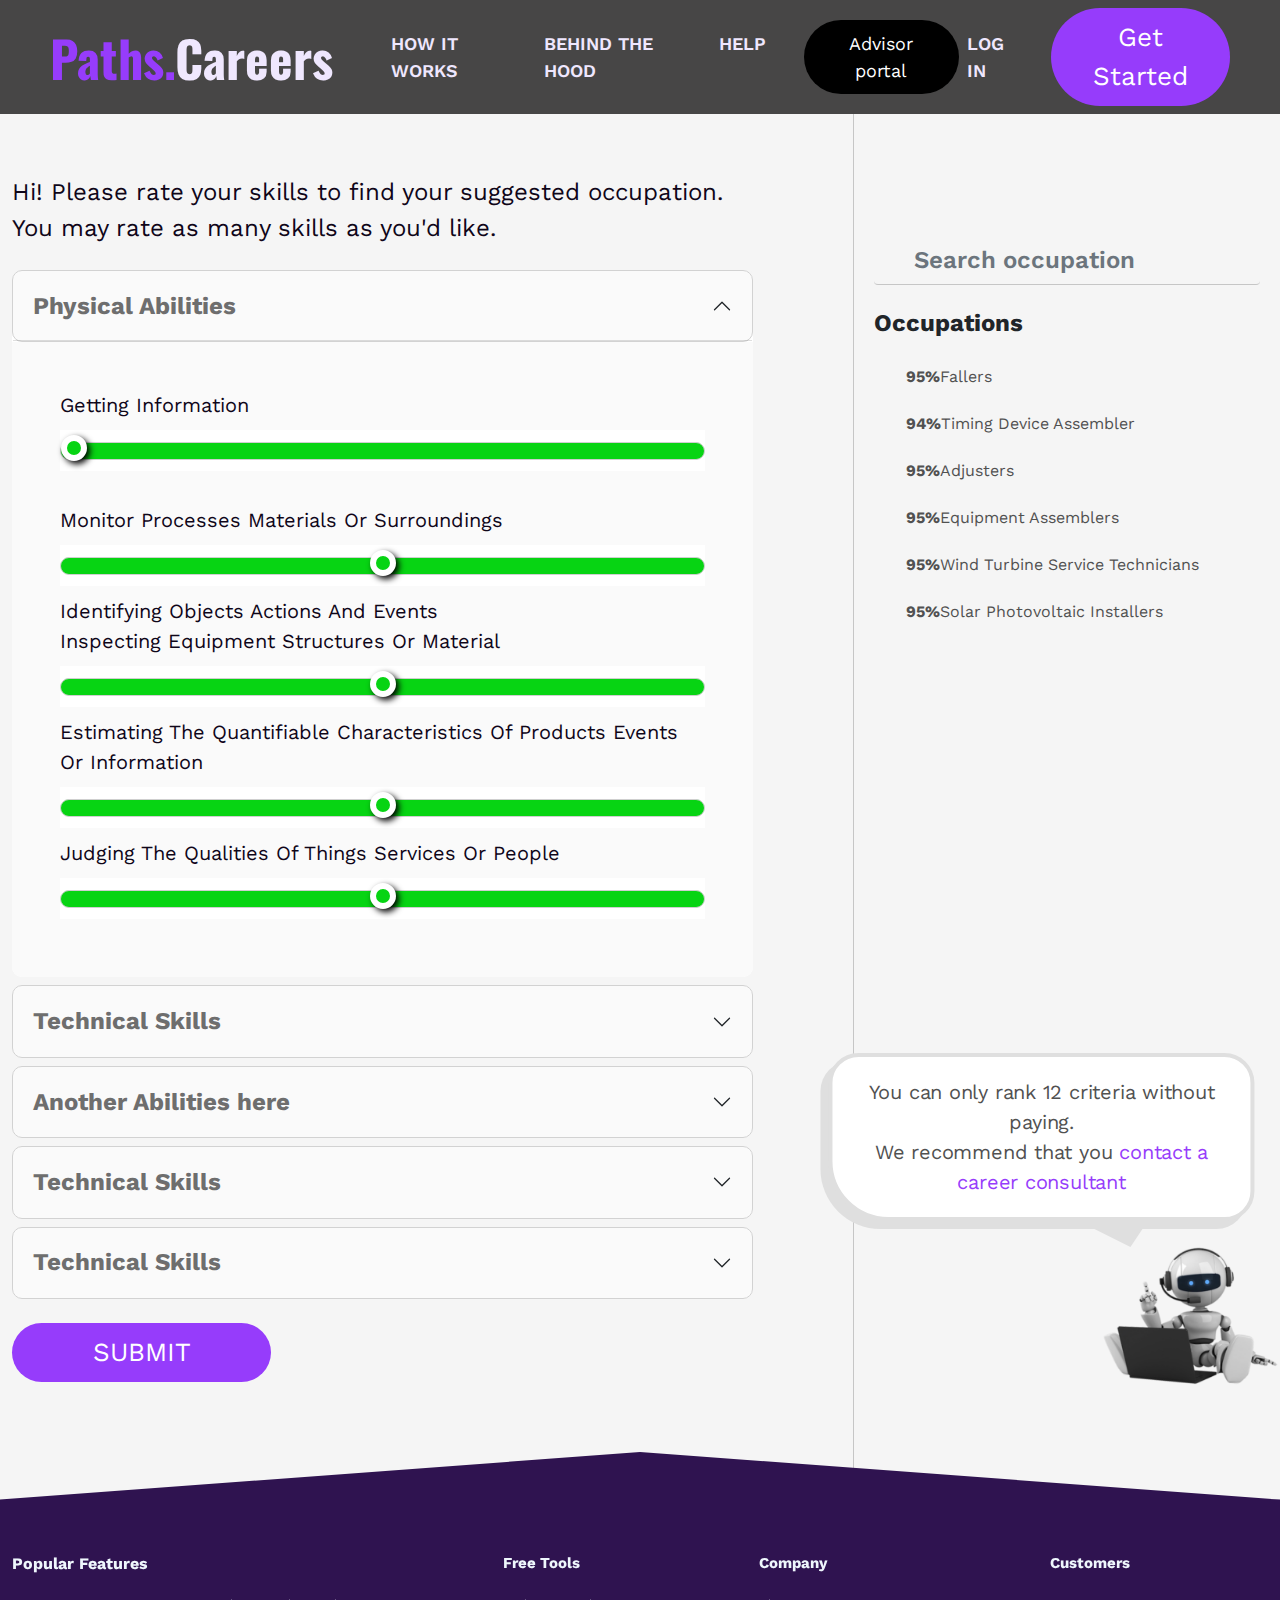
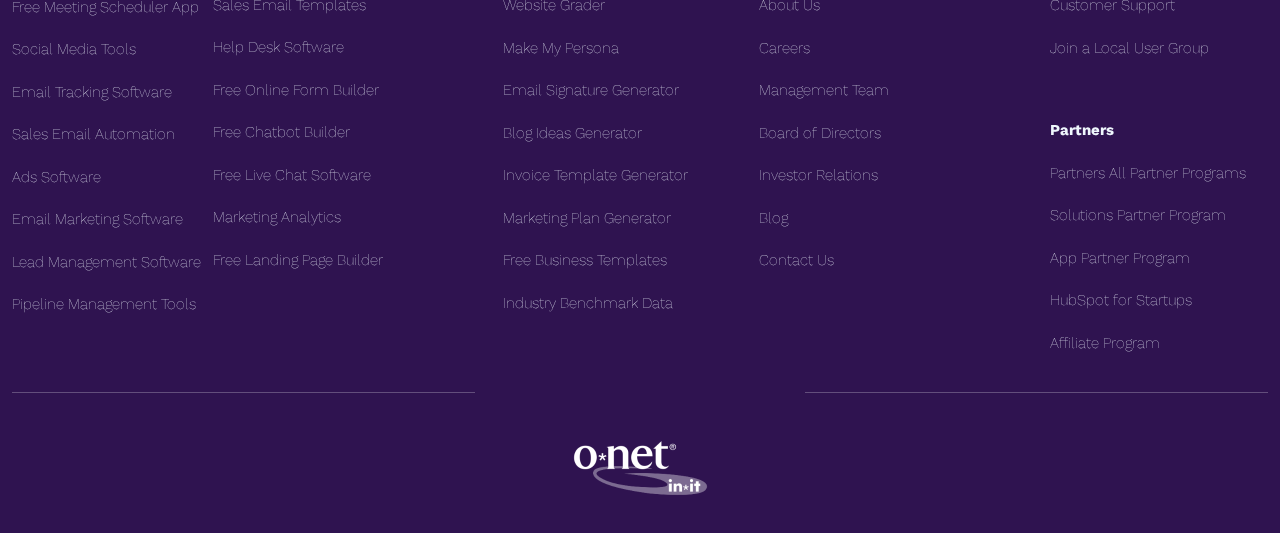
==== advisor-portal.html @ 639bc911 "5.1 second commit" ====
<!doctype html>
<html lang="en">

<head>
  <meta charset="utf-8">
  <meta name="viewport" content="width=device-width, initial-scale=1, shrink-to-fit=no">
  <!-- Bootstrap CSS -->
  <link rel="stylesheet" href="css/bootstrap.min.css">
  <!-- google fonts -->
  <link rel="preconnect" href="https://fonts.googleapis.com">
  <link rel="preconnect" href="https://fonts.gstatic.com" crossorigin>
  <link href="https://fonts.googleapis.com/css2?family=Oswald:wght@300;400;600;700&family=Playfair+Display:wght@400;600;900&family=Work+Sans:ital,wght@0,200;0,400;0,700;1,900&display=swap" rel="stylesheet">
  <!-- font awesome -->
  <link rel="stylesheet" href="https://cdnjs.cloudflare.com/ajax/libs/font-awesome/6.1.1/css/all.min.css" integrity="sha512-KfkfwYDsLkIlwQp6LFnl8zNdLGxu9YAA1QvwINks4PhcElQSvqcyVLLD9aMhXd13uQjoXtEKNosOWaZqXgel0g==" crossorigin="anonymous" referrerpolicy="no-referrer" />
  <!-- My CSS -->
  <link rel="stylesheet" href="style.css">
  <link rel="stylesheet" href="media-queries.css">

  <title>advisor portal</title>
</head>

<body>
  <!-- header -->
  <header>
    <nav class="navbar navbar-expand-lg">
      <a class="navbar-brand" href="#"><span class="primary-color">Paths.</span>Careers</a>
      <button class="navbar-toggler" type="button" data-bs-toggle="collapse" data-bs-target="#navbarSupportedContent" aria-controls="navbarSupportedContent" aria-expanded="false" aria-label="Toggle navigation">
        <span class="navbar-toggler-icon custom-toggler"></span>
      </button>

      <div class="collapse navbar-collapse" id="navbarSupportedContent">
        <ul class="navbar-nav">
          <li class="nav-item">
            <a class="nav-link" href="#">How it works</a>
          </li>
          <li class="nav-item">
            <a class="nav-link" href="#">Behind the hood</a>
          </li>
          <li class="nav-item">
            <a class="nav-link" href="#">Help</a>
          </li>
        </ul>
        <a href="advisor-portal.html" class="me-auto">
          <button type="button" class="btn bg-black">Advisor portal</button>
        </a>
        <ul class="navbar-nav">
          <li class="nav-item">
            <a class="nav-link" href="#">Log in</a>
          </li>
        </ul>
        <a href="">
          <button type="button" class="btn">Get Started</button>
        </a>
      </div>
    </nav>
  </header>
  <main>
    <!-- skills test section -->
    <section class="skills-section">
      <div class="container container-17">
        <div class="row">
          <div class="col-12 col-xl-8 form-container">
            <p class="instructions mb-4">Hi! Please rate your skills to find your suggested occupation. You may rate as many skills as you'd like.</p>
            <form id="skills-advice-form" class="mb-5 pb-lg-5">
              <div class="accordion" id="skillsAccordion">
                <!-- accordion item 1 -->
                <div class="accordion-item mb-xl-2">
                  <div class="accordion-header" id="headingOne">
                    <h2 class="mb-0">
                      <button class="accordion-button btn-block text-left" type="button" data-bs-toggle="collapse" data-bs-target="#collapseOne" aria-expanded="true" aria-controls="collapseOne">
                        Physical Abilities
                      </button>
                    </h2>
                  </div>
                  <div id="collapseOne" class="accordion-collapse collapse show" aria-labelledby="headingOne" data-bs-parent="#skillsAccordion">
                    <div class="accordion-body p-2 pb-5 p-xl-5 mb-">
                      <div class="form-group">
                        <div>
                          <label for="range-control-1">
                            Getting Information
                            <i class="fa-solid fa-circle-info ml-2" data-toggle="tooltip" data-placement="top" title="Tooltip on top"></i>
                          </label>
                        </div>
                        <input type="range" class="form-control-range" name="range1" min="0" max="5" value="0" id="range-control-1">
                        <output for="range1" id="rangeOutput1"></output>
                      </div>
                      <div class="form-group">
                        <div>
                          <label for="range-control-2">
                            Monitor Processes Materials Or Surroundings
                          </label>
                        </div>
                        <input type="range" class="form-control-range" id="range-control-2">
                      </div>
                      <div class="form-group">
                        <div>
                          <label for="range-control-3">
                            Identifying Objects Actions And Events
                          </label>
                        </div>
                      </div>
                      <div class="form-group">
                        <div>
                          <label for="range-control-4">
                            Inspecting Equipment Structures Or Material
                          </label>
                        </div>
                        <input type="range" class="form-control-range" id="range-control-4">

                      </div>
                      <div class="form-group">
                        <div>
                          <label for="range-control-5">
                            Estimating The Quantifiable Characteristics Of Products Events Or Information
                          </label>
                        </div>
                        <input type="range" class="form-control-range" id="range-control-5">

                      </div>
                      <div class="form-group">
                        <label for="range-control-6">
                          Judging The Qualities Of Things Services Or People
                        </label>
                        <input type="range" class="form-control-range" id="range-control-6">

                      </div>
                    </div>
                  </div>
                </div>
                <!-- accordion item 2 -->
                <div class="accordion-item mb-xl-2">
                  <div class="accordion-header" id="headingTwo">
                    <h2 class="mb-0">
                      <button class="accordion-button btn-block text-left collapsed" type="button" data-bs-toggle="collapse" data-bs-target="#collapseTwo" aria-expanded="false" aria-controls="collapseTwo">
                        Technical Skills
                      </button>
                    </h2>
                  </div>
                  <div id="collapseTwo" class="accordion-collapse collapse" aria-labelledby="headingTwo" data-bs-parent="#skillsAccordion">
                    <div class="accordion-body">
                      Some placeholder content for the second accordion panel. This panel is hidden by default.
                    </div>
                  </div>
                </div>
                <!-- accordion item 3 -->
                <div class="accordion-item mb-xl-2">
                  <div class="accordion-header" id="headingThree">
                    <h2 class="mb-0">
                      <button class="accordion-button btn-block text-left collapsed" type="button" data-bs-toggle="collapse" data-bs-target="#collapseThree" aria-expanded="false" aria-controls="collapseThree">
                        Another Abilities here
                      </button>
                    </h2>
                  </div>
                  <div id="collapseThree" class="accordion-collapse collapse" aria-labelledby="headingThree" data-bs-parent="#skillsAccordion">
                    <div class="accordion-body">
                      And lastly, the placeholder content for the third and final accordion panel. This panel is hidden by default.
                    </div>
                  </div>
                </div>
                <!-- accordion item 4 -->
                <div class="accordion-item mb-xl-2">
                  <div class="accordion-header" id="headingFour">
                    <h2 class="mb-0">
                      <button class="accordion-button btn-block text-left collapsed" type="button" data-bs-toggle="collapse" data-bs-target="#collapseFour" aria-expanded="false" aria-controls="collapseFour">
                        Technical Skills
                      </button>
                    </h2>
                  </div>
                  <div id="collapseFour" class="accordion-collapse collapse" aria-labelledby="headingFour" data-bs-parent="#skillsAccordion">
                    <div class="accordion-body">
                      And lastly, the placeholder content for the third and final accordion panel. This panel is hidden by default.
                    </div>
                  </div>
                </div>

                <!-- accordion item 5 -->
                <div class="accordion-item mb-xl-2">
                  <div class="accordion-header" id="headingFive">
                    <h2 class="mb-0">
                      <button class="accordion-button btn-block text-left collapsed" type="button" data-bs-toggle="collapse" data-bs-target="#collapseFive" aria-expanded="false" aria-controls="collapseFive">
                        Technical Skills
                      </button>
                    </h2>
                  </div>
                  <div id="collapseFive" class="accordion-collapse collapse" aria-labelledby="headingFive" data-bs-parent="#skillsAccordion">
                    <div class="accordion-body">
                      And lastly, the placeholder content for the third and final accordion panel. This panel is hidden by default.
                    </div>
                  </div>
                </div>

              </div>
              <button type="submit" class="btn my-4 d-none d-xl-block">Submit</button>

              <button type="submit" class="btn my-4 d-xl-none d-block w-75 mx-auto" id="submit-button-mobile" data-toggle="modal" data-target="#resultsModal">Submit</button>


            </form>
          </div>
          <div class="d-none d-xl-block col-xl-4 border-left-lg-1 skills-section__right">

            <div class="occupations-container px-2">
              <div class="form-group">
                <input type="text" class="form-control" placeholder="Search occupation" aria-label="Search occupation">
                <i class="fa-solid fa-magnifying-glass"></i>
              </div>
              <div class="pl-2">
                <h3 class="pt-4 mb-4">Occupations</h3>
                <ul class="pl-0">
                  <li class="d-flex justify-content-between">
                    <div>
                      <span class="bold mr-3">95%</span>Fallers
                      <i class="fa-solid fa-circle-info ml-2" data-toggle="tooltip" data-placement="top" title="Tooltip on top"></i>
                    </div>
                    <i class="fa-solid fa-heart "></i>
                  </li>
                  <li class="d-flex justify-content-between">
                    <div>
                      <span class="bold mr-3">94%</span>Timing Device Assembler
                      <i class="fa-solid fa-circle-info ml-2" data-toggle="tooltip" data-placement="top" title="Tooltip on top"></i>
                    </div>
                    <i class="fa-regular fa-heart"></i>
                  </li>
                  <li class="d-flex justify-content-between">
                    <div>
                      <span class="bold mr-3">95%</span>Adjusters
                      <i class="fa-solid fa-circle-info ml-2" data-toggle="tooltip" data-placement="top" title="Tooltip on top"></i>
                    </div>
                    <i class="fa-regular fa-heart"></i>
                  </li>
                  <li class="d-flex justify-content-between">
                    <div>
                      <span class="bold mr-3">95%</span>Equipment Assemblers
                      <i class="fa-solid fa-circle-info ml-2" data-toggle="tooltip" data-placement="top" title="Tooltip on top"></i>
                    </div>
                    <i class="fa-regular fa-heart"></i>
                  </li>
                  <li class="d-flex justify-content-between">
                    <div>
                      <span class="bold mr-3">95%</span>Wind Turbine Service Technicians
                      <i class="fa-solid fa-circle-info ml-2" data-toggle="tooltip" data-placement="top" title="Tooltip on top"></i>
                    </div>
                    <i class="fa-regular fa-heart"></i>
                  </li>
                  <li class="d-flex justify-content-between">
                    <div>
                      <span class="bold mr-3">95%</span>Solar Photovoltaic Installers
                      <i class="fa-solid fa-circle-info ml-2" data-toggle="tooltip" data-placement="top" title="Tooltip on top"></i>
                    </div>
                    <i class="fa-regular fa-heart"></i>
                  </li>
                </ul>
              </div>
            </div>

            <div class="contact-us">
              <div class="position-relative">
                <p class="mb-4"><span class="d-block">You can only rank 12 criteria without paying.</span> We recommend that you <a href="">contact a career consultant</a></p>
                <img src="img/robot.png" alt="contact us">
              </div>
            </div>


            <div class="spacer" style="height: 100px">

            </div>

          </div>
        </div>
      </div>


      <!-- Modal -->
      <div class="modal fade" id="resultsModal" tabindex="-1" aria-labelledby="resultsModalLabel" aria-hidden="true">
        <div class="modal-dialog">
          <div class="modal-content">
            <div class="modal-header pb-0">
              <button type="button" class="close pb-0" data-dismiss="modal" aria-label="Close">
                <span aria-hidden="true">&times;</span>
              </button>
            </div>
            <div class="modal-body">
            </div>
            <div class="modal-footer mt-4">
              <button type="button" class="btn w-100" data-dismiss="modal">RETURN TO RATING</button>
            </div>
          </div>
        </div>
      </div>
    </section>
  </main>


  <!-- footer -->
  <footer class="footer mt-negative-5">
    <div class="container container-17">
      <div class="row footer-top">
        <div class="col-xl-4 col-md-6">
          <span class="footer-list-title">Popular Features</span>
          <div class="ul-container">
            <ul class="footer-popular-features">
              <li></li>
              <li><a href="">Free Meeting Scheduler App</a></li>
              <li><a href="">Social Media Tools</a></li>
              <li><a href="">Email Tracking Software</a></li>
              <li><a href="">Sales Email Automation</a></li>
              <li><a href="">Ads Software</a></li>
              <li><a href="">Email Marketing Software</a></li>
              <li><a href="">Lead Management Software</a></li>
              <li><a href="">Pipeline Management Tools</a></li>
            </ul>
            <ul>
              <li><a href="">Sales Email Templates</a></li>
              <li><a href="">Help Desk Software</a></li>
              <li><a href="">Free Online Form Builder</a></li>
              <li><a href="">Free Chatbot Builder</a></li>
              <li><a href="">Free Live Chat Software</a></li>
              <li><a href="">Marketing Analytics</a></li>
              <li><a href="">Free Landing Page Builder</a></li>
            </ul>
          </div>
        </div>
        <div class="col-xl-3 col-md-6">
          <ul>
            <li><span class="footer-list-title">Free Tools</span></li>
            <li><a href="">Website Grader</a></li>
            <li><a href="">Make My Persona</a></li>
            <li><a href="">Email Signature Generator</a></li>
            <li><a href="">Blog Ideas Generator</a></li>
            <li><a href="">Invoice Template Generator</a></li>
            <li><a href="">Marketing Plan Generator</a></li>
            <li><a href="">Free Business Templates</a></li>
            <li><a href="">Industry Benchmark Data</a></li>
          </ul>
        </div>
        <div class="col-xl-2 col-md-6">
          <ul>
            <li><span class="footer-list-title">Company</span></li>
            <li><a href="">About Us</a></li>
            <li><a href="">Careers</a></li>
            <li><a href="">Management Team</a></li>
            <li><a href="">Board of Directors</a></li>
            <li><a href="">Investor Relations</a></li>
            <li><a href="">Blog</a></li>
            <li><a href="">Contact Us</a></li>
          </ul>
        </div>
        <div class="col-xl-3 col-md-6">
          <ul>
            <li><span class="footer-list-title">Customers</span></li>
            <li><a href="">Customer Support</a></li>
            <li><a href="">Join a Local User Group</a></li>
          </ul>
          <ul class="footer-partners">
            <li><span class="footer-list-title">Partners</span></li>
            <li><a href="">Partners All Partner Programs</a></li>
            <li><a href="">Solutions Partner Program</a></li>
            <li><a href="">App Partner Program</a></li>
            <li><a href="">HubSpot for Startups</a></li>
            <li><a href="">Affiliate Program</a></li>
          </ul>
        </div>
      </div>
      <div class="social-media">
        <a href=""><i class="fa-brands fa-facebook-f"></i></a>
        <a href=""><i class="fa-brands fa-instagram"></i></a>
        <a href=""><i class="fa-brands fa-youtube"></i></a>
        <a href=""><i class="fa-brands fa-twitter"></i></a>
        <a href=""><i class="fa-brands fa-linkedin-in"></i></a>
      </div>
      <hr>
      <div class="footer-logo">
        <img src="img/logo.png" alt="">
      </div>
    </div>
  </footer>


  <!--  Bootstrap JS -->
  <script src="https://cdn.jsdelivr.net/npm/jquery@3.5.1/dist/jquery.slim.min.js" integrity="sha384-DfXdz2htPH0lsSSs5nCTpuj/zy4C+OGpamoFVy38MVBnE+IbbVYUew+OrCXaRkfj" crossorigin="anonymous"></script>
  <script src="/js/bootstrap.bundle.min.js"></script>
  <script src="js/bootstrap.bundle.min.js"></script>

  <script type="text/javascript">
    // initialize tooltips
    $(function() {
      $('[data-toggle="tooltip"]').tooltip()
    })

    // prevent page refresh on form submit
    $("#skills-advice-form").submit(function(e) {
      e.preventDefault();
    });

    // inject result inside modal
    $("#submit-button-mobile").click(function() {
      const results = $(".occupations-container");
      $(".modal-body").html(results);
    });
  </script>

</body></html>
---- style.css ----
/*
font-family: 'Oswald', sans-serif;
font-family: 'Playfair Display', serif;
font-family: 'Work Sans', sans-serif;
*/

/* base */
body {
  font-family: 'Playfair Display', serif;
  background-color: #FAFAFA;
}

@media (min-width: 1200px) {
  .container-9 {
    max-width: 900px;
  }

  .container-16 {
    max-width: 1600px;
  }

  .container-17 {
    max-width: 1700px;
  }
}

/* utilities */
.primary-color {
  color: #963CFB;
}

.bold {
  font-weight: bold;
}

.bold-6 {
  font-weight: 600;
}

.btn {
  color: #fff;
  background-color: #963CFB;
  border: none;
  border-radius: 50px;
  padding: 10px 30px;
  font-size: 26px;
  font-family: 'Work Sans', sans-serif;
  z-index: 500;
}

@media (max-width: 600px) {
  .btn {
    max-width: 288px;
    padding-top: 20px;
    padding-bottom: 20px;
    font-size: 18px;
  }
}

.btn:hover {
  color: #EFE7FE;
}

.bg-black {
  background-color: black;
}

.secondary-title {
  text-align: center;
  color: #0F0619;
  font-size: 70px;
}

@media (max-width: 1200px) {
  .secondary-title {
    font-size: 30px;
    margin-bottom: 80px;
    line-height: 40px;
  }
}

.secondary-title strong {
  font-family: 'Work Sans', sans-serif;

}

.mb-100 {
  margin-bottom: 100px;
}

.mt-negative-5 {
  margin-top: -50px;
}

.clouds-dark-img {
  height: 190px;
  width: 100%;
  background-color: #f7f7f7;
  background-image: url("img/Intersection-11.svg");
  background-repeat: no-repeat;
  background-position: center;
  background-size: cover;
  background-position-y: 50px;
}

@media (max-width: 1400px) {
  .clouds-dark-img {
    height: 150px;
  }
}

@media (max-width: 600px) {
  .clouds-dark-img {
    height: 58px;
    background-position: bottom;
    background-position-y: 26px;
  }
}

.clouds-white-img {
  height: 190px;
  width: 100%;
  background-image: url("img/Intersection-12.svg");
  background-repeat: no-repeat;
  background-position: center;
  background-size: cover;
  background-position-y: 70px;
}

@media (max-width: 600px) {
  .clouds-white-img {
    height: 59px;
    background-position-y: 30px;
  }
}

@media (min-width: 992px) {
  .border-left-lg-1 {
    border-left: 1px solid #C6C6C6;
  }
}

/* navbar */
.navbar {
  padding-right: 50px;
  padding-left: 50px;
  z-index: 500;
  font-family: 'Work Sans', sans-serif;
}

@media (max-width: 600px) {
  .navbar {
    padding-right: 20px;
    padding-left: 20px;
  }
}

.navbar .navbar-brand {
  font-weight: bold;
  font-size: 50px;
  color: #EFE7FE;
  margin-right: 50px;
  font-family: 'Oswald', sans-serif;
}

@media (max-width: 992px) {
  .navbar .navbar-brand {
    font-size: 30px;
  }
}

.navbar .navbar-nav {
  text-transform: uppercase;
  font-weight: 600;
}

.navbar .navbar-nav .nav-item {
  padding-right: 30px;
}

@media (max-width: 992px) {
  .navbar .navbar-nav .nav-item:last-child {
    padding-left: 0;
  }
}

.navbar ul li a {
  color: #EFE7FE;
  font-size: 18px;
}

.navbar .nav-link:focus,
.navbar .nav-link:hover {
  color: #EFE7FE;
}

.navbar .btn.bg-black {
  font-size: 18px;
}

@media (max-width: 600px) {
  .navbar .btn {
    width: auto;
    padding: 10px 30px;
  }
}

/* navbar button responsive */
.navbar .navbar-toggler {
  box-shadow: none;
}

.custom-toggler.navbar-toggler-icon {
  background-image: url("data:image/svg+xml;charset=utf8,%3Csvg viewBox='0 0 32 32' xmlns='http://www.w3.org/2000/svg'%3E%3Cpath stroke='rgba(255,255,255, 1)' stroke-width='2' stroke-linecap='round' stroke-miterlimit='10' d='M4 8h24M4 16h24M4 24h24'/%3E%3C/svg%3E");
}

/* internal page header */
header {
  background-color: #474646;
  ;
}

header .navbar ul li a {
  color: #EFE7FE;
}


/* showcase section */
.showcase-section {
  background-image: linear-gradient(to bottom right, rgba(0, 0, 0, 0.6), rgba(0, 0, 0, 0.6)), url(img/image-3.png);
  background-size: cover;
  background-position: center;
  background-repeat: no-repeat;
  color: #EFE7FE;
  clip-path: polygon(100% 100%, 50% 93%, 0 100%, 0 0, 100% 0);
  padding-bottom: 150px;
}

@media (max-width: 1200px) {
  .showcase-section {
    height: auto;
  }
}

@media (max-width: 600px) {
  .showcase-section {
    clip-path: polygon(100% 100%, 50% 88%, 0 100%, 0 0, 100% 0);
    background-position: right;
  }
}

.section-showcase-inner {
  text-align: center;
  padding-top: 80px;
}

@media (max-width: 600px) {
  .showcase-section-inner {
    padding-top: 130px;
  }
}

@media (min-width: 1200px) {
  .section-showcase-inner .container {
    max-width: 900px;
  }
}

.showcase-section h1 {
  font-size: 116px;
  margin-bottom: 70px;
}

@media (max-width: 1200px) {
  .showcase-section h1 {
    font-size: 4rem;
    margin-bottom: 100px;
  }
}

@media (max-width: 992px) {
  .showcase-section h1 {
    font-size: 38px;
  }
}

@media (max-width: 600px) {
  .showcase-section h1 {
    font-size: 2.3rem;
    margin-bottom: 50px;
  }
}

.showcase-section h1 span {
  display: block;
  font-family: 'Work Sans', sans-serif;
}

@media (max-width: 600px) {
  .showcase-section h1 span {
    display: inline;
  }
}

.showcase-section .lead {
  color: #b0a5a5;
  margin-right: auto;
  margin-left: auto;
  margin-bottom: 35px;
  font-size: 34px;
  font-family: 'Work Sans', sans-serif;
  font-weight: light;
}

@media (max-width: 992px) {
  .showcase-section .lead {
    margin-bottom: 35px;
    font-size: 16px;
    letter-spacing: 1px;
    padding-right: 11px;
    padding-left: 11px;
  }
}

.showcase-section .lead span {
  text-transform: uppercase;
  color: white;
}

@media (max-width: 992px) {
  .section-showcase-inner .btn {
    font-size: 18px;
  }
}

/* procedure section */
.procedure-section {
  margin: -80px 10px 50px 10px;
  position: relative;
  overflow: hidden;
}

.procedure-section-top {
  text-align: center;
}

.procedure-section .btn {
  font-size: 26px;
  margin-bottom: 50px;
}

@media (max-width: 600px) {
  .procedure-section .btn {
    font-size: 18px;
    margin-bottom: 80px;
  }
}

.procedure-section .procedure-col {
  position: relative;
}

.procedure-section .procedure-col:first-of-type {
  padding-right: 120px;
  padding-left: 0;
  padding-top: 50px;
}

@media (max-width: 1200px) {
  .procedure-section .procedure-col:first-of-type {
    padding-right: 105px;
  }
}

.procedure-section .procedure-col:last-of-type {
  padding-left: 120px;
  padding-right: 0;
  padding-top: 80px;
}

@media (max-width: 1200px) {
  .procedure-section .procedure-col:last-of-type {
    padding-left: 105px;
  }
}

.procedure-section .first-arrow {
  height: 200px;
  position: absolute;
  z-index: 10;
  top: 70px;
  right: -45px;
}

@media (max-width: 1200px) {
  .procedure-section .first-arrow {
    height: 170px;
    top: 40px;
    right: -37px;
  }
}

.procedure-section .second-arrow {
  height: 110px;
  position: absolute;
  z-index: 10;
  top: 117px;
  left: -44px;
}

@media (max-width: 1200px) {
  .procedure-section .second-arrow {
    height: 93px;
    top: 75px;
    left: -35px;
  }
}

.procedure-section .procedure-col p,
.procedure-slider p {
  font-size: 24px;
  color: #0F0619;
  margin-top: 50px;
  font-family: 'Work Sans', sans-serif;
}

@media (max-width: 600px) {
  .procedure-slider p {
    font-size: 16px;
    padding-right: 13px;
    padding-left: 12px;
  }
}

.procedure-slider {
  text-align: center;
  font-size: 16px;
}

.procedure-slider .slick-dots li button:before {
  font-size: 23px;
}

.slick-dots li.slick-active button:before {
  color: #963CFB !important;
}

/* contact section */
.contact-section {
  background-color: #ECECEC;
}

@media (max-width: 600px) {
  .contact-section {
    padding-top: 70px;
  }
}

@media (max-width: 768px) {
  .contact-section .row {
    flex-direction: column-reverse;
  }
}

.contact-section-left {
  display: grid;
  grid-gap: 80px;
}

@media (max-width: 1200px) {
  .contact-section-left {
    grid-gap: 0;
  }
}

.contact-section-left .btn {
  max-width: 400px;
  margin: auto;
}

/* about section */
.about-section {
  font-size: 24px;
  background-color: #F6F6F6;
  clip-path: polygon(100% 100%, 50% 93%, 0 100%, 0 0, 100% 0);
  padding-bottom: 100px;
  padding-right: 9px;
  padding-left: 9px;
}

@media (max-width: 1200px) {
  .about-section {
    font-size: 16px;
  }
}

@media (max-width: 600px) {
  .about-section {
    padding-bottom: 160px;
  }
}

.about-section .secondary-title {
  text-align: left;
  margin-bottom: 50px;
}

@media (max-width: 992px) {
  .about-section .secondary-title {
    margin-bottom: 20px;
  }
}

@media (max-width: 768px) {
  .contact-section .secondary-title {
    margin-top: 80px;
  }
}

.about-section p {
  font-family: 'Work Sans', sans-serif;
}

/* contact section 2 */
.contact-section-2 {
  margin-top: -110px;
  padding-bottom: 50px;
  position: relative;
}

@media (max-width: 600px) {
  .contact-section-2 {
    margin-top: -158px;
    padding-right: 9px;
    padding-left: 9px;
  }
}

@media (max-width: 768px) {
  .contact-section-2 .row {
    flex-direction: column-reverse;
  }
}

.contact-section-2 .secondary-title {
  text-align: left;
  margin-bottom: 25px;
}

@media (max-width: 992px) {
  .contact-section-2 .secondary-title {
    margin-bottom: 20px;
  }
}

@media (max-width: 768px) {
  .contact-section-2 .secondary-title {
    margin-top: 30px;
  }
}

.contact-section-2 p {
  font-family: 'Work Sans', sans-serif;
}

.contact-section-2 .btn {
  margin-top: 20px;
}

/* footer */
.footer {
  background-color: #2F1350;
  color: #EFF7FD;
  font-family: 'Work Sans', sans-serif;
  clip-path: polygon(50% 0, 100% 7%, 100% 100%, 0 100%, 0 7%);
  padding-top: 100px;
  padding-bottom: 30px;
}

@media (max-width: 600px) {
  .footer {
    clip-path: polygon(50% 0, 100% 3%, 100% 100%, 0 100%, 0 3%);
  }
}

@media (min-width: 1200px) {
  .footer .footer-top > div:nth-child(2) {
    padding-left: 76px;
  }

  .footer .footer-top > div:nth-child(4) {
    padding-left: 90px;
  }
}

@media (max-width: 1200px) {
  .footer .footer-top {
    text-align: center;
  }
}

.footer .ul-container {
  display: grid;
  grid-template-columns: 1fr 1fr;
}

@media (max-width: 600px) {
  .footer .ul-container {
    grid-template-columns: 1fr;
  }
}

.footer ul {
  list-style: none;
  font-size: 15px;
  padding-left: 0;
}

.footer .ul-container ul:last-of-type {
  margin-top: 18px;
}

@media (max-width: 600px) {
  .footer .ul-container ul:first-of-type {
    margin-bottom: 0;
  }

  .footer .ul-container ul:last-of-type {
    margin-top: 0;
  }
}

.footer ul li {
  margin-bottom: 20px;
}

.footer .footer-partners {
  margin-top: 60px;
}

@media (max-width: 600px) {
  .footer .footer-partners {
    margin-top: 0;
  }
}

.footer .footer-list-title {
  font-weight: bold;
}

.footer ul li a {
  color: #EFF7FD;
  text-decoration: none;
  font-weight: 100;
}

.footer .social-media {
  font-size: 25px;
  text-align: center;
  max-width: 330px;
  margin: auto;
  z-index: 3;
  position: relative;
  background-color: #2F1350;
}

@media (max-width: 600px) {
  .footer .social-media {
    max-width: 300px;
  }
}

.footer .social-media a {
  margin-right: 30px;
  color: white;
}

.footer .social-media a:last-of-type {
  margin-right: 0;
}

.footer hr {
  background-color: white;
  /*  width: 97%;*/
  margin: auto;
  margin-top: -20px;
}

.footer .footer-logo {
  text-align: center;
  margin-top: 40px;
}

.footer .footer-logo img {
  height: 70px;
  mix-blend-mode: screen;
}


/***** advisor portal page *****/
.skills-section {
  font-family: 'Work Sans', sans-serif;
  background-color: #F5F5F5;
  /*  padding-bottom: 100px;*/
}

@media (max-width: 1200px) {
  .skills-section {
    padding-bottom: 50px;
  }
}

.skills-section .form-container {
  padding-top: 60px;
}

@media (min-width: 1200px) {
  .skills-section .form-container {
    padding-right: 100px;
  }
}

@media (max-width: 1200px) {
  .skills-section .form-container {
    padding-top: 20px;
  }
}

.skills-section .instructions {
  color: #0F0619;
  font-size: 24px;
  max-width: 750px
}

@media (max-width: 992px) {

  .skills-section .instructions,
  .skills-section .accordion h2 button,
  .skills-section .accordion label,
  .skills-section .btn {
    font-size: 16px;
  }
}

.skills-section .accordion > .accordion-item {
  border-radius: 10px;
  border: none;
}

.accordion-button:not(.collapsed)::after {
  background-image: url("data:image/svg+xml,%3csvg xmlns='http://www.w3.org/2000/svg' viewBox='0 0 16 16' fill='%23212529'%3e%3cpath fill-rule='evenodd' d='M1.646 4.646a.5.5 0 0 1 .708 0L8 10.293l5.646-5.647a.5.5 0 0 1 .708.708l-6 6a.5.5 0 0 1-.708 0l-6-6a.5.5 0 0 1 0-.708z'/%3e%3c/svg%3e");
}

.skills-section .accordion > .accordion-item > .accordion-header {
  background-color: #FAFAFA;
  border: 1px solid #D2D2D2;
  border-radius: 10px;
  margin-bottom: 0;

}

.skills-section .accordion h2 button {
  border: none;
  color: #6E6E6E;
  font-size: 24px;
  font-weight: bold;
  background-color: transparent;
  padding: 1.3rem 1.25rem;
}

.accordion-button:focus {
    box-shadow: none;
}

@media (max-width: 992px) {
  .accordion .card-header button::after {
    top: 22px;
  }
}

.skills-section .accordion .accordion-body {
  background-color: #FAFAFA;
  border-bottom-left-radius: 10px;
  border-bottom-right-radius: 10px;
}

.skills-section .accordion .form-group div {
  display: grid;
  grid-template-columns: 1fr max-content;
}

.skills-section .accordion label {
  font-size: 20px;
  color: #0F0619;
}

.skills-section [data-toggle="tooltip"] {
  font-size: 18px;
  color: #963CFB;
}

.skills-section .accordion .card-body span {
  color: #9F9F9F;
}

.skills-section .btn {
  width: 259px;
  text-transform: uppercase;
}

.skills-section__right {
  min-height: 100vh;
  position: relative;
  /*  padding-bottom: 100px;*/
}

.skills-section .occupations-container {
  padding-top: 122px;
}

.skills-section .occupations-container .form-group {
  position: relative;
}

.skills-section .occupations-container .form-group input {
  padding-left: 40px;
  color: #747474;
  font-weight: 600;
  font-size: 24px;
  border: none;
  border-bottom: 1px solid #C6C6C6;
  background-color: transparent;
}

.skills-section .occupations-container .form-group i {
  position: absolute;
  top: 15px;
  left: 13px;
  font-size: 19px;
  color: #343434;
}

.skills-section .occupations-container h3 {
  color: color: #0F0619;
  font-size: 24px;
  font-weight: bold;
}

.skills-section .occupations-container ul li {
  margin-bottom: 20px;
  color: #515151;
}

.skills-section .occupations-container ul .fa-heart {
  font-size: 18px;
}

.skills-section .occupations-container ul .fa-solid.fa-heart {
  color: #FF0000;
}

.skills-section .occupations-container ul .fa-regular.fa-heart {
  color: #2A2A2A;
}

.skills-section .contact-us {
  position: absolute;
  right: 0;
  bottom: 115px;
  text-align: right;
}

.skills-section .contact-us p {
  text-align: center;
  font-size: 20px;
  letter-spacing: -0.22px;
  color: #515151;
  transform: translateX(-6%);
  border: 4px solid #DFDFDF;
  border-radius: 30px 30px 30px 60px;
  padding: 20px 24px;
  background-color: white;
  box-shadow: -8px 8px #DFDFDF;
}

.skills-section .contact-us p:after {
  content: "";
  position: absolute;
  top: 100%;
  right: 100px;
  width: 0;
  border-top: 30px solid #DFDFDF;
  border-left: 60px solid transparent;
  border-right: 20px solid transparent;

}

.skills-section .contact-us a {
  color: #963CFB;
  text-decoration: none;
}

#resultsModal .close {
  color: #963CFB;
  opacity: 1;
  font-size: 35px;
  font-weight: 400;
}

#resultsModal .modal-header,
#resultsModal .modal-footer {
  border: 0;
}

#resultsModal .modal-footer button {
  max-width: none;
}

#resultsModal .modal-body .occupations-container {
  padding-top: 0;
}

#resultsModal .occupations-container .form-group input {
  border-bottom: 1px solid #343434;
}

#resultsModal [data-toggle="tooltip"] {
  display: none;
}


/* range input styles */
input[type=range] {
  height: 41px;
  -webkit-appearance: none;
  margin: 10px 0;
  width: 100%;
}

input[type=range]:focus {
  outline: none;
}

input[type=range]::-webkit-slider-runnable-track {
  width: 100%;
  height: 18px;
  cursor: pointer;
  animate: 0.2s;
  box-shadow: 0px 0px 0px #000000;
  background: #07D413;
  border-radius: 10px;
  border: 1px solid #CFCFCF;
}

input[type=range]::-webkit-slider-thumb {
  box-shadow: 3px 3px 6px #000000;
  border: 6px solid #FFFFFF;
  height: 26px;
  width: 26px;
  border-radius: 33px;
  background: #07D413;
  cursor: pointer;
  -webkit-appearance: none;
  margin-top: -7.5px;
}

input[type=range]:focus::-webkit-slider-runnable-track {
  background: #07D413;
}

input[type=range]::-moz-range-track {
  width: 100%;
  height: 18px;
  cursor: pointer;
  animate: 0.2s;
  box-shadow: 0px 0px 0px #000000;
  background: #07D413;
  border-radius: 10px;
  border: 1px solid #CFCFCF;
}

input[type=range]::-moz-range-thumb {
  box-shadow: 3px 3px 6px #000000;
  border: 6px solid #FFFFFF;
  height: 26px;
  width: 26px;
  border-radius: 33px;
  background: #07D413;
  cursor: pointer;
}

input[type=range]::-ms-track {
  width: 100%;
  height: 18px;
  cursor: pointer;
  animate: 0.2s;
  background: transparent;
  border-color: transparent;
  color: transparent;
}

input[type=range]::-ms-fill-lower {
  background: #07D413;
  border: 1px solid #CFCFCF;
  border-radius: 20px;
  box-shadow: 0px 0px 0px #000000;
}

input[type=range]::-ms-fill-upper {
  background: #07D413;
  border: 1px solid #CFCFCF;
  border-radius: 20px;
  box-shadow: 0px 0px 0px #000000;
}

input[type=range]::-ms-thumb {
  margin-top: 1px;
  box-shadow: 3px 3px 6px #000000;
  border: 6px solid #FFFFFF;
  height: 26px;
  width: 26px;
  border-radius: 33px;
  background: #07D413;
  cursor: pointer;
}

input[type=range]:focus::-ms-fill-lower {
  background: #07D413;
}

input[type=range]:focus::-ms-fill-upper {
  background: #07D413;
}
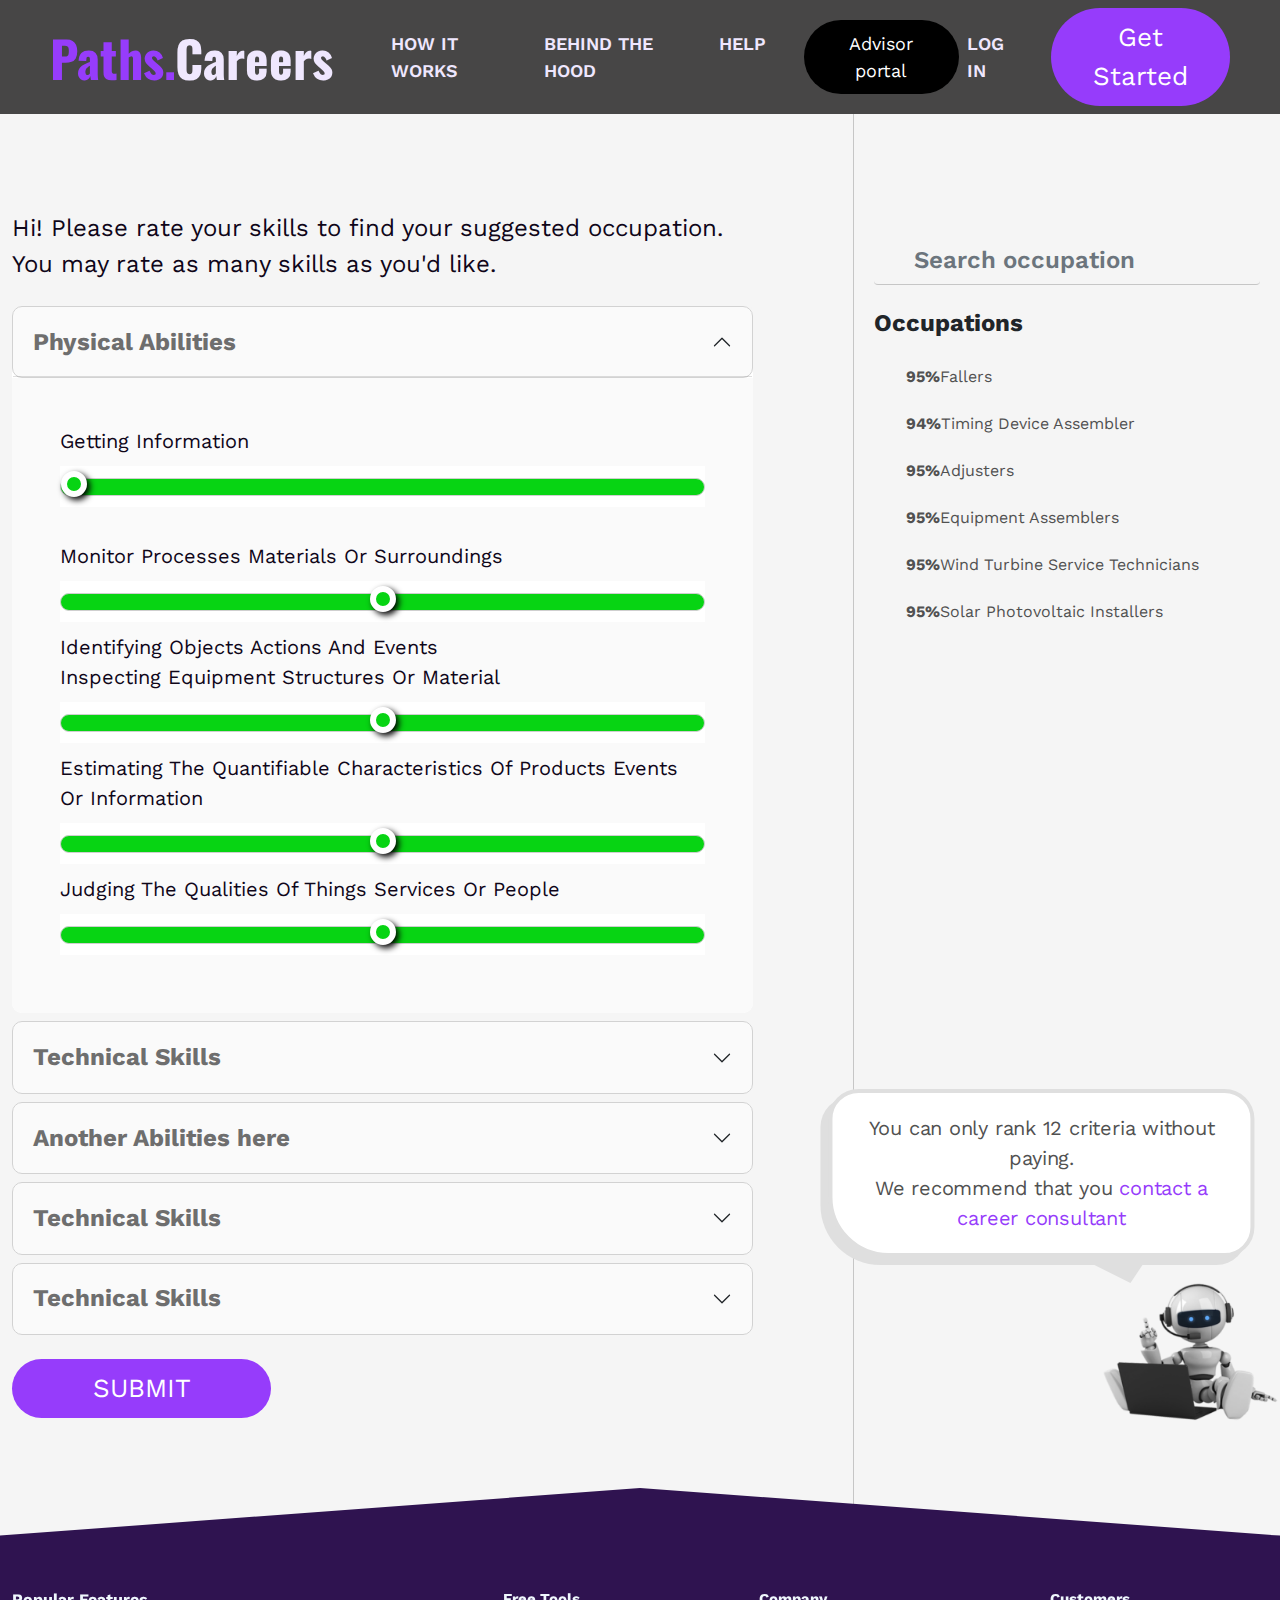
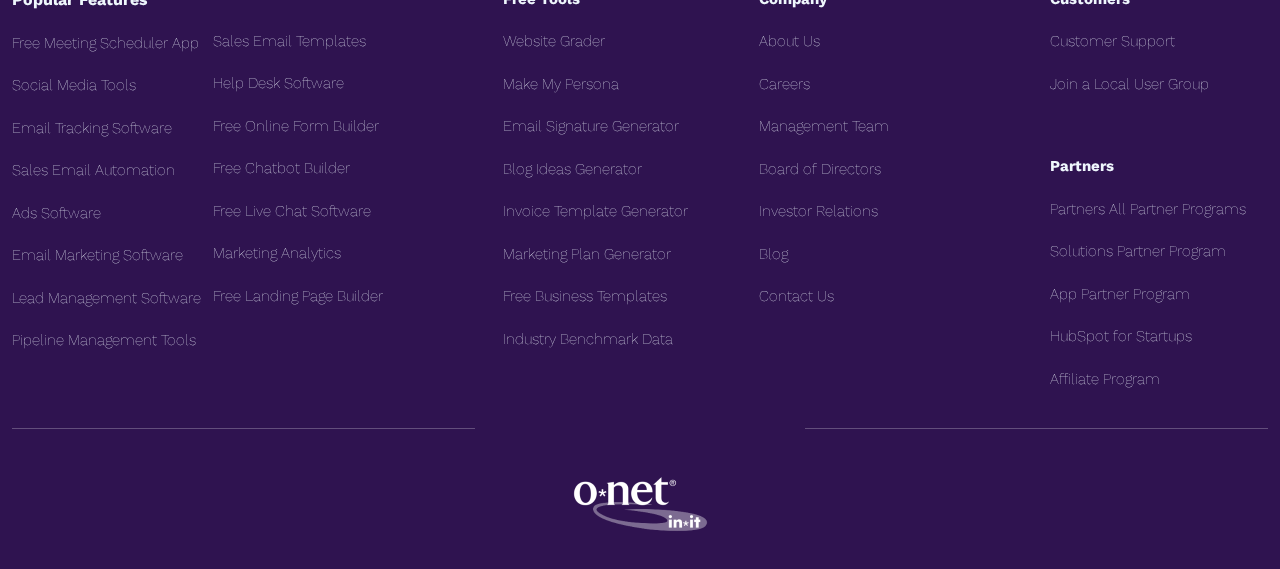
==== commit 3d4f2de7: "c" ====
--- a/advisor-portal.html
+++ b/advisor-portal.html
@@ -23,7 +23,7 @@
   <!-- header -->
   <header>
     <nav class="navbar navbar-expand-lg">
-      <a class="navbar-brand" href="#"><span class="primary-color">Paths.</span>Careers</a>
+      <a class="navbar-brand" href="index.html"><span class="primary-color">Paths.</span>Careers</a>
       <button class="navbar-toggler" type="button" data-bs-toggle="collapse" data-bs-target="#navbarSupportedContent" aria-controls="navbarSupportedContent" aria-expanded="false" aria-label="Toggle navigation">
         <span class="navbar-toggler-icon custom-toggler"></span>
       </button>
@@ -59,7 +59,7 @@
     <section class="skills-section">
       <div class="container container-17">
         <div class="row">
-          <div class="col-12 col-xl-8 form-container">
+          <div class="col-12 col-xl-8 form-container pt-4 pt-xl-5 mt-lg-5">
             <p class="instructions mb-4">Hi! Please rate your skills to find your suggested occupation. You may rate as many skills as you'd like.</p>
             <form id="skills-advice-form" class="mb-5 pb-lg-5">
               <div class="accordion" id="skillsAccordion">
@@ -378,7 +378,6 @@
 
   <!--  Bootstrap JS -->
   <script src="https://cdn.jsdelivr.net/npm/jquery@3.5.1/dist/jquery.slim.min.js" integrity="sha384-DfXdz2htPH0lsSSs5nCTpuj/zy4C+OGpamoFVy38MVBnE+IbbVYUew+OrCXaRkfj" crossorigin="anonymous"></script>
-  <script src="/js/bootstrap.bundle.min.js"></script>
   <script src="js/bootstrap.bundle.min.js"></script>
 
   <script type="text/javascript">
--- a/style.css
+++ b/style.css
@@ -710,19 +710,9 @@
   }
 }
 
-.skills-section .form-container {
-  padding-top: 60px;
-}
-
 @media (min-width: 1200px) {
   .skills-section .form-container {
     padding-right: 100px;
-  }
-}
-
-@media (max-width: 1200px) {
-  .skills-section .form-container {
-    padding-top: 20px;
   }
 }
 
@@ -733,7 +723,6 @@
 }
 
 @media (max-width: 992px) {
-
   .skills-section .instructions,
   .skills-section .accordion h2 button,
   .skills-section .accordion label,
@@ -756,7 +745,6 @@
   border: 1px solid #D2D2D2;
   border-radius: 10px;
   margin-bottom: 0;
-
 }
 
 .skills-section .accordion h2 button {
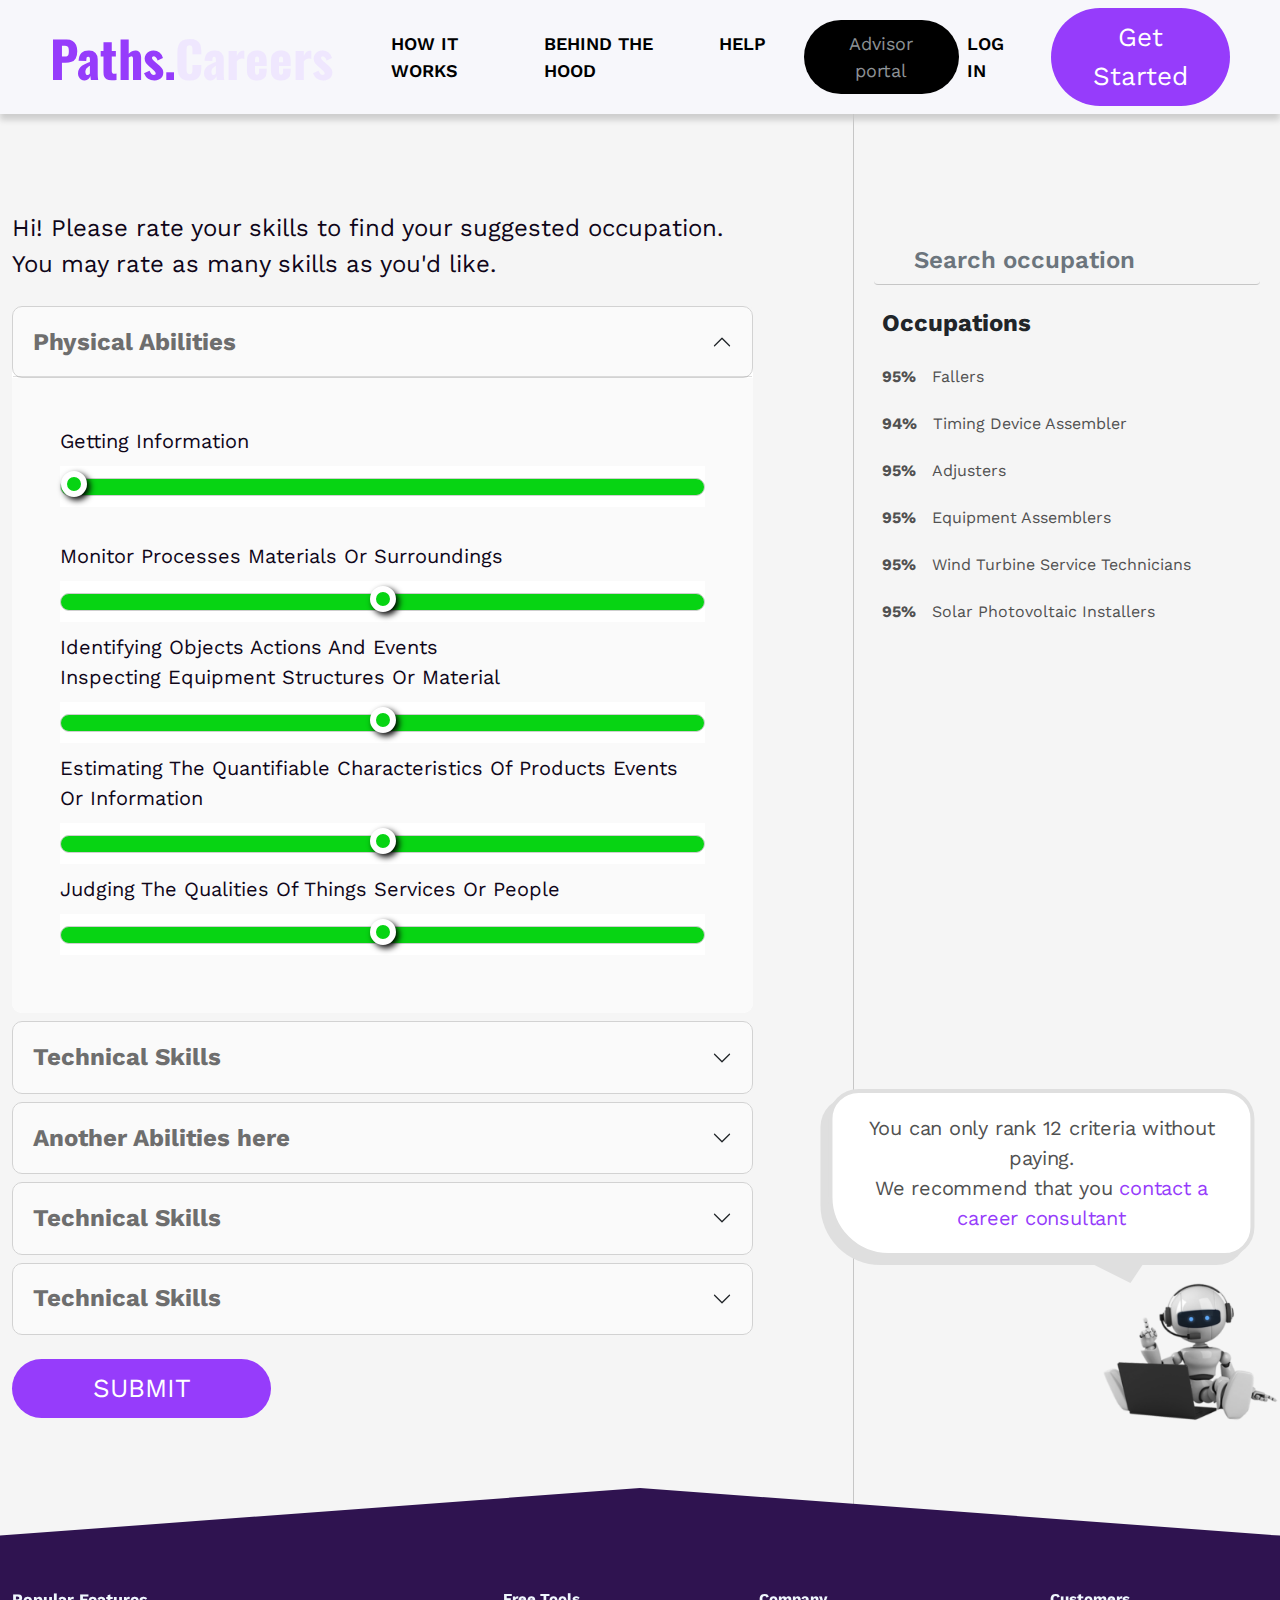
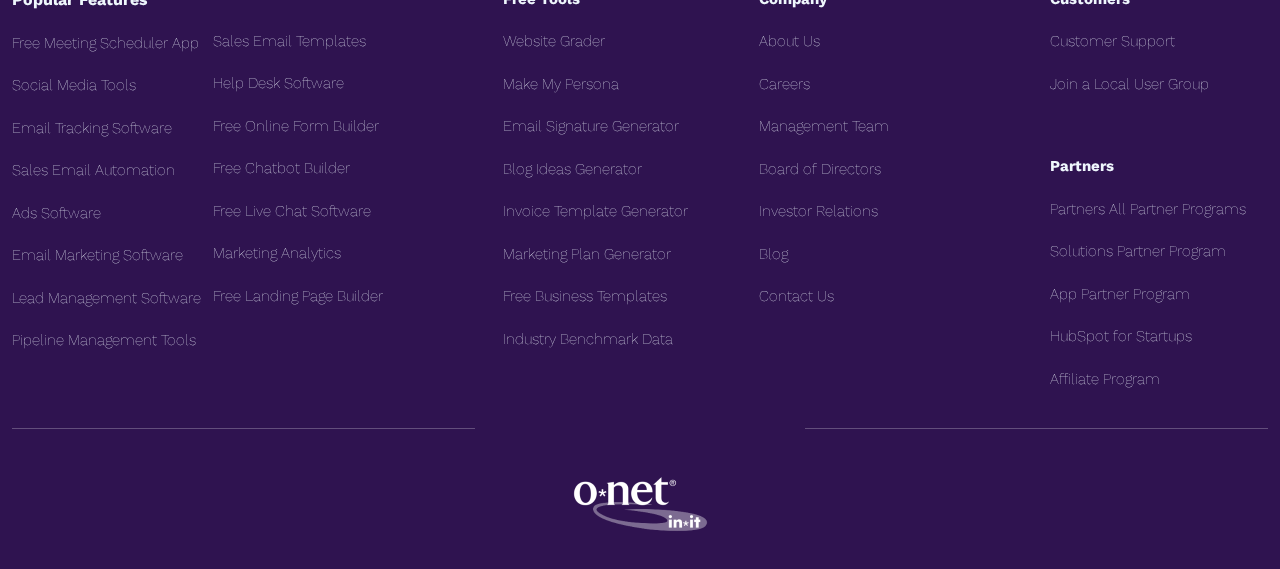
==== commit d362e2ee: "qa commit" ====
--- a/advisor-portal.html
+++ b/advisor-portal.html
@@ -15,7 +15,7 @@
   <!-- My CSS -->
   <link rel="stylesheet" href="style.css">
   <link rel="stylesheet" href="media-queries.css">
-
+  
   <title>advisor portal</title>
 </head>
 
@@ -78,7 +78,7 @@
                         <div>
                           <label for="range-control-1">
                             Getting Information
-                            <i class="fa-solid fa-circle-info ml-2" data-toggle="tooltip" data-placement="top" title="Tooltip on top"></i>
+                            <i class="fa-solid fa-circle-info ms-2" data-toggle="tooltip" data-placement="top" title="Tooltip on top"></i>
                           </label>
                         </div>
                         <input type="range" class="form-control-range" name="range1" min="0" max="5" value="0" id="range-control-1">
@@ -192,7 +192,7 @@
               </div>
               <button type="submit" class="btn my-4 d-none d-xl-block">Submit</button>
 
-              <button type="submit" class="btn my-4 d-xl-none d-block w-75 mx-auto" id="submit-button-mobile" data-toggle="modal" data-target="#resultsModal">Submit</button>
+              <button type="submit" class="btn my-4 d-xl-none d-block w-75 mx-auto" id="submit-button-mobile" data-bs-toggle="modal" data-bs-target="#resultsModal">Submit</button>
 
 
             </form>
@@ -204,48 +204,48 @@
                 <input type="text" class="form-control" placeholder="Search occupation" aria-label="Search occupation">
                 <i class="fa-solid fa-magnifying-glass"></i>
               </div>
-              <div class="pl-2">
+              <div class="ps-2">
                 <h3 class="pt-4 mb-4">Occupations</h3>
-                <ul class="pl-0">
-                  <li class="d-flex justify-content-between">
-                    <div>
-                      <span class="bold mr-3">95%</span>Fallers
-                      <i class="fa-solid fa-circle-info ml-2" data-toggle="tooltip" data-placement="top" title="Tooltip on top"></i>
+                <ul class="ps-0">
+                  <li class="d-flex justify-content-between">
+                    <div>
+                      <span class="bold me-3">95%</span>Fallers
+                      <i class="fa-solid fa-circle-info ms-2" data-toggle="tooltip" data-placement="top" title="Tooltip on top"></i>
                     </div>
                     <i class="fa-solid fa-heart "></i>
                   </li>
                   <li class="d-flex justify-content-between">
                     <div>
-                      <span class="bold mr-3">94%</span>Timing Device Assembler
-                      <i class="fa-solid fa-circle-info ml-2" data-toggle="tooltip" data-placement="top" title="Tooltip on top"></i>
+                      <span class="bold me-3">94%</span>Timing Device Assembler
+                      <i class="fa-solid fa-circle-info ms-2" data-toggle="tooltip" data-placement="top" title="Tooltip on top"></i>
                     </div>
                     <i class="fa-regular fa-heart"></i>
                   </li>
                   <li class="d-flex justify-content-between">
                     <div>
-                      <span class="bold mr-3">95%</span>Adjusters
-                      <i class="fa-solid fa-circle-info ml-2" data-toggle="tooltip" data-placement="top" title="Tooltip on top"></i>
+                      <span class="bold me-3">95%</span>Adjusters
+                      <i class="fa-solid fa-circle-info ms-2" data-toggle="tooltip" data-placement="top" title="Tooltip on top"></i>
                     </div>
                     <i class="fa-regular fa-heart"></i>
                   </li>
                   <li class="d-flex justify-content-between">
                     <div>
-                      <span class="bold mr-3">95%</span>Equipment Assemblers
-                      <i class="fa-solid fa-circle-info ml-2" data-toggle="tooltip" data-placement="top" title="Tooltip on top"></i>
+                      <span class="bold me-3">95%</span>Equipment Assemblers
+                      <i class="fa-solid fa-circle-info ms-2" data-toggle="tooltip" data-placement="top" title="Tooltip on top"></i>
                     </div>
                     <i class="fa-regular fa-heart"></i>
                   </li>
                   <li class="d-flex justify-content-between">
                     <div>
-                      <span class="bold mr-3">95%</span>Wind Turbine Service Technicians
-                      <i class="fa-solid fa-circle-info ml-2" data-toggle="tooltip" data-placement="top" title="Tooltip on top"></i>
+                      <span class="bold me-3">95%</span>Wind Turbine Service Technicians
+                      <i class="fa-solid fa-circle-info ms-2" data-toggle="tooltip" data-placement="top" title="Tooltip on top"></i>
                     </div>
                     <i class="fa-regular fa-heart"></i>
                   </li>
                   <li class="d-flex justify-content-between">
                     <div>
-                      <span class="bold mr-3">95%</span>Solar Photovoltaic Installers
-                      <i class="fa-solid fa-circle-info ml-2" data-toggle="tooltip" data-placement="top" title="Tooltip on top"></i>
+                      <span class="bold me-3">95%</span>Solar Photovoltaic Installers
+                      <i class="fa-solid fa-circle-info ms-2" data-toggle="tooltip" data-placement="top" title="Tooltip on top"></i>
                     </div>
                     <i class="fa-regular fa-heart"></i>
                   </li>
@@ -275,14 +275,13 @@
         <div class="modal-dialog">
           <div class="modal-content">
             <div class="modal-header pb-0">
-              <button type="button" class="close pb-0" data-dismiss="modal" aria-label="Close">
-                <span aria-hidden="true">&times;</span>
+              <button type="button" class="btn-close pb-0" data-bs-dismiss="modal" aria-label="Close">
               </button>
             </div>
             <div class="modal-body">
             </div>
             <div class="modal-footer mt-4">
-              <button type="button" class="btn w-100" data-dismiss="modal">RETURN TO RATING</button>
+              <button type="button" class="btn w-100" data-bs-dismiss="modal">RETURN TO RATING</button>
             </div>
           </div>
         </div>
--- a/style.css
+++ b/style.css
@@ -6,1016 +6,1516 @@
 
 /* base */
 body {
-  font-family: 'Playfair Display', serif;
-  background-color: #FAFAFA;
+	font-family: 'Playfair Display', serif;
+	background-color: #FAFAFA;
 }
 
 @media (min-width: 1200px) {
-  .container-9 {
-    max-width: 900px;
-  }
-
-  .container-16 {
-    max-width: 1600px;
-  }
-
-  .container-17 {
-    max-width: 1700px;
-  }
+	.container-9 {
+		max-width: 900px;
+	}
+
+	.container-12 {
+		max-width: 1230px;
+	}
+
+	.container-16 {
+		max-width: 1600px;
+	}
+
+	.container-17 {
+		max-width: 1700px;
+	}
 }
 
 /* utilities */
 .primary-color {
-  color: #963CFB;
+	color: #963CFB;
 }
 
 .bold {
-  font-weight: bold;
+	font-weight: bold;
 }
 
 .bold-6 {
-  font-weight: 600;
+	font-weight: 600;
 }
 
 .btn {
-  color: #fff;
-  background-color: #963CFB;
-  border: none;
-  border-radius: 50px;
-  padding: 10px 30px;
-  font-size: 26px;
-  font-family: 'Work Sans', sans-serif;
-  z-index: 500;
-}
-
-@media (max-width: 600px) {
-  .btn {
-    max-width: 288px;
-    padding-top: 20px;
-    padding-bottom: 20px;
-    font-size: 18px;
-  }
+	color: #fff;
+	background-color: #963CFB;
+	border: none;
+	border-radius: 50px;
+	padding: 10px 30px;
+	font-size: 26px;
+	font-family: 'Work Sans', sans-serif;
+	z-index: 500;
+}
+
+@media (max-width: 600px) {
+	.btn {
+		max-width: 288px;
+		padding-top: 20px;
+		padding-bottom: 20px;
+		font-size: 18px;
+	}
 }
 
 .btn:hover {
-  color: #EFE7FE;
+	color: #EFE7FE;
+}
+
+.btn-2 {
+	border: 2px solid #963CFB;
+	border-radius: 23px;
+	text-decoration: none;
+	color: #963CFB;
+	padding: 10px 30px;
+	font-weight: 600;
+	display: inline-block;
+}
+
+.btn-2:hover {
+	color: #963CFB;
 }
 
 .bg-black {
-  background-color: black;
+	background-color: black;
 }
 
 .secondary-title {
-  text-align: center;
-  color: #0F0619;
-  font-size: 70px;
+	text-align: center;
+	color: #0F0619;
+	font-size: 70px;
 }
 
 @media (max-width: 1200px) {
-  .secondary-title {
-    font-size: 30px;
-    margin-bottom: 80px;
-    line-height: 40px;
-  }
+	.secondary-title {
+		font-size: 30px;
+		margin-bottom: 80px;
+		line-height: 40px;
+	}
 }
 
 .secondary-title strong {
-  font-family: 'Work Sans', sans-serif;
-
+	font-family: 'Work Sans', sans-serif;
+}
+
+.heading-2 {
+	font-size: 24px;
+	font-weight: bold;
+	font-family: 'Work Sans', sans-serif;
+	color: #6E6E6E;
+}
+
+@media (max-width: 600px) {
+	.heading-2 {
+		font-size: 16px;
+		font-weight: 600;
+	}
 }
 
 .mb-100 {
-  margin-bottom: 100px;
+	margin-bottom: 100px;
 }
 
 .mt-negative-5 {
-  margin-top: -50px;
+	margin-top: -50px;
+}
+
+.mt-negative-7 {
+	margin-top: -70px;
 }
 
 .clouds-dark-img {
-  height: 190px;
-  width: 100%;
-  background-color: #f7f7f7;
-  background-image: url("img/Intersection-11.svg");
-  background-repeat: no-repeat;
-  background-position: center;
-  background-size: cover;
-  background-position-y: 50px;
+	height: 190px;
+	width: 100%;
+	background-color: #f7f7f7;
+	background-image: url("img/Intersection-11.svg");
+	background-repeat: no-repeat;
+	background-position: center;
+	background-size: cover;
+	background-position-y: 50px;
 }
 
 @media (max-width: 1400px) {
-  .clouds-dark-img {
-    height: 150px;
-  }
-}
-
-@media (max-width: 600px) {
-  .clouds-dark-img {
-    height: 58px;
-    background-position: bottom;
-    background-position-y: 26px;
-  }
+	.clouds-dark-img {
+		height: 150px;
+	}
+}
+
+@media (max-width: 600px) {
+	.clouds-dark-img {
+		height: 58px;
+		background-position: bottom;
+		background-position-y: 26px;
+	}
 }
 
 .clouds-white-img {
-  height: 190px;
-  width: 100%;
-  background-image: url("img/Intersection-12.svg");
-  background-repeat: no-repeat;
-  background-position: center;
-  background-size: cover;
-  background-position-y: 70px;
-}
-
-@media (max-width: 600px) {
-  .clouds-white-img {
-    height: 59px;
-    background-position-y: 30px;
-  }
+	height: 190px;
+	width: 100%;
+	background-image: url("img/Intersection-12.svg");
+	background-repeat: no-repeat;
+	background-position: center;
+	background-size: cover;
+	background-position-y: 70px;
+}
+
+@media (max-width: 600px) {
+	.clouds-white-img {
+		height: 59px;
+		background-position-y: 30px;
+	}
 }
 
 @media (min-width: 992px) {
-  .border-left-lg-1 {
-    border-left: 1px solid #C6C6C6;
-  }
+	.border-left-lg-1 {
+		border-left: 1px solid #C6C6C6;
+	}
+}
+
+.text-initial {
+	text-transform: initial;
 }
 
 /* navbar */
 .navbar {
-  padding-right: 50px;
-  padding-left: 50px;
-  z-index: 500;
-  font-family: 'Work Sans', sans-serif;
-}
-
-@media (max-width: 600px) {
-  .navbar {
-    padding-right: 20px;
-    padding-left: 20px;
-  }
+	padding-right: 50px;
+	padding-left: 50px;
+	z-index: 500;
+	font-family: 'Work Sans', sans-serif;
+}
+
+@media (max-width: 600px) {
+	.navbar {
+		padding-right: 20px;
+		padding-left: 20px;
+	}
 }
 
 .navbar .navbar-brand {
-  font-weight: bold;
-  font-size: 50px;
-  color: #EFE7FE;
-  margin-right: 50px;
-  font-family: 'Oswald', sans-serif;
-}
-
-@media (max-width: 992px) {
-  .navbar .navbar-brand {
-    font-size: 30px;
-  }
+	font-weight: bold;
+	font-size: 50px;
+	color: #EFE7FE;
+	margin-right: 50px;
+	font-family: 'Oswald', sans-serif;
+}
+
+@media (max-width: 992px) {
+	.navbar .navbar-brand {
+		font-size: 30px;
+	}
 }
 
 .navbar .navbar-nav {
-  text-transform: uppercase;
-  font-weight: 600;
+	text-transform: uppercase;
+	font-weight: 600;
 }
 
 .navbar .navbar-nav .nav-item {
-  padding-right: 30px;
-}
-
-@media (max-width: 992px) {
-  .navbar .navbar-nav .nav-item:last-child {
-    padding-left: 0;
-  }
+	padding-right: 30px;
+}
+
+@media (max-width: 992px) {
+	.navbar .navbar-nav .nav-item:last-child {
+		padding-left: 0;
+	}
 }
 
 .navbar ul li a {
-  color: #EFE7FE;
-  font-size: 18px;
+	color: #EFE7FE;
+	font-size: 18px;
 }
 
 .navbar .nav-link:focus,
 .navbar .nav-link:hover {
-  color: #EFE7FE;
+	color: #EFE7FE;
 }
 
 .navbar .btn.bg-black {
-  font-size: 18px;
-}
-
-@media (max-width: 600px) {
-  .navbar .btn {
-    width: auto;
-    padding: 10px 30px;
-  }
+	font-size: 18px;
+}
+
+@media (max-width: 600px) {
+	.navbar .btn {
+		width: auto;
+		padding: 10px 30px;
+	}
 }
 
 /* navbar button responsive */
 .navbar .navbar-toggler {
-  box-shadow: none;
+	box-shadow: none;
 }
 
 .custom-toggler.navbar-toggler-icon {
-  background-image: url("data:image/svg+xml;charset=utf8,%3Csvg viewBox='0 0 32 32' xmlns='http://www.w3.org/2000/svg'%3E%3Cpath stroke='rgba(255,255,255, 1)' stroke-width='2' stroke-linecap='round' stroke-miterlimit='10' d='M4 8h24M4 16h24M4 24h24'/%3E%3C/svg%3E");
+	background-image: url("data:image/svg+xml;charset=utf8,%3Csvg viewBox='0 0 32 32' xmlns='http://www.w3.org/2000/svg'%3E%3Cpath stroke='rgba(255,255,255, 1)' stroke-width='2' stroke-linecap='round' stroke-miterlimit='10' d='M4 8h24M4 16h24M4 24h24'/%3E%3C/svg%3E");
 }
 
 /* internal page header */
 header {
-  background-color: #474646;
-  ;
+	background-color: #F7F7FB;
+	box-shadow: 0px 6px 6px #00000029;
+	position: relative;
 }
 
 header .navbar ul li a {
-  color: #EFE7FE;
-}
-
+	color: black;
+}
+
+header .navbar .btn.bg-black {
+	color: #EFF7FD;
+	color: rgba(239, 247, 253, 0.6);
+}
+
+header .navbar .nav-link:focus,
+header .navbar .nav-link:hover {
+	color: black;
+}
+
+header .custom-toggler.navbar-toggler-icon {
+	background-image: url("data:image/svg+xml;charset=utf8,%3Csvg viewBox='0 0 32 32' xmlns='http://www.w3.org/2000/svg'%3E%3Cpath stroke='rgb(103,103,103)' stroke-width='2' stroke-linecap='round' stroke-miterlimit='10' d='M4 8h24M4 16h24M4 24h24'/%3E%3C/svg%3E");
+}
 
 /* showcase section */
 .showcase-section {
-  background-image: linear-gradient(to bottom right, rgba(0, 0, 0, 0.6), rgba(0, 0, 0, 0.6)), url(img/image-3.png);
-  background-size: cover;
-  background-position: center;
-  background-repeat: no-repeat;
-  color: #EFE7FE;
-  clip-path: polygon(100% 100%, 50% 93%, 0 100%, 0 0, 100% 0);
-  padding-bottom: 150px;
+	background-image: linear-gradient(to bottom right, rgba(0, 0, 0, 0.6), rgba(0, 0, 0, 0.6)), url(img/image-3.png);
+	background-size: cover;
+	background-position: center;
+	background-repeat: no-repeat;
+	color: #EFE7FE;
+	clip-path: polygon(100% 100%, 50% 93%, 0 100%, 0 0, 100% 0);
+	padding-bottom: 150px;
 }
 
 @media (max-width: 1200px) {
-  .showcase-section {
-    height: auto;
-  }
-}
-
-@media (max-width: 600px) {
-  .showcase-section {
-    clip-path: polygon(100% 100%, 50% 88%, 0 100%, 0 0, 100% 0);
-    background-position: right;
-  }
+	.showcase-section {
+		height: auto;
+	}
+}
+
+@media (max-width: 600px) {
+	.showcase-section {
+		clip-path: polygon(100% 100%, 50% 88%, 0 100%, 0 0, 100% 0);
+		background-position: right;
+	}
 }
 
 .section-showcase-inner {
-  text-align: center;
-  padding-top: 80px;
-}
-
-@media (max-width: 600px) {
-  .showcase-section-inner {
-    padding-top: 130px;
-  }
+	text-align: center;
+	padding-top: 80px;
+}
+
+@media (max-width: 600px) {
+	.showcase-section-inner {
+		padding-top: 130px;
+	}
 }
 
 @media (min-width: 1200px) {
-  .section-showcase-inner .container {
-    max-width: 900px;
-  }
+	.section-showcase-inner .container {
+		max-width: 900px;
+	}
 }
 
 .showcase-section h1 {
-  font-size: 116px;
-  margin-bottom: 70px;
+	font-size: 116px;
+	margin-bottom: 70px;
 }
 
 @media (max-width: 1200px) {
-  .showcase-section h1 {
-    font-size: 4rem;
-    margin-bottom: 100px;
-  }
-}
-
-@media (max-width: 992px) {
-  .showcase-section h1 {
-    font-size: 38px;
-  }
-}
-
-@media (max-width: 600px) {
-  .showcase-section h1 {
-    font-size: 2.3rem;
-    margin-bottom: 50px;
-  }
+	.showcase-section h1 {
+		font-size: 4rem;
+		margin-bottom: 100px;
+	}
+}
+
+@media (max-width: 992px) {
+	.showcase-section h1 {
+		font-size: 38px;
+	}
+}
+
+@media (max-width: 600px) {
+	.showcase-section h1 {
+		font-size: 2.3rem;
+		margin-bottom: 50px;
+	}
 }
 
 .showcase-section h1 span {
-  display: block;
-  font-family: 'Work Sans', sans-serif;
-}
-
-@media (max-width: 600px) {
-  .showcase-section h1 span {
-    display: inline;
-  }
+	display: block;
+	font-family: 'Work Sans', sans-serif;
+}
+
+@media (max-width: 600px) {
+	.showcase-section h1 span {
+		display: inline;
+	}
 }
 
 .showcase-section .lead {
-  color: #b0a5a5;
-  margin-right: auto;
-  margin-left: auto;
-  margin-bottom: 35px;
-  font-size: 34px;
-  font-family: 'Work Sans', sans-serif;
-  font-weight: light;
-}
-
-@media (max-width: 992px) {
-  .showcase-section .lead {
-    margin-bottom: 35px;
-    font-size: 16px;
-    letter-spacing: 1px;
-    padding-right: 11px;
-    padding-left: 11px;
-  }
+	color: #b0a5a5;
+	margin-right: auto;
+	margin-left: auto;
+	margin-bottom: 35px;
+	font-size: 34px;
+	font-family: 'Work Sans', sans-serif;
+	font-weight: light;
+}
+
+@media (max-width: 992px) {
+	.showcase-section .lead {
+		margin-bottom: 35px;
+		font-size: 16px;
+		letter-spacing: 1px;
+		padding-right: 11px;
+		padding-left: 11px;
+	}
 }
 
 .showcase-section .lead span {
-  text-transform: uppercase;
-  color: white;
-}
-
-@media (max-width: 992px) {
-  .section-showcase-inner .btn {
-    font-size: 18px;
-  }
+	text-transform: uppercase;
+	color: white;
+}
+
+@media (max-width: 992px) {
+	.section-showcase-inner .btn {
+		font-size: 18px;
+	}
 }
 
 /* procedure section */
 .procedure-section {
-  margin: -80px 10px 50px 10px;
-  position: relative;
-  overflow: hidden;
+	margin: -80px 10px 50px 10px;
+	position: relative;
+	overflow: hidden;
 }
 
 .procedure-section-top {
-  text-align: center;
+	text-align: center;
 }
 
 .procedure-section .btn {
-  font-size: 26px;
-  margin-bottom: 50px;
-}
-
-@media (max-width: 600px) {
-  .procedure-section .btn {
-    font-size: 18px;
-    margin-bottom: 80px;
-  }
+	font-size: 26px;
+	margin-bottom: 50px;
+}
+
+@media (max-width: 600px) {
+	.procedure-section .btn {
+		font-size: 18px;
+		margin-bottom: 80px;
+	}
 }
 
 .procedure-section .procedure-col {
-  position: relative;
+	position: relative;
 }
 
 .procedure-section .procedure-col:first-of-type {
-  padding-right: 120px;
-  padding-left: 0;
-  padding-top: 50px;
+	padding-right: 120px;
+	padding-left: 0;
+	padding-top: 50px;
 }
 
 @media (max-width: 1200px) {
-  .procedure-section .procedure-col:first-of-type {
-    padding-right: 105px;
-  }
+	.procedure-section .procedure-col:first-of-type {
+		padding-right: 105px;
+	}
 }
 
 .procedure-section .procedure-col:last-of-type {
-  padding-left: 120px;
-  padding-right: 0;
-  padding-top: 80px;
+	padding-left: 120px;
+	padding-right: 0;
+	padding-top: 80px;
 }
 
 @media (max-width: 1200px) {
-  .procedure-section .procedure-col:last-of-type {
-    padding-left: 105px;
-  }
+	.procedure-section .procedure-col:last-of-type {
+		padding-left: 105px;
+	}
 }
 
 .procedure-section .first-arrow {
-  height: 200px;
-  position: absolute;
-  z-index: 10;
-  top: 70px;
-  right: -45px;
+	height: 200px;
+	position: absolute;
+	z-index: 10;
+	top: 70px;
+	right: -45px;
 }
 
 @media (max-width: 1200px) {
-  .procedure-section .first-arrow {
-    height: 170px;
-    top: 40px;
-    right: -37px;
-  }
+	.procedure-section .first-arrow {
+		height: 170px;
+		top: 40px;
+		right: -37px;
+	}
 }
 
 .procedure-section .second-arrow {
-  height: 110px;
-  position: absolute;
-  z-index: 10;
-  top: 117px;
-  left: -44px;
+	height: 110px;
+	position: absolute;
+	z-index: 10;
+	top: 117px;
+	left: -44px;
 }
 
 @media (max-width: 1200px) {
-  .procedure-section .second-arrow {
-    height: 93px;
-    top: 75px;
-    left: -35px;
-  }
+	.procedure-section .second-arrow {
+		height: 93px;
+		top: 75px;
+		left: -35px;
+	}
 }
 
 .procedure-section .procedure-col p,
 .procedure-slider p {
-  font-size: 24px;
-  color: #0F0619;
-  margin-top: 50px;
-  font-family: 'Work Sans', sans-serif;
-}
-
-@media (max-width: 600px) {
-  .procedure-slider p {
-    font-size: 16px;
-    padding-right: 13px;
-    padding-left: 12px;
-  }
+	font-size: 24px;
+	color: #0F0619;
+	margin-top: 50px;
+	font-family: 'Work Sans', sans-serif;
+}
+
+@media (max-width: 600px) {
+	.procedure-slider p {
+		font-size: 16px;
+		padding-right: 13px;
+		padding-left: 12px;
+	}
 }
 
 .procedure-slider {
-  text-align: center;
-  font-size: 16px;
+	text-align: center;
+	font-size: 16px;
 }
 
 .procedure-slider .slick-dots li button:before {
-  font-size: 23px;
+	font-size: 23px;
 }
 
 .slick-dots li.slick-active button:before {
-  color: #963CFB !important;
+	color: #963CFB !important;
 }
 
 /* contact section */
 .contact-section {
-  background-color: #ECECEC;
-}
-
-@media (max-width: 600px) {
-  .contact-section {
-    padding-top: 70px;
-  }
+	background-color: #ECECEC;
+}
+
+@media (max-width: 600px) {
+	.contact-section {
+		padding-top: 70px;
+	}
 }
 
 @media (max-width: 768px) {
-  .contact-section .row {
-    flex-direction: column-reverse;
-  }
+	.contact-section .row {
+		flex-direction: column-reverse;
+	}
 }
 
 .contact-section-left {
-  display: grid;
-  grid-gap: 80px;
+	display: grid;
+	grid-gap: 80px;
 }
 
 @media (max-width: 1200px) {
-  .contact-section-left {
-    grid-gap: 0;
-  }
+	.contact-section-left {
+		grid-gap: 0;
+	}
 }
 
 .contact-section-left .btn {
-  max-width: 400px;
-  margin: auto;
+	max-width: 400px;
+	margin: auto;
 }
 
 /* about section */
 .about-section {
-  font-size: 24px;
-  background-color: #F6F6F6;
-  clip-path: polygon(100% 100%, 50% 93%, 0 100%, 0 0, 100% 0);
-  padding-bottom: 100px;
-  padding-right: 9px;
-  padding-left: 9px;
+	font-size: 24px;
+	background-color: #F6F6F6;
+	clip-path: polygon(100% 100%, 50% 93%, 0 100%, 0 0, 100% 0);
+	padding-bottom: 100px;
+	padding-right: 9px;
+	padding-left: 9px;
 }
 
 @media (max-width: 1200px) {
-  .about-section {
-    font-size: 16px;
-  }
-}
-
-@media (max-width: 600px) {
-  .about-section {
-    padding-bottom: 160px;
-  }
+	.about-section {
+		font-size: 16px;
+	}
+}
+
+@media (max-width: 600px) {
+	.about-section {
+		padding-bottom: 160px;
+	}
 }
 
 .about-section .secondary-title {
-  text-align: left;
-  margin-bottom: 50px;
-}
-
-@media (max-width: 992px) {
-  .about-section .secondary-title {
-    margin-bottom: 20px;
-  }
+	text-align: left;
+	margin-bottom: 50px;
+}
+
+@media (max-width: 992px) {
+	.about-section .secondary-title {
+		margin-bottom: 20px;
+	}
 }
 
 @media (max-width: 768px) {
-  .contact-section .secondary-title {
-    margin-top: 80px;
-  }
+	.contact-section .secondary-title {
+		margin-top: 80px;
+	}
 }
 
 .about-section p {
-  font-family: 'Work Sans', sans-serif;
+	font-family: 'Work Sans', sans-serif;
 }
 
 /* contact section 2 */
 .contact-section-2 {
-  margin-top: -110px;
-  padding-bottom: 50px;
-  position: relative;
-}
-
-@media (max-width: 600px) {
-  .contact-section-2 {
-    margin-top: -158px;
-    padding-right: 9px;
-    padding-left: 9px;
-  }
+	margin-top: -110px;
+	padding-bottom: 50px;
+	position: relative;
+}
+
+@media (max-width: 600px) {
+	.contact-section-2 {
+		margin-top: -158px;
+		padding-right: 9px;
+		padding-left: 9px;
+	}
 }
 
 @media (max-width: 768px) {
-  .contact-section-2 .row {
-    flex-direction: column-reverse;
-  }
+	.contact-section-2 .row {
+		flex-direction: column-reverse;
+	}
 }
 
 .contact-section-2 .secondary-title {
-  text-align: left;
-  margin-bottom: 25px;
-}
-
-@media (max-width: 992px) {
-  .contact-section-2 .secondary-title {
-    margin-bottom: 20px;
-  }
+	text-align: left;
+	margin-bottom: 25px;
+}
+
+@media (max-width: 992px) {
+	.contact-section-2 .secondary-title {
+		margin-bottom: 20px;
+	}
 }
 
 @media (max-width: 768px) {
-  .contact-section-2 .secondary-title {
-    margin-top: 30px;
-  }
+	.contact-section-2 .secondary-title {
+		margin-top: 30px;
+	}
 }
 
 .contact-section-2 p {
-  font-family: 'Work Sans', sans-serif;
+	font-family: 'Work Sans', sans-serif;
 }
 
 .contact-section-2 .btn {
-  margin-top: 20px;
+	margin-top: 20px;
 }
 
 /* footer */
 .footer {
-  background-color: #2F1350;
-  color: #EFF7FD;
-  font-family: 'Work Sans', sans-serif;
-  clip-path: polygon(50% 0, 100% 7%, 100% 100%, 0 100%, 0 7%);
-  padding-top: 100px;
-  padding-bottom: 30px;
-}
-
-@media (max-width: 600px) {
-  .footer {
-    clip-path: polygon(50% 0, 100% 3%, 100% 100%, 0 100%, 0 3%);
-  }
+	background-color: #2F1350;
+	color: #EFF7FD;
+	font-family: 'Work Sans', sans-serif;
+	clip-path: polygon(50% 0, 100% 7%, 100% 100%, 0 100%, 0 7%);
+	padding-top: 100px;
+	padding-bottom: 30px;
+}
+
+@media (max-width: 600px) {
+	.footer {
+		clip-path: polygon(50% 0, 100% 3%, 100% 100%, 0 100%, 0 3%);
+	}
 }
 
 @media (min-width: 1200px) {
-  .footer .footer-top > div:nth-child(2) {
-    padding-left: 76px;
-  }
-
-  .footer .footer-top > div:nth-child(4) {
-    padding-left: 90px;
-  }
+	.footer .footer-top > div:nth-child(2) {
+		padding-left: 76px;
+	}
+
+	.footer .footer-top > div:nth-child(4) {
+		padding-left: 90px;
+	}
 }
 
 @media (max-width: 1200px) {
-  .footer .footer-top {
-    text-align: center;
-  }
+	.footer .footer-top {
+		text-align: center;
+	}
 }
 
 .footer .ul-container {
-  display: grid;
-  grid-template-columns: 1fr 1fr;
-}
-
-@media (max-width: 600px) {
-  .footer .ul-container {
-    grid-template-columns: 1fr;
-  }
+	display: grid;
+	grid-template-columns: 1fr 1fr;
+}
+
+@media (max-width: 600px) {
+	.footer .ul-container {
+		grid-template-columns: 1fr;
+	}
 }
 
 .footer ul {
-  list-style: none;
-  font-size: 15px;
-  padding-left: 0;
+	list-style: none;
+	font-size: 15px;
+	padding-left: 0;
 }
 
 .footer .ul-container ul:last-of-type {
-  margin-top: 18px;
-}
-
-@media (max-width: 600px) {
-  .footer .ul-container ul:first-of-type {
-    margin-bottom: 0;
-  }
-
-  .footer .ul-container ul:last-of-type {
-    margin-top: 0;
-  }
+	margin-top: 18px;
+}
+
+@media (max-width: 600px) {
+	.footer .ul-container ul:first-of-type {
+		margin-bottom: 0;
+	}
+
+	.footer .ul-container ul:last-of-type {
+		margin-top: 0;
+	}
 }
 
 .footer ul li {
-  margin-bottom: 20px;
+	margin-bottom: 20px;
 }
 
 .footer .footer-partners {
-  margin-top: 60px;
-}
-
-@media (max-width: 600px) {
-  .footer .footer-partners {
-    margin-top: 0;
-  }
+	margin-top: 60px;
+}
+
+@media (max-width: 600px) {
+	.footer .footer-partners {
+		margin-top: 0;
+	}
 }
 
 .footer .footer-list-title {
-  font-weight: bold;
+	font-weight: bold;
 }
 
 .footer ul li a {
-  color: #EFF7FD;
-  text-decoration: none;
-  font-weight: 100;
+	color: #EFF7FD;
+	text-decoration: none;
+	font-weight: 100;
 }
 
 .footer .social-media {
-  font-size: 25px;
-  text-align: center;
-  max-width: 330px;
-  margin: auto;
-  z-index: 3;
-  position: relative;
-  background-color: #2F1350;
-}
-
-@media (max-width: 600px) {
-  .footer .social-media {
-    max-width: 300px;
-  }
+	font-size: 25px;
+	text-align: center;
+	max-width: 330px;
+	margin: auto;
+	z-index: 3;
+	position: relative;
+	background-color: #2F1350;
+}
+
+@media (max-width: 600px) {
+	.footer .social-media {
+		max-width: 300px;
+	}
 }
 
 .footer .social-media a {
-  margin-right: 30px;
-  color: white;
+	margin-right: 30px;
+	color: white;
 }
 
 .footer .social-media a:last-of-type {
-  margin-right: 0;
+	margin-right: 0;
 }
 
 .footer hr {
-  background-color: white;
-  /*  width: 97%;*/
-  margin: auto;
-  margin-top: -20px;
+	background-color: white;
+	/*  width: 97%;*/
+	margin: auto;
+	margin-top: -20px;
 }
 
 .footer .footer-logo {
-  text-align: center;
-  margin-top: 40px;
+	text-align: center;
+	margin-top: 40px;
 }
 
 .footer .footer-logo img {
-  height: 70px;
-  mix-blend-mode: screen;
+	height: 70px;
+	mix-blend-mode: screen;
 }
 
 
 /***** advisor portal page *****/
 .skills-section {
-  font-family: 'Work Sans', sans-serif;
-  background-color: #F5F5F5;
-  /*  padding-bottom: 100px;*/
+	font-family: 'Work Sans', sans-serif;
+	background-color: #F5F5F5;
+	/*  padding-bottom: 100px;*/
 }
 
 @media (max-width: 1200px) {
-  .skills-section {
-    padding-bottom: 50px;
-  }
+	.skills-section {
+		padding-bottom: 50px;
+	}
 }
 
 @media (min-width: 1200px) {
-  .skills-section .form-container {
-    padding-right: 100px;
-  }
+	.skills-section .form-container {
+		padding-right: 100px;
+	}
 }
 
 .skills-section .instructions {
-  color: #0F0619;
-  font-size: 24px;
-  max-width: 750px
-}
-
-@media (max-width: 992px) {
-  .skills-section .instructions,
-  .skills-section .accordion h2 button,
-  .skills-section .accordion label,
-  .skills-section .btn {
-    font-size: 16px;
-  }
+	color: #0F0619;
+	font-size: 24px;
+	max-width: 750px
+}
+
+@media (max-width: 992px) {
+
+	.skills-section .instructions,
+	.skills-section .accordion h2 button,
+	.skills-section .accordion label,
+	.skills-section .btn {
+		font-size: 16px;
+	}
 }
 
 .skills-section .accordion > .accordion-item {
-  border-radius: 10px;
-  border: none;
+	border-radius: 10px;
+	border: none;
 }
 
 .accordion-button:not(.collapsed)::after {
-  background-image: url("data:image/svg+xml,%3csvg xmlns='http://www.w3.org/2000/svg' viewBox='0 0 16 16' fill='%23212529'%3e%3cpath fill-rule='evenodd' d='M1.646 4.646a.5.5 0 0 1 .708 0L8 10.293l5.646-5.647a.5.5 0 0 1 .708.708l-6 6a.5.5 0 0 1-.708 0l-6-6a.5.5 0 0 1 0-.708z'/%3e%3c/svg%3e");
+	background-image: url("data:image/svg+xml,%3csvg xmlns='http://www.w3.org/2000/svg' viewBox='0 0 16 16' fill='%23212529'%3e%3cpath fill-rule='evenodd' d='M1.646 4.646a.5.5 0 0 1 .708 0L8 10.293l5.646-5.647a.5.5 0 0 1 .708.708l-6 6a.5.5 0 0 1-.708 0l-6-6a.5.5 0 0 1 0-.708z'/%3e%3c/svg%3e");
 }
 
 .skills-section .accordion > .accordion-item > .accordion-header {
-  background-color: #FAFAFA;
-  border: 1px solid #D2D2D2;
-  border-radius: 10px;
-  margin-bottom: 0;
+	background-color: #FAFAFA;
+	border: 1px solid #D2D2D2;
+	border-radius: 10px;
+	margin-bottom: 0;
 }
 
 .skills-section .accordion h2 button {
-  border: none;
-  color: #6E6E6E;
-  font-size: 24px;
-  font-weight: bold;
-  background-color: transparent;
-  padding: 1.3rem 1.25rem;
+	border: none;
+	color: #6E6E6E;
+	font-size: 24px;
+	font-weight: bold;
+	background-color: transparent;
+	padding: 1.3rem 1.25rem;
 }
 
 .accordion-button:focus {
-    box-shadow: none;
-}
-
-@media (max-width: 992px) {
-  .accordion .card-header button::after {
-    top: 22px;
-  }
+	box-shadow: none;
+}
+
+@media (max-width: 992px) {
+	.accordion .card-header button::after {
+		top: 22px;
+	}
 }
 
 .skills-section .accordion .accordion-body {
-  background-color: #FAFAFA;
-  border-bottom-left-radius: 10px;
-  border-bottom-right-radius: 10px;
+	background-color: #FAFAFA;
+	border-bottom-left-radius: 10px;
+	border-bottom-right-radius: 10px;
 }
 
 .skills-section .accordion .form-group div {
-  display: grid;
-  grid-template-columns: 1fr max-content;
+	display: grid;
+	grid-template-columns: 1fr max-content;
 }
 
 .skills-section .accordion label {
-  font-size: 20px;
-  color: #0F0619;
+	font-size: 20px;
+	color: #0F0619;
 }
 
 .skills-section [data-toggle="tooltip"] {
-  font-size: 18px;
-  color: #963CFB;
+	font-size: 18px;
+	color: #963CFB;
 }
 
 .skills-section .accordion .card-body span {
-  color: #9F9F9F;
+	color: #9F9F9F;
 }
 
 .skills-section .btn {
-  width: 259px;
-  text-transform: uppercase;
+	width: 259px;
+	text-transform: uppercase;
 }
 
 .skills-section__right {
-  min-height: 100vh;
-  position: relative;
-  /*  padding-bottom: 100px;*/
+	min-height: 100vh;
+	position: relative;
+	/*  padding-bottom: 100px;*/
 }
 
 .skills-section .occupations-container {
-  padding-top: 122px;
+	padding-top: 122px;
 }
 
 .skills-section .occupations-container .form-group {
-  position: relative;
+	position: relative;
 }
 
 .skills-section .occupations-container .form-group input {
-  padding-left: 40px;
-  color: #747474;
-  font-weight: 600;
-  font-size: 24px;
-  border: none;
-  border-bottom: 1px solid #C6C6C6;
-  background-color: transparent;
+	padding-left: 40px;
+	color: #747474;
+	font-weight: 600;
+	font-size: 24px;
+	border: none;
+	border-bottom: 1px solid #C6C6C6;
+	background-color: transparent;
 }
 
 .skills-section .occupations-container .form-group i {
-  position: absolute;
-  top: 15px;
-  left: 13px;
-  font-size: 19px;
-  color: #343434;
+	position: absolute;
+	top: 15px;
+	left: 13px;
+	font-size: 19px;
+	color: #343434;
 }
 
 .skills-section .occupations-container h3 {
-  color: color: #0F0619;
-  font-size: 24px;
-  font-weight: bold;
+	color: color: #0F0619;
+	font-size: 24px;
+	font-weight: bold;
 }
 
 .skills-section .occupations-container ul li {
-  margin-bottom: 20px;
-  color: #515151;
+	margin-bottom: 20px;
+	color: #515151;
 }
 
 .skills-section .occupations-container ul .fa-heart {
-  font-size: 18px;
+	font-size: 18px;
 }
 
 .skills-section .occupations-container ul .fa-solid.fa-heart {
-  color: #FF0000;
+	color: #FF0000;
 }
 
 .skills-section .occupations-container ul .fa-regular.fa-heart {
-  color: #2A2A2A;
+	color: #2A2A2A;
 }
 
 .skills-section .contact-us {
-  position: absolute;
-  right: 0;
-  bottom: 115px;
-  text-align: right;
+	position: absolute;
+	right: 0;
+	bottom: 115px;
+	text-align: right;
 }
 
 .skills-section .contact-us p {
-  text-align: center;
-  font-size: 20px;
-  letter-spacing: -0.22px;
-  color: #515151;
-  transform: translateX(-6%);
-  border: 4px solid #DFDFDF;
-  border-radius: 30px 30px 30px 60px;
-  padding: 20px 24px;
-  background-color: white;
-  box-shadow: -8px 8px #DFDFDF;
+	text-align: center;
+	font-size: 20px;
+	letter-spacing: -0.22px;
+	color: #515151;
+	transform: translateX(-6%);
+	border: 4px solid #DFDFDF;
+	border-radius: 30px 30px 30px 60px;
+	padding: 20px 24px;
+	background-color: white;
+	box-shadow: -8px 8px #DFDFDF;
 }
 
 .skills-section .contact-us p:after {
-  content: "";
-  position: absolute;
-  top: 100%;
-  right: 100px;
-  width: 0;
-  border-top: 30px solid #DFDFDF;
-  border-left: 60px solid transparent;
-  border-right: 20px solid transparent;
+	content: "";
+	position: absolute;
+	top: 100%;
+	right: 100px;
+	width: 0;
+	border-top: 30px solid #DFDFDF;
+	border-left: 60px solid transparent;
+	border-right: 20px solid transparent;
 
 }
 
 .skills-section .contact-us a {
-  color: #963CFB;
-  text-decoration: none;
-}
-
-#resultsModal .close {
-  color: #963CFB;
-  opacity: 1;
-  font-size: 35px;
-  font-weight: 400;
+	color: #963CFB;
+	text-decoration: none;
+}
+
+#resultsModal .btn-close {
+	color: #963CFB;
+	opacity: 1;
+	font-size: 20px;
+	font-weight: 400;
 }
 
 #resultsModal .modal-header,
 #resultsModal .modal-footer {
-  border: 0;
+	border: 0;
 }
 
 #resultsModal .modal-footer button {
-  max-width: none;
+	max-width: none;
 }
 
 #resultsModal .modal-body .occupations-container {
-  padding-top: 0;
+	padding-top: 0;
 }
 
 #resultsModal .occupations-container .form-group input {
-  border-bottom: 1px solid #343434;
+	border-bottom: 1px solid #343434;
 }
 
 #resultsModal [data-toggle="tooltip"] {
-  display: none;
+	display: none;
 }
 
 
 /* range input styles */
 input[type=range] {
-  height: 41px;
-  -webkit-appearance: none;
-  margin: 10px 0;
-  width: 100%;
+	height: 41px;
+	-webkit-appearance: none;
+	margin: 10px 0;
+	width: 100%;
 }
 
 input[type=range]:focus {
-  outline: none;
+	outline: none;
 }
 
 input[type=range]::-webkit-slider-runnable-track {
-  width: 100%;
-  height: 18px;
-  cursor: pointer;
-  animate: 0.2s;
-  box-shadow: 0px 0px 0px #000000;
-  background: #07D413;
-  border-radius: 10px;
-  border: 1px solid #CFCFCF;
+	width: 100%;
+	height: 18px;
+	cursor: pointer;
+	animate: 0.2s;
+	box-shadow: 0px 0px 0px #000000;
+	background: #07D413;
+	border-radius: 10px;
+	border: 1px solid #CFCFCF;
 }
 
 input[type=range]::-webkit-slider-thumb {
-  box-shadow: 3px 3px 6px #000000;
-  border: 6px solid #FFFFFF;
-  height: 26px;
-  width: 26px;
-  border-radius: 33px;
-  background: #07D413;
-  cursor: pointer;
-  -webkit-appearance: none;
-  margin-top: -7.5px;
+	box-shadow: 3px 3px 6px #000000;
+	border: 6px solid #FFFFFF;
+	height: 26px;
+	width: 26px;
+	border-radius: 33px;
+	background: #07D413;
+	cursor: pointer;
+	-webkit-appearance: none;
+	margin-top: -7.5px;
 }
 
 input[type=range]:focus::-webkit-slider-runnable-track {
-  background: #07D413;
+	background: #07D413;
 }
 
 input[type=range]::-moz-range-track {
-  width: 100%;
-  height: 18px;
-  cursor: pointer;
-  animate: 0.2s;
-  box-shadow: 0px 0px 0px #000000;
-  background: #07D413;
-  border-radius: 10px;
-  border: 1px solid #CFCFCF;
+	width: 100%;
+	height: 18px;
+	cursor: pointer;
+	animate: 0.2s;
+	box-shadow: 0px 0px 0px #000000;
+	background: #07D413;
+	border-radius: 10px;
+	border: 1px solid #CFCFCF;
 }
 
 input[type=range]::-moz-range-thumb {
-  box-shadow: 3px 3px 6px #000000;
-  border: 6px solid #FFFFFF;
-  height: 26px;
-  width: 26px;
-  border-radius: 33px;
-  background: #07D413;
-  cursor: pointer;
+	box-shadow: 3px 3px 6px #000000;
+	border: 6px solid #FFFFFF;
+	height: 26px;
+	width: 26px;
+	border-radius: 33px;
+	background: #07D413;
+	cursor: pointer;
 }
 
 input[type=range]::-ms-track {
-  width: 100%;
-  height: 18px;
-  cursor: pointer;
-  animate: 0.2s;
-  background: transparent;
-  border-color: transparent;
-  color: transparent;
+	width: 100%;
+	height: 18px;
+	cursor: pointer;
+	animate: 0.2s;
+	background: transparent;
+	border-color: transparent;
+	color: transparent;
 }
 
 input[type=range]::-ms-fill-lower {
-  background: #07D413;
-  border: 1px solid #CFCFCF;
-  border-radius: 20px;
-  box-shadow: 0px 0px 0px #000000;
+	background: #07D413;
+	border: 1px solid #CFCFCF;
+	border-radius: 20px;
+	box-shadow: 0px 0px 0px #000000;
 }
 
 input[type=range]::-ms-fill-upper {
-  background: #07D413;
-  border: 1px solid #CFCFCF;
-  border-radius: 20px;
-  box-shadow: 0px 0px 0px #000000;
+	background: #07D413;
+	border: 1px solid #CFCFCF;
+	border-radius: 20px;
+	box-shadow: 0px 0px 0px #000000;
 }
 
 input[type=range]::-ms-thumb {
-  margin-top: 1px;
-  box-shadow: 3px 3px 6px #000000;
-  border: 6px solid #FFFFFF;
-  height: 26px;
-  width: 26px;
-  border-radius: 33px;
-  background: #07D413;
-  cursor: pointer;
+	margin-top: 1px;
+	box-shadow: 3px 3px 6px #000000;
+	border: 6px solid #FFFFFF;
+	height: 26px;
+	width: 26px;
+	border-radius: 33px;
+	background: #07D413;
+	cursor: pointer;
 }
 
 input[type=range]:focus::-ms-fill-lower {
-  background: #07D413;
+	background: #07D413;
 }
 
 input[type=range]:focus::-ms-fill-upper {
-  background: #07D413;
-}
+	background: #07D413;
+}
+
+/***** advisor page *****/
+.advisors-section {
+	font-family: 'Work Sans', sans-serif;
+	/*	padding: 100px 0 250px 0;*/
+	background-color: #F5F5F5;
+}
+
+@media (max-width: 992px) {
+	.advisors-section .advisor {
+		font-size: 14px;
+	}
+}
+
+.advisors-section .advisor {
+	background-color: white;
+	border-radius: 10px;
+	color: black;
+}
+
+.advisors-section .advisor-img {
+	height: 122px;
+	margin-top: -15px;
+}
+
+@media (max-width: 992px) {
+	.advisors-section .advisor-img {
+		height: 44px;
+		margin-top: 0;
+	}
+}
+
+.advisors-section .advisor-title {
+	font-size: 18px;
+	font-weight: 500;
+}
+
+@media (max-width: 992px) {
+	.advisors-section .advisor-title {
+		font-size: 16px;
+	}
+}
+
+.advisors-section .advisor-title span {
+	font-size: 14px;
+}
+
+.advisors-section .advisor-description {
+	color: #6E6E6E;
+	font-size: 18px;
+	max-width: 642px;
+}
+
+@media (max-width: 992px) {
+	.advisors-section .advisor-description {
+		font-size: 14px;
+	}
+}
+
+.advisors-section .advisor-location {
+	font-size: 18px;
+}
+
+@media (max-width: 992px) {
+	.advisors-section .advisor-location {
+		color: #6E6E6E;
+		font-size: 14px;
+	}
+}
+
+.advisors-section .advisor-location i {
+	opacity: 0.4;
+}
+
+.advisors-section .advisor-meta-languages span,
+.advisors-section .advisor-meta-rate span {
+	color: #6E6E6E;
+	font-size: 14px;
+}
+
+@media (max-width: 992px) {
+	.advisors-section .advisor-meta {
+		padding-left: 83px;
+		color: #6E6E6E;
+	}
+}
+
+.advisors-section .advisor-meta-languages ul li {
+	display: inline-block;
+	font-size: 18px;
+}
+
+@media (max-width: 992px) {
+	.advisors-section .advisor-meta-languages ul li {
+		font-size: 14px;
+	}
+
+	.advisors-section .advisor-meta-languages ul li::after {
+		content: ",";
+	}
+
+	.advisors-section .advisor-meta-languages ul li:last-of-type::after {
+		content: "";
+	}
+}
+
+.advisors-section .advisor-meta-rate p {
+	font-size: 18px;
+}
+
+@media (max-width: 992px) {
+	.advisors-section .advisor-meta-rate p {
+		font-size: 14px;
+	}
+}
+
+/***** text page *****/
+.single-section {
+	font-family: 'Work Sans', sans-serif;
+	background-color: #F5F5F5;
+	font-size: 24px;
+	color: #87828C;
+}
+
+@media (max-width: 992px) {
+	.single-section {
+		font-size: 14px;
+	}
+}
+
+.single-section-content {
+	background-color: white;
+	border-radius: 10px;
+}
+
+.single-section h1 {
+	font-size: 40px;
+	color: black;
+}
+
+@media (max-width: 992px) {
+	.single-section h1 {
+		font-size: 22px;
+	}
+}
+
+.single-section img {
+	border-radius: 10px;
+}
+
+
+/***** advisors dashboard page *****/
+.advisors-dashboard-section {
+	font-family: 'Work Sans', sans-serif;
+	background-color: #F5F5F5;
+}
+
+/* side menu */
+.advisors-dashboard-section .side-menu {
+	/*	border-right: 2px solid #C6C6C6;*/
+	box-shadow: 1px 0px 3px #C6C6C6;
+	background-color: white;
+}
+
+@media (max-width: 600px) {
+	.advisors-dashboard-section .side-menu {
+		width: 12%;
+	}
+}
+
+.advisors-dashboard-section .side-menu .nav-pills .nav-link.active {
+	color: #8710A0;
+	background-color: transparent;
+	position: relative;
+}
+
+@media (min-width: 1200px) {
+	.advisors-dashboard-section .side-menu .nav-pills .nav-link.active::before {
+		content: '';
+		position: absolute;
+		left: 0;
+		top: 0;
+		width: 5px;
+		background: #8710A0;
+		border-radius: 0px 12px 12px 0px;
+		height: 100%
+	}
+}
+
+.advisors-dashboard-section .side-menu .nav-link {
+	color: rgba(15, 6, 25, 0.5);
+	font-size: 24px;
+	text-align: left;
+	font-weight: 500;
+	border-radius: 0;
+	display: grid;
+	grid-template-columns: 50px 1fr;
+}
+
+@media (max-width: 1500px) {
+	.advisors-dashboard-section .side-menu .nav-link {
+		font-size: 18px;
+		display: initial;
+	}
+}
+
+.advisors-dashboard-section .side-menu .nav-link i {
+	font-size: 27px;
+}
+
+@media (max-width: 1500px) {
+	.advisors-dashboard-section .side-menu .nav-link i {
+		font-size: 18px;
+	}
+}
+
+.advisors-dashboard-section .side-menu p {
+	font-size: 24px;
+	font-weight: bold;
+	color: #0F0619;
+}
+
+@media (max-width: 600px) {
+	.advisors-dashboard-section .tabs-content-container {
+		width: 88%;
+	}
+}
+
+/* general styles */
+.advisors-dashboard-section .tabs-content-container .btn {
+	font-size: 18px;
+	padding: 7px 25px;
+	border: 2px solid #963CFB;
+}
+
+@media (max-width: 600px) {
+	.advisors-dashboard-section .tabs-content-container .btn {
+		font-size: 12px;
+		padding: 7px 18px;
+	}
+}
+
+.advisors-dashboard-section .tabs-content-container .btn-2 {
+	font-size: 18px;
+	padding: 7px 18px;
+	background-color: inherit;
+}
+
+@media (max-width: 600px) {
+	.advisors-dashboard-section .tabs-content-container .btn-2 {
+		font-size: 12px;
+	}
+}
+
+.advisors-dashboard-section .tabs-content-container h3 {
+	color: black;
+	font-size: 18px;
+	font-weight: 600;
+}
+
+@media (max-width: 600px) {
+	.advisors-dashboard-section .tabs-content-container h3 {
+		font-size: 14px;
+	}
+}
+
+.advisors-dashboard-section .tabs-content-container label {
+	color: #6E6E6E;
+}
+
+@media (max-width: 600px) {
+	.advisors-dashboard-section .tabs-content-container label {
+		font-size: 14px;
+	}
+}
+
+.advisors-dashboard-section .tabs-content-container input,
+.advisors-dashboard-section .tabs-content-container select,
+.advisors-dashboard-section .tabs-content-container textarea {
+	border-radius: 10px;
+	border-color: #707070;
+	font-size: 18px;
+	font-weight: 600;
+	line-height: 24px;
+}
+
+/* my clients tab */
+.advisors-dashboard-section #v-pills-clients .nav-pills .nav-link {
+	color: rgba(0, 0, 0, 0.5);
+	font-weight: 500;
+	font-size: 18px;
+	padding: 9px 35px;
+}
+
+@media (max-width: 600px) {
+	.advisors-dashboard-section #v-pills-clients .nav-pills .nav-link {
+		font-size: 16px;
+		padding: 4px 19px;
+	}
+}
+
+.advisors-dashboard-section #v-pills-clients .nav-pills .nav-link.active {
+	background: white;
+	box-shadow: 0px 6px 16px #00000014;
+	border-radius: 23px;
+	color: black;
+	font-weight: 600;
+}
+
+.advisors-dashboard-section h2 {
+	color: #6E6E6E;
+	font-weight: bold;
+	font-size: 24px;
+}
+
+@media (max-width: 600px) {
+	.advisors-dashboard-section h2 {
+		font-size: 19px;
+	}
+}
+
+.client {
+	background-color: white;
+	border-radius: 10px;
+	font-size: 18px;
+}
+
+.client .client-img {
+	height: 88px;
+}
+
+@media (max-width: 600px) {
+	.client .client-img {
+		height: 44px
+	}
+}
+
+.client .client-title {
+	font-weight: 500;
+}
+
+@media (max-width: 600px) {
+	.client .client-title {
+		font-size: 16px;
+	}
+}
+
+.client .client-meta {
+	color: #6E6E6E;
+}
+
+@media (max-width: 600px) {
+	.client .client-meta {
+		font-size: 14px;
+	}
+}
+
+@media (max-width: 1200px) {
+	.client .btn-2 {
+		margin-left: 100px;
+	}
+}
+
+@media (max-width: 600px) {
+	.client .btn-2 {
+		font-size: 12px;
+		padding: 3px 13px;
+		margin-left: 60px;
+	}
+}
+
+/* add new client */
+.advisors-dashboard-section #pills-add-client form {
+	background-color: white;
+	border-radius: 10px;
+	font-size: 18px;
+	max-width: 754px;
+}
+
+/* my play */
+.advisors-dashboard-section #v-pills-plan .subscription-container {
+	background-color: white;
+	border-radius: 10px;
+}
+
+.advisors-dashboard-section #v-pills-plan .subscription-container p {
+	max-width: 772px;
+}
+
+.advisors-dashboard-section #v-pills-plan .modal-content {
+	border: 1px solid #707070;
+	border-radius: 10px;
+	box-shadow: 0px 3px 6px #00000029;
+}
+
+@media (min-width: 576px) {
+	.advisors-dashboard-section #v-pills-plan .modal-dialog {
+		max-width: 617px;
+	}
+
+	.advisors-dashboard-section #v-pills-plan .modal-dialog h3 {
+		font-size: 24px;
+	}
+}
+
+
+.btn-close {
+	/*    background: transparent url(data:image/svg+xml,%3csvg xmlns='http://www.w3.org/2000/svg' viewBox='0 0 16 16' fill='%963C'%3e%3cpath d='M.293.293a1 1 0 011.414 0L8 6.586 14.293.293a1 1 0 111.414 1.414L9.414 8l6.293 6.293a1 1 0 01-1.414 1.414L8 9.414l-6.293 6.293a1 1 0 01-1.414-1.414L6.586 8 .293 1.707a1 1 0 010-1.414z'/%3e%3c/svg%3e) center/1em auto no-repeat;*/
+}
+
+/* my profile */
+.advisors-dashboard-section #v-pills-profile form {}
+
+.advisors-dashboard-section #v-pills-profile .form-top,
+.advisors-dashboard-section #v-pills-profile .form-bottom {
+	background-color: white;
+	border-radius: 10px;
+}
+
+/*
+.advisors-dashboard-section .tabs-content-container select {
+	background-image: url(data:image/svg+xml,%3csvg xmlns='http://www.w3.org/2000/svg' viewBox='0 0 16 16'%3e%3cpath fill='none' stroke='%963CFB' stroke-linecap='round' stroke-linejoin='round' stroke-width='2' d='M2 5l6 6 6-6'/%3e%3c/svg%3e);
+}
+*/
+
+.advisors-dashboard-section #v-pills-profile .form-bottom img {
+	height: 72px;
+	width: auto;
+}
+
+.advisors-dashboard-section #v-pills-profile .btn[type=submit] {
+	padding: 7px 75px;
+}
+
+.advisors-dashboard-section #v-pills-profile input[type="file"] {
+	display: none;
+}
+
+.advisors-dashboard-section #v-pills-profile .custom-file-upload {
+	color: #963CFB;
+}
+
+
+.advisors-dashboard-section .tabs-content-container textarea {
+	font-weight: 400;
+}
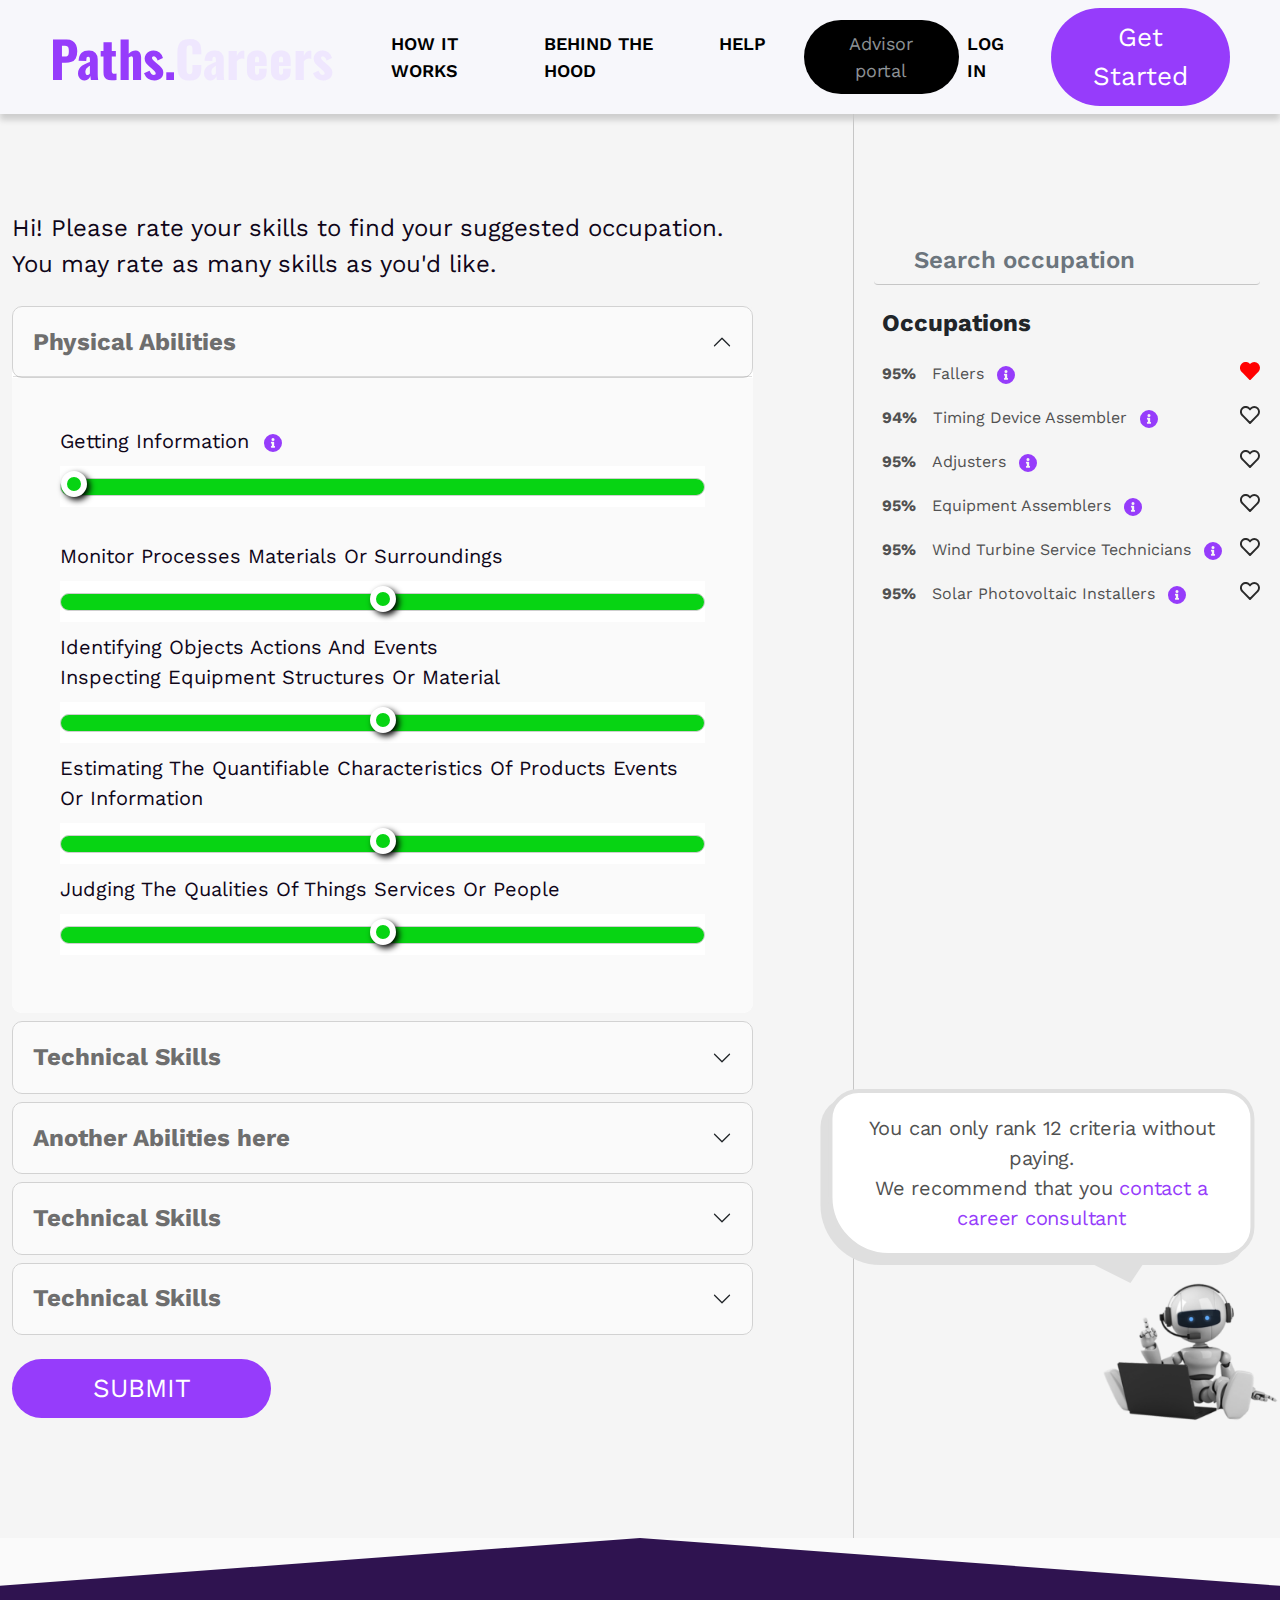
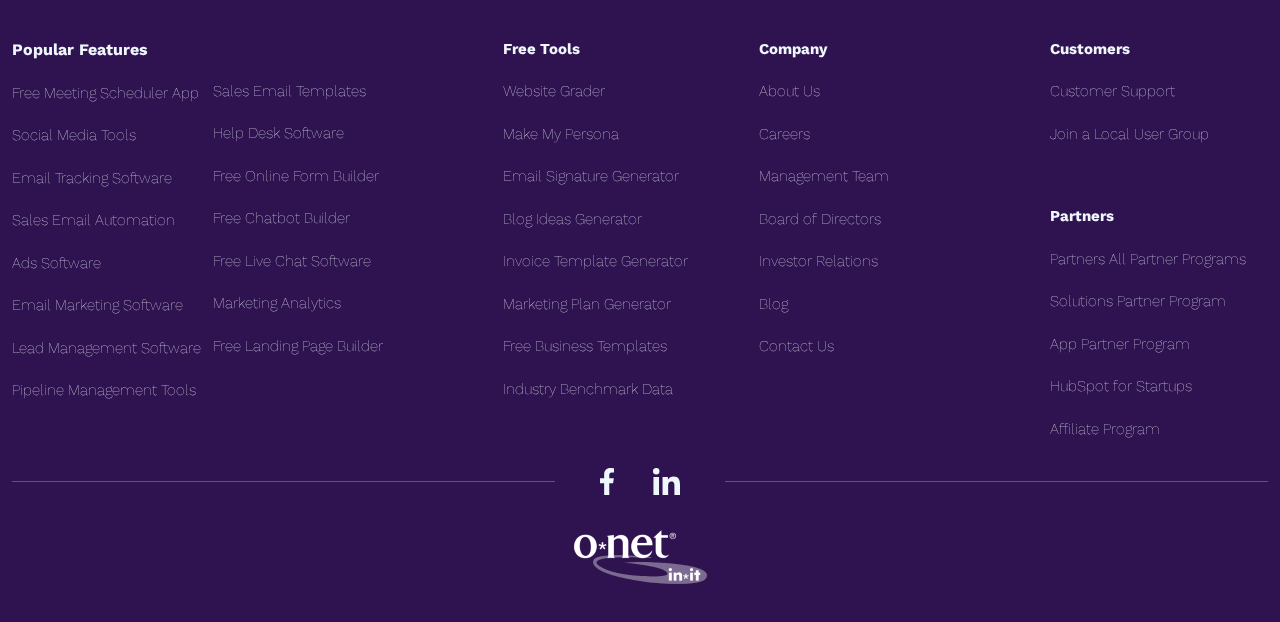
==== commit fab7661d: "replacing font awesome with svg" ====
--- a/advisor-portal.html
+++ b/advisor-portal.html
@@ -10,12 +10,10 @@
   <link rel="preconnect" href="https://fonts.googleapis.com">
   <link rel="preconnect" href="https://fonts.gstatic.com" crossorigin>
   <link href="https://fonts.googleapis.com/css2?family=Oswald:wght@300;400;600;700&family=Playfair+Display:wght@400;600;900&family=Work+Sans:ital,wght@0,200;0,400;0,700;1,900&display=swap" rel="stylesheet">
-  <!-- font awesome -->
-  <link rel="stylesheet" href="https://cdnjs.cloudflare.com/ajax/libs/font-awesome/6.1.1/css/all.min.css" integrity="sha512-KfkfwYDsLkIlwQp6LFnl8zNdLGxu9YAA1QvwINks4PhcElQSvqcyVLLD9aMhXd13uQjoXtEKNosOWaZqXgel0g==" crossorigin="anonymous" referrerpolicy="no-referrer" />
   <!-- My CSS -->
   <link rel="stylesheet" href="style.css">
   <link rel="stylesheet" href="media-queries.css">
-  
+
   <title>advisor portal</title>
 </head>
 
@@ -78,7 +76,7 @@
                         <div>
                           <label for="range-control-1">
                             Getting Information
-                            <i class="fa-solid fa-circle-info ms-2" data-toggle="tooltip" data-placement="top" title="Tooltip on top"></i>
+                            <img src="img/icons/info.svg" alt="info" class="ms-2" data-toggle="tooltip" data-placement="top" title="Tooltip on top">
                           </label>
                         </div>
                         <input type="range" class="form-control-range" name="range1" min="0" max="5" value="0" id="range-control-1">
@@ -210,44 +208,44 @@
                   <li class="d-flex justify-content-between">
                     <div>
                       <span class="bold me-3">95%</span>Fallers
-                      <i class="fa-solid fa-circle-info ms-2" data-toggle="tooltip" data-placement="top" title="Tooltip on top"></i>
-                    </div>
-                    <i class="fa-solid fa-heart "></i>
+                      <img src="img/icons/info.svg" alt="info" class="ms-2" data-toggle="tooltip" data-placement="top" title="Tooltip on top">
+                    </div>
+                    <img src="img/icons/heart-red.svg" alt="like">
                   </li>
                   <li class="d-flex justify-content-between">
                     <div>
                       <span class="bold me-3">94%</span>Timing Device Assembler
-                      <i class="fa-solid fa-circle-info ms-2" data-toggle="tooltip" data-placement="top" title="Tooltip on top"></i>
-                    </div>
-                    <i class="fa-regular fa-heart"></i>
+                      <img src="img/icons/info.svg" alt="info" class="ms-2" data-toggle="tooltip" data-placement="top" title="Tooltip on top">
+                    </div>
+                    <img src="img/icons/heart-black-thin.svg" alt="like">
                   </li>
                   <li class="d-flex justify-content-between">
                     <div>
                       <span class="bold me-3">95%</span>Adjusters
-                      <i class="fa-solid fa-circle-info ms-2" data-toggle="tooltip" data-placement="top" title="Tooltip on top"></i>
-                    </div>
-                    <i class="fa-regular fa-heart"></i>
+                      <img src="img/icons/info.svg" alt="info" class="ms-2" data-toggle="tooltip" data-placement="top" title="Tooltip on top">
+                    </div>
+                    <img src="img/icons/heart-black-thin.svg" alt="like">
                   </li>
                   <li class="d-flex justify-content-between">
                     <div>
                       <span class="bold me-3">95%</span>Equipment Assemblers
-                      <i class="fa-solid fa-circle-info ms-2" data-toggle="tooltip" data-placement="top" title="Tooltip on top"></i>
-                    </div>
-                    <i class="fa-regular fa-heart"></i>
+                      <img src="img/icons/info.svg" alt="info" class="ms-2" data-toggle="tooltip" data-placement="top" title="Tooltip on top">
+                    </div>
+                    <img src="img/icons/heart-black-thin.svg" alt="like">
                   </li>
                   <li class="d-flex justify-content-between">
                     <div>
                       <span class="bold me-3">95%</span>Wind Turbine Service Technicians
-                      <i class="fa-solid fa-circle-info ms-2" data-toggle="tooltip" data-placement="top" title="Tooltip on top"></i>
-                    </div>
-                    <i class="fa-regular fa-heart"></i>
+                      <img src="img/icons/info.svg" alt="info" class="ms-2" data-toggle="tooltip" data-placement="top" title="Tooltip on top">
+                    </div>
+                    <img src="img/icons/heart-black-thin.svg" alt="like">
                   </li>
                   <li class="d-flex justify-content-between">
                     <div>
                       <span class="bold me-3">95%</span>Solar Photovoltaic Installers
-                      <i class="fa-solid fa-circle-info ms-2" data-toggle="tooltip" data-placement="top" title="Tooltip on top"></i>
-                    </div>
-                    <i class="fa-regular fa-heart"></i>
+                      <img src="img/icons/info.svg" alt="info" class="ms-2" data-toggle="tooltip" data-placement="top" title="Tooltip on top">
+                    </div>
+                    <img src="img/icons/heart-black-thin.svg" alt="like">
                   </li>
                 </ul>
               </div>
@@ -291,7 +289,7 @@
 
 
   <!-- footer -->
-  <footer class="footer mt-negative-5">
+  <footer class="footer">
     <div class="container container-17">
       <div class="row footer-top">
         <div class="col-xl-4 col-md-6">
@@ -361,15 +359,12 @@
         </div>
       </div>
       <div class="social-media">
-        <a href=""><i class="fa-brands fa-facebook-f"></i></a>
-        <a href=""><i class="fa-brands fa-instagram"></i></a>
-        <a href=""><i class="fa-brands fa-youtube"></i></a>
-        <a href=""><i class="fa-brands fa-twitter"></i></a>
-        <a href=""><i class="fa-brands fa-linkedin-in"></i></a>
-      </div>
-      <hr>
+        <a href=""><img src="img/icons/facebook.svg" alt="facebook"></a>
+        <a href=""><img src="img/icons/linkedin.svg" alt="facebook"></a>
+      </div>
+      <hr />
       <div class="footer-logo">
-        <img src="img/logo.png" alt="">
+        <img src="img/logo.png" alt="" />
       </div>
     </div>
   </footer>
--- a/style.css
+++ b/style.css
@@ -6,1490 +6,1487 @@
 
 /* base */
 body {
-	font-family: 'Playfair Display', serif;
-	background-color: #FAFAFA;
+  font-family: 'Playfair Display', serif;
+  background-color: #FAFAFA;
 }
 
 @media (min-width: 1200px) {
-	.container-9 {
-		max-width: 900px;
-	}
-
-	.container-12 {
-		max-width: 1230px;
-	}
-
-	.container-16 {
-		max-width: 1600px;
-	}
-
-	.container-17 {
-		max-width: 1700px;
-	}
+  .container-9 {
+    max-width: 900px;
+  }
+
+  .container-12 {
+    max-width: 1230px;
+  }
+
+  .container-16 {
+    max-width: 1600px;
+  }
+
+  .container-17 {
+    max-width: 1700px;
+  }
 }
 
 /* utilities */
 .primary-color {
-	color: #963CFB;
+  color: #963CFB;
 }
 
 .bold {
-	font-weight: bold;
+  font-weight: bold;
 }
 
 .bold-6 {
-	font-weight: 600;
+  font-weight: 600;
 }
 
 .btn {
-	color: #fff;
-	background-color: #963CFB;
-	border: none;
-	border-radius: 50px;
-	padding: 10px 30px;
-	font-size: 26px;
-	font-family: 'Work Sans', sans-serif;
-	z-index: 500;
-}
-
-@media (max-width: 600px) {
-	.btn {
-		max-width: 288px;
-		padding-top: 20px;
-		padding-bottom: 20px;
-		font-size: 18px;
-	}
+  color: #fff;
+  background-color: #963CFB;
+  border: none;
+  border-radius: 50px;
+  padding: 10px 30px;
+  font-size: 26px;
+  font-family: 'Work Sans', sans-serif;
+  z-index: 500;
+}
+
+@media (max-width: 600px) {
+  .btn {
+    max-width: 288px;
+    padding-top: 20px;
+    padding-bottom: 20px;
+    font-size: 18px;
+  }
 }
 
 .btn:hover {
-	color: #EFE7FE;
+  color: #EFE7FE;
 }
 
 .btn-2 {
-	border: 2px solid #963CFB;
-	border-radius: 23px;
-	text-decoration: none;
-	color: #963CFB;
-	padding: 10px 30px;
-	font-weight: 600;
-	display: inline-block;
+  border: 2px solid #963CFB;
+  border-radius: 23px;
+  text-decoration: none;
+  color: #963CFB;
+  padding: 10px 30px;
+  font-weight: 600;
+  display: inline-block;
 }
 
 .btn-2:hover {
-	color: #963CFB;
+  color: #963CFB;
 }
 
 .bg-black {
-	background-color: black;
+  background-color: black;
 }
 
 .secondary-title {
-	text-align: center;
-	color: #0F0619;
-	font-size: 70px;
+  text-align: center;
+  color: #0F0619;
+  font-size: 70px;
 }
 
 @media (max-width: 1200px) {
-	.secondary-title {
-		font-size: 30px;
-		margin-bottom: 80px;
-		line-height: 40px;
-	}
+  .secondary-title {
+    font-size: 30px;
+    margin-bottom: 80px;
+    line-height: 40px;
+  }
 }
 
 .secondary-title strong {
-	font-family: 'Work Sans', sans-serif;
+  font-family: 'Work Sans', sans-serif;
 }
 
 .heading-2 {
-	font-size: 24px;
-	font-weight: bold;
-	font-family: 'Work Sans', sans-serif;
-	color: #6E6E6E;
-}
-
-@media (max-width: 600px) {
-	.heading-2 {
-		font-size: 16px;
-		font-weight: 600;
-	}
+  font-size: 24px;
+  font-weight: bold;
+  font-family: 'Work Sans', sans-serif;
+  color: #6E6E6E;
+}
+
+@media (max-width: 600px) {
+  .heading-2 {
+    font-size: 16px;
+    font-weight: 600;
+  }
 }
 
 .mb-100 {
-	margin-bottom: 100px;
+  margin-bottom: 100px;
 }
 
 .mt-negative-5 {
-	margin-top: -50px;
+  margin-top: -50px;
 }
 
 .mt-negative-7 {
-	margin-top: -70px;
+  margin-top: -70px;
 }
 
 .clouds-dark-img {
-	height: 190px;
-	width: 100%;
-	background-color: #f7f7f7;
-	background-image: url("img/Intersection-11.svg");
-	background-repeat: no-repeat;
-	background-position: center;
-	background-size: cover;
-	background-position-y: 50px;
+  height: 190px;
+  width: 100%;
+  background-image: url("img/Intersection-11.svg");
+  background-repeat: no-repeat;
+  background-position: center;
+  background-size: cover;
+  background-position-y: 50px;
 }
 
 @media (max-width: 1400px) {
-	.clouds-dark-img {
-		height: 150px;
-	}
-}
-
-@media (max-width: 600px) {
-	.clouds-dark-img {
-		height: 58px;
-		background-position: bottom;
-		background-position-y: 26px;
-	}
+  .clouds-dark-img {
+    height: 150px;
+  }
+}
+
+@media (max-width: 600px) {
+  .clouds-dark-img {
+    height: 58px;
+    background-position: bottom;
+    background-position-y: 26px;
+  }
 }
 
 .clouds-white-img {
-	height: 190px;
-	width: 100%;
-	background-image: url("img/Intersection-12.svg");
-	background-repeat: no-repeat;
-	background-position: center;
-	background-size: cover;
-	background-position-y: 70px;
-}
-
-@media (max-width: 600px) {
-	.clouds-white-img {
-		height: 59px;
-		background-position-y: 30px;
-	}
+  height: 190px;
+  width: 100%;
+  background-image: url("img/Intersection-12.svg");
+  background-repeat: no-repeat;
+  background-position: center;
+  background-size: cover;
+  background-position-y: 70px;
+}
+
+@media (max-width: 600px) {
+  .clouds-white-img {
+    height: 59px;
+    background-position-y: 30px;
+  }
 }
 
 @media (min-width: 992px) {
-	.border-left-lg-1 {
-		border-left: 1px solid #C6C6C6;
-	}
+  .border-left-lg-1 {
+    border-left: 1px solid #C6C6C6;
+  }
 }
 
 .text-initial {
-	text-transform: initial;
+  text-transform: initial;
+}
+
+.btn-close {
+  background-image: url(img/icons/close.svg);
+  opacity: 1;
 }
 
 /* navbar */
 .navbar {
-	padding-right: 50px;
-	padding-left: 50px;
-	z-index: 500;
-	font-family: 'Work Sans', sans-serif;
-}
-
-@media (max-width: 600px) {
-	.navbar {
-		padding-right: 20px;
-		padding-left: 20px;
-	}
+  padding-right: 50px;
+  padding-left: 50px;
+  z-index: 500;
+  font-family: 'Work Sans', sans-serif;
+}
+
+@media (max-width: 600px) {
+  .navbar {
+    padding-right: 20px;
+    padding-left: 20px;
+  }
 }
 
 .navbar .navbar-brand {
-	font-weight: bold;
-	font-size: 50px;
-	color: #EFE7FE;
-	margin-right: 50px;
-	font-family: 'Oswald', sans-serif;
-}
-
-@media (max-width: 992px) {
-	.navbar .navbar-brand {
-		font-size: 30px;
-	}
+  font-weight: bold;
+  font-size: 50px;
+  color: #EFE7FE;
+  margin-right: 50px;
+  font-family: 'Oswald', sans-serif;
+}
+
+@media (max-width: 992px) {
+  .navbar .navbar-brand {
+    font-size: 30px;
+  }
 }
 
 .navbar .navbar-nav {
-	text-transform: uppercase;
-	font-weight: 600;
+  text-transform: uppercase;
+  font-weight: 600;
 }
 
 .navbar .navbar-nav .nav-item {
-	padding-right: 30px;
-}
-
-@media (max-width: 992px) {
-	.navbar .navbar-nav .nav-item:last-child {
-		padding-left: 0;
-	}
+  padding-right: 30px;
+}
+
+@media (max-width: 992px) {
+  .navbar .navbar-nav .nav-item:last-child {
+    padding-left: 0;
+  }
 }
 
 .navbar ul li a {
-	color: #EFE7FE;
-	font-size: 18px;
+  color: #EFE7FE;
+  font-size: 18px;
 }
 
 .navbar .nav-link:focus,
 .navbar .nav-link:hover {
-	color: #EFE7FE;
+  color: #EFE7FE;
 }
 
 .navbar .btn.bg-black {
-	font-size: 18px;
-}
-
-@media (max-width: 600px) {
-	.navbar .btn {
-		width: auto;
-		padding: 10px 30px;
-	}
+  font-size: 18px;
+}
+
+@media (max-width: 600px) {
+  .navbar .btn {
+    width: auto;
+    padding: 10px 30px;
+  }
 }
 
 /* navbar button responsive */
 .navbar .navbar-toggler {
-	box-shadow: none;
+  box-shadow: none;
 }
 
 .custom-toggler.navbar-toggler-icon {
-	background-image: url("data:image/svg+xml;charset=utf8,%3Csvg viewBox='0 0 32 32' xmlns='http://www.w3.org/2000/svg'%3E%3Cpath stroke='rgba(255,255,255, 1)' stroke-width='2' stroke-linecap='round' stroke-miterlimit='10' d='M4 8h24M4 16h24M4 24h24'/%3E%3C/svg%3E");
+  background-image: url("data:image/svg+xml;charset=utf8,%3Csvg viewBox='0 0 32 32' xmlns='http://www.w3.org/2000/svg'%3E%3Cpath stroke='rgba(255,255,255, 1)' stroke-width='2' stroke-linecap='round' stroke-miterlimit='10' d='M4 8h24M4 16h24M4 24h24'/%3E%3C/svg%3E");
 }
 
 /* internal page header */
 header {
-	background-color: #F7F7FB;
-	box-shadow: 0px 6px 6px #00000029;
-	position: relative;
+  background-color: #F7F7FB;
+  box-shadow: 0px 6px 6px #00000029;
+  position: relative;
 }
 
 header .navbar ul li a {
-	color: black;
+  color: black;
 }
 
 header .navbar .btn.bg-black {
-	color: #EFF7FD;
-	color: rgba(239, 247, 253, 0.6);
+  color: #EFF7FD;
+  color: rgba(239, 247, 253, 0.6);
 }
 
 header .navbar .nav-link:focus,
 header .navbar .nav-link:hover {
-	color: black;
+  color: black;
 }
 
 header .custom-toggler.navbar-toggler-icon {
-	background-image: url("data:image/svg+xml;charset=utf8,%3Csvg viewBox='0 0 32 32' xmlns='http://www.w3.org/2000/svg'%3E%3Cpath stroke='rgb(103,103,103)' stroke-width='2' stroke-linecap='round' stroke-miterlimit='10' d='M4 8h24M4 16h24M4 24h24'/%3E%3C/svg%3E");
+  background-image: url("data:image/svg+xml;charset=utf8,%3Csvg viewBox='0 0 32 32' xmlns='http://www.w3.org/2000/svg'%3E%3Cpath stroke='rgb(103,103,103)' stroke-width='2' stroke-linecap='round' stroke-miterlimit='10' d='M4 8h24M4 16h24M4 24h24'/%3E%3C/svg%3E");
 }
 
 /* showcase section */
 .showcase-section {
-	background-image: linear-gradient(to bottom right, rgba(0, 0, 0, 0.6), rgba(0, 0, 0, 0.6)), url(img/image-3.png);
-	background-size: cover;
-	background-position: center;
-	background-repeat: no-repeat;
-	color: #EFE7FE;
-	clip-path: polygon(100% 100%, 50% 93%, 0 100%, 0 0, 100% 0);
-	padding-bottom: 150px;
+  background-image: linear-gradient(to bottom right, rgba(0, 0, 0, 0.6), rgba(0, 0, 0, 0.6)), url(img/image-3.png);
+  background-size: cover;
+  background-position: center;
+  background-repeat: no-repeat;
+  color: #EFE7FE;
+  clip-path: polygon(100% 100%, 50% 93%, 0 100%, 0 0, 100% 0);
+  padding-bottom: 150px;
 }
 
 @media (max-width: 1200px) {
-	.showcase-section {
-		height: auto;
-	}
-}
-
-@media (max-width: 600px) {
-	.showcase-section {
-		clip-path: polygon(100% 100%, 50% 88%, 0 100%, 0 0, 100% 0);
-		background-position: right;
-	}
+  .showcase-section {
+    height: auto;
+  }
+}
+
+@media (max-width: 600px) {
+  .showcase-section {
+    clip-path: polygon(100% 100%, 50% 88%, 0 100%, 0 0, 100% 0);
+    background-position: right;
+  }
 }
 
 .section-showcase-inner {
-	text-align: center;
-	padding-top: 80px;
-}
-
-@media (max-width: 600px) {
-	.showcase-section-inner {
-		padding-top: 130px;
-	}
+  text-align: center;
+  padding-top: 80px;
+}
+
+@media (max-width: 600px) {
+  .showcase-section-inner {
+    padding-top: 130px;
+  }
 }
 
 @media (min-width: 1200px) {
-	.section-showcase-inner .container {
-		max-width: 900px;
-	}
+  .section-showcase-inner .container {
+    max-width: 900px;
+  }
 }
 
 .showcase-section h1 {
-	font-size: 116px;
-	margin-bottom: 70px;
+  font-size: 116px;
+  margin-bottom: 70px;
 }
 
 @media (max-width: 1200px) {
-	.showcase-section h1 {
-		font-size: 4rem;
-		margin-bottom: 100px;
-	}
-}
-
-@media (max-width: 992px) {
-	.showcase-section h1 {
-		font-size: 38px;
-	}
-}
-
-@media (max-width: 600px) {
-	.showcase-section h1 {
-		font-size: 2.3rem;
-		margin-bottom: 50px;
-	}
+  .showcase-section h1 {
+    font-size: 4rem;
+    margin-bottom: 100px;
+  }
+}
+
+@media (max-width: 992px) {
+  .showcase-section h1 {
+    font-size: 38px;
+  }
+}
+
+@media (max-width: 600px) {
+  .showcase-section h1 {
+    font-size: 2.3rem;
+    margin-bottom: 50px;
+  }
 }
 
 .showcase-section h1 span {
-	display: block;
-	font-family: 'Work Sans', sans-serif;
-}
-
-@media (max-width: 600px) {
-	.showcase-section h1 span {
-		display: inline;
-	}
+  display: block;
+  font-family: 'Work Sans', sans-serif;
+}
+
+@media (max-width: 600px) {
+  .showcase-section h1 span {
+    display: inline;
+  }
 }
 
 .showcase-section .lead {
-	color: #b0a5a5;
-	margin-right: auto;
-	margin-left: auto;
-	margin-bottom: 35px;
-	font-size: 34px;
-	font-family: 'Work Sans', sans-serif;
-	font-weight: light;
-}
-
-@media (max-width: 992px) {
-	.showcase-section .lead {
-		margin-bottom: 35px;
-		font-size: 16px;
-		letter-spacing: 1px;
-		padding-right: 11px;
-		padding-left: 11px;
-	}
+  color: #b0a5a5;
+  margin-right: auto;
+  margin-left: auto;
+  margin-bottom: 35px;
+  font-size: 34px;
+  font-family: 'Work Sans', sans-serif;
+  font-weight: light;
+}
+
+@media (max-width: 992px) {
+  .showcase-section .lead {
+    margin-bottom: 35px;
+    font-size: 16px;
+    letter-spacing: 1px;
+    padding-right: 11px;
+    padding-left: 11px;
+  }
 }
 
 .showcase-section .lead span {
-	text-transform: uppercase;
-	color: white;
-}
-
-@media (max-width: 992px) {
-	.section-showcase-inner .btn {
-		font-size: 18px;
-	}
+  text-transform: uppercase;
+  color: white;
+}
+
+@media (max-width: 992px) {
+  .section-showcase-inner .btn {
+    font-size: 18px;
+  }
 }
 
 /* procedure section */
 .procedure-section {
-	margin: -80px 10px 50px 10px;
-	position: relative;
-	overflow: hidden;
+  margin: -80px 10px 50px 10px;
+  position: relative;
+  overflow: hidden;
 }
 
 .procedure-section-top {
-	text-align: center;
+  text-align: center;
 }
 
 .procedure-section .btn {
-	font-size: 26px;
-	margin-bottom: 50px;
-}
-
-@media (max-width: 600px) {
-	.procedure-section .btn {
-		font-size: 18px;
-		margin-bottom: 80px;
-	}
+  font-size: 26px;
+  margin-bottom: 50px;
+}
+
+@media (max-width: 600px) {
+  .procedure-section .btn {
+    font-size: 18px;
+    margin-bottom: 80px;
+  }
 }
 
 .procedure-section .procedure-col {
-	position: relative;
+  position: relative;
 }
 
 .procedure-section .procedure-col:first-of-type {
-	padding-right: 120px;
-	padding-left: 0;
-	padding-top: 50px;
+  padding-right: 120px;
+  padding-left: 0;
+  padding-top: 50px;
 }
 
 @media (max-width: 1200px) {
-	.procedure-section .procedure-col:first-of-type {
-		padding-right: 105px;
-	}
+  .procedure-section .procedure-col:first-of-type {
+    padding-right: 105px;
+  }
 }
 
 .procedure-section .procedure-col:last-of-type {
-	padding-left: 120px;
-	padding-right: 0;
-	padding-top: 80px;
+  padding-left: 120px;
+  padding-right: 0;
+  padding-top: 80px;
 }
 
 @media (max-width: 1200px) {
-	.procedure-section .procedure-col:last-of-type {
-		padding-left: 105px;
-	}
+  .procedure-section .procedure-col:last-of-type {
+    padding-left: 105px;
+  }
 }
 
 .procedure-section .first-arrow {
-	height: 200px;
-	position: absolute;
-	z-index: 10;
-	top: 70px;
-	right: -45px;
+  height: 200px;
+  position: absolute;
+  z-index: 10;
+  top: 70px;
+  right: -45px;
 }
 
 @media (max-width: 1200px) {
-	.procedure-section .first-arrow {
-		height: 170px;
-		top: 40px;
-		right: -37px;
-	}
+  .procedure-section .first-arrow {
+    height: 170px;
+    top: 40px;
+    right: -37px;
+  }
 }
 
 .procedure-section .second-arrow {
-	height: 110px;
-	position: absolute;
-	z-index: 10;
-	top: 117px;
-	left: -44px;
+  height: 110px;
+  position: absolute;
+  z-index: 10;
+  top: 117px;
+  left: -44px;
 }
 
 @media (max-width: 1200px) {
-	.procedure-section .second-arrow {
-		height: 93px;
-		top: 75px;
-		left: -35px;
-	}
+  .procedure-section .second-arrow {
+    height: 93px;
+    top: 75px;
+    left: -35px;
+  }
 }
 
 .procedure-section .procedure-col p,
 .procedure-slider p {
-	font-size: 24px;
-	color: #0F0619;
-	margin-top: 50px;
-	font-family: 'Work Sans', sans-serif;
-}
-
-@media (max-width: 600px) {
-	.procedure-slider p {
-		font-size: 16px;
-		padding-right: 13px;
-		padding-left: 12px;
-	}
+  font-size: 24px;
+  color: #0F0619;
+  margin-top: 50px;
+  font-family: 'Work Sans', sans-serif;
+}
+
+@media (max-width: 600px) {
+  .procedure-slider p {
+    font-size: 16px;
+    padding-right: 13px;
+    padding-left: 12px;
+  }
 }
 
 .procedure-slider {
-	text-align: center;
-	font-size: 16px;
+  text-align: center;
+  font-size: 16px;
 }
 
 .procedure-slider .slick-dots li button:before {
-	font-size: 23px;
+  font-size: 23px;
 }
 
 .slick-dots li.slick-active button:before {
-	color: #963CFB !important;
+  color: #963CFB !important;
 }
 
 /* contact section */
 .contact-section {
-	background-color: #ECECEC;
-}
-
-@media (max-width: 600px) {
-	.contact-section {
-		padding-top: 70px;
-	}
+  background-color: #ECECEC;
+}
+
+@media (max-width: 600px) {
+  .contact-section {
+    padding-top: 70px;
+  }
 }
 
 @media (max-width: 768px) {
-	.contact-section .row {
-		flex-direction: column-reverse;
-	}
+  .contact-section .row {
+    flex-direction: column-reverse;
+  }
 }
 
 .contact-section-left {
-	display: grid;
-	grid-gap: 80px;
+  display: grid;
+  grid-gap: 80px;
 }
 
 @media (max-width: 1200px) {
-	.contact-section-left {
-		grid-gap: 0;
-	}
+  .contact-section-left {
+    grid-gap: 0;
+  }
 }
 
 .contact-section-left .btn {
-	max-width: 400px;
-	margin: auto;
+  max-width: 400px;
+  margin: auto;
 }
 
 /* about section */
 .about-section {
-	font-size: 24px;
-	background-color: #F6F6F6;
-	clip-path: polygon(100% 100%, 50% 93%, 0 100%, 0 0, 100% 0);
-	padding-bottom: 100px;
-	padding-right: 9px;
-	padding-left: 9px;
+  font-size: 24px;
+  background-color: #F6F6F6;
+  clip-path: polygon(100% 100%, 50% 93%, 0 100%, 0 0, 100% 0);
+  padding-bottom: 100px;
+  padding-right: 9px;
+  padding-left: 9px;
 }
 
 @media (max-width: 1200px) {
-	.about-section {
-		font-size: 16px;
-	}
-}
-
-@media (max-width: 600px) {
-	.about-section {
-		padding-bottom: 160px;
-	}
+  .about-section {
+    font-size: 16px;
+  }
+}
+
+@media (max-width: 600px) {
+  .about-section {
+    padding-bottom: 160px;
+  }
 }
 
 .about-section .secondary-title {
-	text-align: left;
-	margin-bottom: 50px;
-}
-
-@media (max-width: 992px) {
-	.about-section .secondary-title {
-		margin-bottom: 20px;
-	}
+  text-align: left;
+  margin-bottom: 50px;
+}
+
+@media (max-width: 992px) {
+  .about-section .secondary-title {
+    margin-bottom: 20px;
+  }
 }
 
 @media (max-width: 768px) {
-	.contact-section .secondary-title {
-		margin-top: 80px;
-	}
+  .contact-section .secondary-title {
+    margin-top: 80px;
+  }
 }
 
 .about-section p {
-	font-family: 'Work Sans', sans-serif;
+  font-family: 'Work Sans', sans-serif;
 }
 
 /* contact section 2 */
 .contact-section-2 {
-	margin-top: -110px;
-	padding-bottom: 50px;
-	position: relative;
-}
-
-@media (max-width: 600px) {
-	.contact-section-2 {
-		margin-top: -158px;
-		padding-right: 9px;
-		padding-left: 9px;
-	}
+  margin-top: -110px;
+  padding-bottom: 50px;
+  position: relative;
+}
+
+@media (max-width: 600px) {
+  .contact-section-2 {
+    margin-top: -158px;
+    padding-right: 9px;
+    padding-left: 9px;
+  }
 }
 
 @media (max-width: 768px) {
-	.contact-section-2 .row {
-		flex-direction: column-reverse;
-	}
+  .contact-section-2 .row {
+    flex-direction: column-reverse;
+  }
 }
 
 .contact-section-2 .secondary-title {
-	text-align: left;
-	margin-bottom: 25px;
-}
-
-@media (max-width: 992px) {
-	.contact-section-2 .secondary-title {
-		margin-bottom: 20px;
-	}
+  text-align: left;
+  margin-bottom: 25px;
+}
+
+@media (max-width: 992px) {
+  .contact-section-2 .secondary-title {
+    margin-bottom: 20px;
+  }
 }
 
 @media (max-width: 768px) {
-	.contact-section-2 .secondary-title {
-		margin-top: 30px;
-	}
+  .contact-section-2 .secondary-title {
+    margin-top: 30px;
+  }
 }
 
 .contact-section-2 p {
-	font-family: 'Work Sans', sans-serif;
+  font-family: 'Work Sans', sans-serif;
 }
 
 .contact-section-2 .btn {
-	margin-top: 20px;
+  margin-top: 20px;
 }
 
 /* footer */
 .footer {
-	background-color: #2F1350;
-	color: #EFF7FD;
-	font-family: 'Work Sans', sans-serif;
-	clip-path: polygon(50% 0, 100% 7%, 100% 100%, 0 100%, 0 7%);
-	padding-top: 100px;
-	padding-bottom: 30px;
-}
-
-@media (max-width: 600px) {
-	.footer {
-		clip-path: polygon(50% 0, 100% 3%, 100% 100%, 0 100%, 0 3%);
-	}
+  background-color: #2F1350;
+  color: #EFF7FD;
+  font-family: 'Work Sans', sans-serif;
+  clip-path: polygon(50% 0, 100% 7%, 100% 100%, 0 100%, 0 7%);
+  padding-top: 100px;
+  padding-bottom: 30px;
+}
+
+@media (max-width: 600px) {
+  .footer {
+    clip-path: polygon(50% 0, 100% 3%, 100% 100%, 0 100%, 0 3%);
+  }
 }
 
 @media (min-width: 1200px) {
-	.footer .footer-top > div:nth-child(2) {
-		padding-left: 76px;
-	}
-
-	.footer .footer-top > div:nth-child(4) {
-		padding-left: 90px;
-	}
+  .footer .footer-top > div:nth-child(2) {
+    padding-left: 76px;
+  }
+
+  .footer .footer-top > div:nth-child(4) {
+    padding-left: 90px;
+  }
 }
 
 @media (max-width: 1200px) {
-	.footer .footer-top {
-		text-align: center;
-	}
+  .footer .footer-top {
+    text-align: center;
+  }
 }
 
 .footer .ul-container {
-	display: grid;
-	grid-template-columns: 1fr 1fr;
-}
-
-@media (max-width: 600px) {
-	.footer .ul-container {
-		grid-template-columns: 1fr;
-	}
+  display: grid;
+  grid-template-columns: 1fr 1fr;
+}
+
+@media (max-width: 600px) {
+  .footer .ul-container {
+    grid-template-columns: 1fr;
+  }
 }
 
 .footer ul {
-	list-style: none;
-	font-size: 15px;
-	padding-left: 0;
+  list-style: none;
+  font-size: 15px;
+  padding-left: 0;
 }
 
 .footer .ul-container ul:last-of-type {
-	margin-top: 18px;
-}
-
-@media (max-width: 600px) {
-	.footer .ul-container ul:first-of-type {
-		margin-bottom: 0;
-	}
-
-	.footer .ul-container ul:last-of-type {
-		margin-top: 0;
-	}
+  margin-top: 18px;
+}
+
+@media (max-width: 600px) {
+  .footer .ul-container ul:first-of-type {
+    margin-bottom: 0;
+  }
+
+  .footer .ul-container ul:last-of-type {
+    margin-top: 0;
+  }
 }
 
 .footer ul li {
-	margin-bottom: 20px;
+  margin-bottom: 20px;
 }
 
 .footer .footer-partners {
-	margin-top: 60px;
-}
-
-@media (max-width: 600px) {
-	.footer .footer-partners {
-		margin-top: 0;
-	}
+  margin-top: 60px;
+}
+
+@media (max-width: 600px) {
+  .footer .footer-partners {
+    margin-top: 0;
+  }
 }
 
 .footer .footer-list-title {
-	font-weight: bold;
+  font-weight: bold;
 }
 
 .footer ul li a {
-	color: #EFF7FD;
-	text-decoration: none;
-	font-weight: 100;
+  color: #EFF7FD;
+  text-decoration: none;
+  font-weight: 100;
 }
 
 .footer .social-media {
-	font-size: 25px;
-	text-align: center;
-	max-width: 330px;
-	margin: auto;
-	z-index: 3;
-	position: relative;
-	background-color: #2F1350;
-}
-
-@media (max-width: 600px) {
-	.footer .social-media {
-		max-width: 300px;
-	}
+  font-size: 25px;
+  text-align: center;
+  max-width: 170px;
+  margin: auto;
+  z-index: 3;
+  position: relative;
+  background-color: #2F1350;
 }
 
 .footer .social-media a {
-	margin-right: 30px;
-	color: white;
+  margin-right: 30px;
+  color: white;
 }
 
 .footer .social-media a:last-of-type {
-	margin-right: 0;
-}
+  margin-right: 0;
+}
+
+.footer .social-media img {
+  height: 27px;
+}
+
 
 .footer hr {
-	background-color: white;
-	/*  width: 97%;*/
-	margin: auto;
-	margin-top: -20px;
+  background-color: white;
+  /*  width: 97%;*/
+  margin: auto;
+  margin-top: -17px;
 }
 
 .footer .footer-logo {
-	text-align: center;
-	margin-top: 40px;
+  text-align: center;
+  margin-top: 40px;
 }
 
 .footer .footer-logo img {
-	height: 70px;
-	mix-blend-mode: screen;
+  height: 70px;
+  mix-blend-mode: screen;
 }
 
 
 /***** advisor portal page *****/
 .skills-section {
-	font-family: 'Work Sans', sans-serif;
-	background-color: #F5F5F5;
-	/*  padding-bottom: 100px;*/
+  font-family: 'Work Sans', sans-serif;
+  background-color: #F5F5F5;
+  /*  padding-bottom: 100px;*/
 }
 
 @media (max-width: 1200px) {
-	.skills-section {
-		padding-bottom: 50px;
-	}
+  .skills-section {
+    padding-bottom: 50px;
+  }
 }
 
 @media (min-width: 1200px) {
-	.skills-section .form-container {
-		padding-right: 100px;
-	}
+  .skills-section .form-container {
+    padding-right: 100px;
+  }
 }
 
 .skills-section .instructions {
-	color: #0F0619;
-	font-size: 24px;
-	max-width: 750px
-}
-
-@media (max-width: 992px) {
-
-	.skills-section .instructions,
-	.skills-section .accordion h2 button,
-	.skills-section .accordion label,
-	.skills-section .btn {
-		font-size: 16px;
-	}
+  color: #0F0619;
+  font-size: 24px;
+  max-width: 750px
+}
+
+@media (max-width: 992px) {
+
+  .skills-section .instructions,
+  .skills-section .accordion h2 button,
+  .skills-section .accordion label,
+  .skills-section .btn {
+    font-size: 16px;
+  }
 }
 
 .skills-section .accordion > .accordion-item {
-	border-radius: 10px;
-	border: none;
+  border-radius: 10px;
+  border: none;
 }
 
 .accordion-button:not(.collapsed)::after {
-	background-image: url("data:image/svg+xml,%3csvg xmlns='http://www.w3.org/2000/svg' viewBox='0 0 16 16' fill='%23212529'%3e%3cpath fill-rule='evenodd' d='M1.646 4.646a.5.5 0 0 1 .708 0L8 10.293l5.646-5.647a.5.5 0 0 1 .708.708l-6 6a.5.5 0 0 1-.708 0l-6-6a.5.5 0 0 1 0-.708z'/%3e%3c/svg%3e");
+  background-image: url("data:image/svg+xml,%3csvg xmlns='http://www.w3.org/2000/svg' viewBox='0 0 16 16' fill='%23212529'%3e%3cpath fill-rule='evenodd' d='M1.646 4.646a.5.5 0 0 1 .708 0L8 10.293l5.646-5.647a.5.5 0 0 1 .708.708l-6 6a.5.5 0 0 1-.708 0l-6-6a.5.5 0 0 1 0-.708z'/%3e%3c/svg%3e");
 }
 
 .skills-section .accordion > .accordion-item > .accordion-header {
-	background-color: #FAFAFA;
-	border: 1px solid #D2D2D2;
-	border-radius: 10px;
-	margin-bottom: 0;
+  background-color: #FAFAFA;
+  border: 1px solid #D2D2D2;
+  border-radius: 10px;
+  margin-bottom: 0;
 }
 
 .skills-section .accordion h2 button {
-	border: none;
-	color: #6E6E6E;
-	font-size: 24px;
-	font-weight: bold;
-	background-color: transparent;
-	padding: 1.3rem 1.25rem;
+  border: none;
+  color: #6E6E6E;
+  font-size: 24px;
+  font-weight: bold;
+  background-color: transparent;
+  padding: 1.3rem 1.25rem;
 }
 
 .accordion-button:focus {
-	box-shadow: none;
-}
-
-@media (max-width: 992px) {
-	.accordion .card-header button::after {
-		top: 22px;
-	}
+  box-shadow: none;
+}
+
+@media (max-width: 992px) {
+  .accordion .card-header button::after {
+    top: 22px;
+  }
 }
 
 .skills-section .accordion .accordion-body {
-	background-color: #FAFAFA;
-	border-bottom-left-radius: 10px;
-	border-bottom-right-radius: 10px;
+  background-color: #FAFAFA;
+  border-bottom-left-radius: 10px;
+  border-bottom-right-radius: 10px;
 }
 
 .skills-section .accordion .form-group div {
-	display: grid;
-	grid-template-columns: 1fr max-content;
+  display: grid;
+  grid-template-columns: 1fr max-content;
 }
 
 .skills-section .accordion label {
-	font-size: 20px;
-	color: #0F0619;
-}
-
-.skills-section [data-toggle="tooltip"] {
-	font-size: 18px;
-	color: #963CFB;
+  font-size: 20px;
+  color: #0F0619;
 }
 
 .skills-section .accordion .card-body span {
-	color: #9F9F9F;
+  color: #9F9F9F;
 }
 
 .skills-section .btn {
-	width: 259px;
-	text-transform: uppercase;
+  width: 259px;
+  text-transform: uppercase;
 }
 
 .skills-section__right {
-	min-height: 100vh;
-	position: relative;
-	/*  padding-bottom: 100px;*/
+  min-height: 100vh;
+  position: relative;
+  /*  padding-bottom: 100px;*/
 }
 
 .skills-section .occupations-container {
-	padding-top: 122px;
+  padding-top: 122px;
 }
 
 .skills-section .occupations-container .form-group {
-	position: relative;
+  position: relative;
 }
 
 .skills-section .occupations-container .form-group input {
-	padding-left: 40px;
-	color: #747474;
-	font-weight: 600;
-	font-size: 24px;
-	border: none;
-	border-bottom: 1px solid #C6C6C6;
-	background-color: transparent;
+  padding-left: 40px;
+  color: #747474;
+  font-weight: 600;
+  font-size: 24px;
+  border: none;
+  border-bottom: 1px solid #C6C6C6;
+  background-color: transparent;
 }
 
 .skills-section .occupations-container .form-group i {
-	position: absolute;
-	top: 15px;
-	left: 13px;
-	font-size: 19px;
-	color: #343434;
+  position: absolute;
+  top: 15px;
+  left: 13px;
+  font-size: 19px;
+  color: #343434;
 }
 
 .skills-section .occupations-container h3 {
-	color: color: #0F0619;
-	font-size: 24px;
-	font-weight: bold;
+  color: color: #0F0619;
+  font-size: 24px;
+  font-weight: bold;
 }
 
 .skills-section .occupations-container ul li {
-	margin-bottom: 20px;
-	color: #515151;
-}
-
-.skills-section .occupations-container ul .fa-heart {
-	font-size: 18px;
-}
-
-.skills-section .occupations-container ul .fa-solid.fa-heart {
-	color: #FF0000;
-}
-
-.skills-section .occupations-container ul .fa-regular.fa-heart {
-	color: #2A2A2A;
-}
+  margin-bottom: 20px;
+  color: #515151;
+}
+
+.skills-section .occupations-container ul img {
+  height: 18px;
+}
+
 
 .skills-section .contact-us {
-	position: absolute;
-	right: 0;
-	bottom: 115px;
-	text-align: right;
+  position: absolute;
+  right: 0;
+  bottom: 115px;
+  text-align: right;
 }
 
 .skills-section .contact-us p {
-	text-align: center;
-	font-size: 20px;
-	letter-spacing: -0.22px;
-	color: #515151;
-	transform: translateX(-6%);
-	border: 4px solid #DFDFDF;
-	border-radius: 30px 30px 30px 60px;
-	padding: 20px 24px;
-	background-color: white;
-	box-shadow: -8px 8px #DFDFDF;
+  text-align: center;
+  font-size: 20px;
+  letter-spacing: -0.22px;
+  color: #515151;
+  transform: translateX(-6%);
+  border: 4px solid #DFDFDF;
+  border-radius: 30px 30px 30px 60px;
+  padding: 20px 24px;
+  background-color: white;
+  box-shadow: -8px 8px #DFDFDF;
 }
 
 .skills-section .contact-us p:after {
-	content: "";
-	position: absolute;
-	top: 100%;
-	right: 100px;
-	width: 0;
-	border-top: 30px solid #DFDFDF;
-	border-left: 60px solid transparent;
-	border-right: 20px solid transparent;
+  content: "";
+  position: absolute;
+  top: 100%;
+  right: 100px;
+  width: 0;
+  border-top: 30px solid #DFDFDF;
+  border-left: 60px solid transparent;
+  border-right: 20px solid transparent;
 
 }
 
 .skills-section .contact-us a {
-	color: #963CFB;
-	text-decoration: none;
+  color: #963CFB;
+  text-decoration: none;
 }
 
 #resultsModal .btn-close {
-	color: #963CFB;
-	opacity: 1;
-	font-size: 20px;
-	font-weight: 400;
+  color: #963CFB;
+  opacity: 1;
+  font-size: 20px;
+  font-weight: 400;
 }
 
 #resultsModal .modal-header,
 #resultsModal .modal-footer {
-	border: 0;
+  border: 0;
 }
 
 #resultsModal .modal-footer button {
-	max-width: none;
+  max-width: none;
 }
 
 #resultsModal .modal-body .occupations-container {
-	padding-top: 0;
+  padding-top: 0;
 }
 
 #resultsModal .occupations-container .form-group input {
-	border-bottom: 1px solid #343434;
+  border-bottom: 1px solid #343434;
 }
 
 #resultsModal [data-toggle="tooltip"] {
-	display: none;
+  display: none;
 }
 
 
 /* range input styles */
 input[type=range] {
-	height: 41px;
-	-webkit-appearance: none;
-	margin: 10px 0;
-	width: 100%;
+  height: 41px;
+  -webkit-appearance: none;
+  margin: 10px 0;
+  width: 100%;
 }
 
 input[type=range]:focus {
-	outline: none;
+  outline: none;
 }
 
 input[type=range]::-webkit-slider-runnable-track {
-	width: 100%;
-	height: 18px;
-	cursor: pointer;
-	animate: 0.2s;
-	box-shadow: 0px 0px 0px #000000;
-	background: #07D413;
-	border-radius: 10px;
-	border: 1px solid #CFCFCF;
+  width: 100%;
+  height: 18px;
+  cursor: pointer;
+  animate: 0.2s;
+  box-shadow: 0px 0px 0px #000000;
+  background: #07D413;
+  border-radius: 10px;
+  border: 1px solid #CFCFCF;
 }
 
 input[type=range]::-webkit-slider-thumb {
-	box-shadow: 3px 3px 6px #000000;
-	border: 6px solid #FFFFFF;
-	height: 26px;
-	width: 26px;
-	border-radius: 33px;
-	background: #07D413;
-	cursor: pointer;
-	-webkit-appearance: none;
-	margin-top: -7.5px;
+  box-shadow: 3px 3px 6px #000000;
+  border: 6px solid #FFFFFF;
+  height: 26px;
+  width: 26px;
+  border-radius: 33px;
+  background: #07D413;
+  cursor: pointer;
+  -webkit-appearance: none;
+  margin-top: -7.5px;
 }
 
 input[type=range]:focus::-webkit-slider-runnable-track {
-	background: #07D413;
+  background: #07D413;
 }
 
 input[type=range]::-moz-range-track {
-	width: 100%;
-	height: 18px;
-	cursor: pointer;
-	animate: 0.2s;
-	box-shadow: 0px 0px 0px #000000;
-	background: #07D413;
-	border-radius: 10px;
-	border: 1px solid #CFCFCF;
+  width: 100%;
+  height: 18px;
+  cursor: pointer;
+  animate: 0.2s;
+  box-shadow: 0px 0px 0px #000000;
+  background: #07D413;
+  border-radius: 10px;
+  border: 1px solid #CFCFCF;
 }
 
 input[type=range]::-moz-range-thumb {
-	box-shadow: 3px 3px 6px #000000;
-	border: 6px solid #FFFFFF;
-	height: 26px;
-	width: 26px;
-	border-radius: 33px;
-	background: #07D413;
-	cursor: pointer;
+  box-shadow: 3px 3px 6px #000000;
+  border: 6px solid #FFFFFF;
+  height: 26px;
+  width: 26px;
+  border-radius: 33px;
+  background: #07D413;
+  cursor: pointer;
 }
 
 input[type=range]::-ms-track {
-	width: 100%;
-	height: 18px;
-	cursor: pointer;
-	animate: 0.2s;
-	background: transparent;
-	border-color: transparent;
-	color: transparent;
+  width: 100%;
+  height: 18px;
+  cursor: pointer;
+  animate: 0.2s;
+  background: transparent;
+  border-color: transparent;
+  color: transparent;
 }
 
 input[type=range]::-ms-fill-lower {
-	background: #07D413;
-	border: 1px solid #CFCFCF;
-	border-radius: 20px;
-	box-shadow: 0px 0px 0px #000000;
+  background: #07D413;
+  border: 1px solid #CFCFCF;
+  border-radius: 20px;
+  box-shadow: 0px 0px 0px #000000;
 }
 
 input[type=range]::-ms-fill-upper {
-	background: #07D413;
-	border: 1px solid #CFCFCF;
-	border-radius: 20px;
-	box-shadow: 0px 0px 0px #000000;
+  background: #07D413;
+  border: 1px solid #CFCFCF;
+  border-radius: 20px;
+  box-shadow: 0px 0px 0px #000000;
 }
 
 input[type=range]::-ms-thumb {
-	margin-top: 1px;
-	box-shadow: 3px 3px 6px #000000;
-	border: 6px solid #FFFFFF;
-	height: 26px;
-	width: 26px;
-	border-radius: 33px;
-	background: #07D413;
-	cursor: pointer;
+  margin-top: 1px;
+  box-shadow: 3px 3px 6px #000000;
+  border: 6px solid #FFFFFF;
+  height: 26px;
+  width: 26px;
+  border-radius: 33px;
+  background: #07D413;
+  cursor: pointer;
 }
 
 input[type=range]:focus::-ms-fill-lower {
-	background: #07D413;
+  background: #07D413;
 }
 
 input[type=range]:focus::-ms-fill-upper {
-	background: #07D413;
+  background: #07D413;
 }
 
 /***** advisor page *****/
 .advisors-section {
-	font-family: 'Work Sans', sans-serif;
-	/*	padding: 100px 0 250px 0;*/
-	background-color: #F5F5F5;
-}
-
-@media (max-width: 992px) {
-	.advisors-section .advisor {
-		font-size: 14px;
-	}
+  font-family: 'Work Sans', sans-serif;
+  /*	padding: 100px 0 250px 0;*/
+  background-color: #F5F5F5;
+}
+
+@media (max-width: 992px) {
+  .advisors-section .advisor {
+    font-size: 14px;
+  }
 }
 
 .advisors-section .advisor {
-	background-color: white;
-	border-radius: 10px;
-	color: black;
+  background-color: white;
+  border-radius: 10px;
+  color: black;
 }
 
 .advisors-section .advisor-img {
-	height: 122px;
-	margin-top: -15px;
-}
-
-@media (max-width: 992px) {
-	.advisors-section .advisor-img {
-		height: 44px;
-		margin-top: 0;
-	}
+  height: 122px;
+  margin-top: -15px;
+}
+
+@media (max-width: 992px) {
+  .advisors-section .advisor-img {
+    height: 44px;
+    margin-top: 0;
+  }
 }
 
 .advisors-section .advisor-title {
-	font-size: 18px;
-	font-weight: 500;
-}
-
-@media (max-width: 992px) {
-	.advisors-section .advisor-title {
-		font-size: 16px;
-	}
+  font-size: 18px;
+  font-weight: 500;
+}
+
+@media (max-width: 992px) {
+  .advisors-section .advisor-title {
+    font-size: 16px;
+  }
 }
 
 .advisors-section .advisor-title span {
-	font-size: 14px;
+  font-size: 14px;
 }
 
 .advisors-section .advisor-description {
-	color: #6E6E6E;
-	font-size: 18px;
-	max-width: 642px;
-}
-
-@media (max-width: 992px) {
-	.advisors-section .advisor-description {
-		font-size: 14px;
-	}
+  color: #6E6E6E;
+  font-size: 18px;
+  max-width: 642px;
+}
+
+@media (max-width: 992px) {
+  .advisors-section .advisor-description {
+    font-size: 14px;
+  }
 }
 
 .advisors-section .advisor-location {
-	font-size: 18px;
-}
-
-@media (max-width: 992px) {
-	.advisors-section .advisor-location {
-		color: #6E6E6E;
-		font-size: 14px;
-	}
+  font-size: 18px;
+}
+
+@media (max-width: 992px) {
+  .advisors-section .advisor-location {
+    color: #6E6E6E;
+    font-size: 14px;
+  }
 }
 
 .advisors-section .advisor-location i {
-	opacity: 0.4;
+  opacity: 0.4;
 }
 
 .advisors-section .advisor-meta-languages span,
 .advisors-section .advisor-meta-rate span {
-	color: #6E6E6E;
-	font-size: 14px;
-}
-
-@media (max-width: 992px) {
-	.advisors-section .advisor-meta {
-		padding-left: 83px;
-		color: #6E6E6E;
-	}
+  color: #6E6E6E;
+  font-size: 14px;
+}
+
+@media (max-width: 992px) {
+  .advisors-section .advisor-meta {
+    padding-left: 83px;
+    color: #6E6E6E;
+  }
 }
 
 .advisors-section .advisor-meta-languages ul li {
-	display: inline-block;
-	font-size: 18px;
-}
-
-@media (max-width: 992px) {
-	.advisors-section .advisor-meta-languages ul li {
-		font-size: 14px;
-	}
-
-	.advisors-section .advisor-meta-languages ul li::after {
-		content: ",";
-	}
-
-	.advisors-section .advisor-meta-languages ul li:last-of-type::after {
-		content: "";
-	}
+  display: inline-block;
+  font-size: 18px;
+}
+
+@media (max-width: 992px) {
+  .advisors-section .advisor-meta-languages ul li {
+    font-size: 14px;
+  }
+
+  .advisors-section .advisor-meta-languages ul li::after {
+    content: ",";
+  }
+
+  .advisors-section .advisor-meta-languages ul li:last-of-type::after {
+    content: "";
+  }
 }
 
 .advisors-section .advisor-meta-rate p {
-	font-size: 18px;
-}
-
-@media (max-width: 992px) {
-	.advisors-section .advisor-meta-rate p {
-		font-size: 14px;
-	}
+  font-size: 18px;
+}
+
+@media (max-width: 992px) {
+  .advisors-section .advisor-meta-rate p {
+    font-size: 14px;
+  }
 }
 
 /***** text page *****/
 .single-section {
-	font-family: 'Work Sans', sans-serif;
-	background-color: #F5F5F5;
-	font-size: 24px;
-	color: #87828C;
-}
-
-@media (max-width: 992px) {
-	.single-section {
-		font-size: 14px;
-	}
+  font-family: 'Work Sans', sans-serif;
+  background-color: #F5F5F5;
+  font-size: 24px;
+  color: #87828C;
+}
+
+@media (max-width: 992px) {
+  .single-section {
+    font-size: 14px;
+  }
 }
 
 .single-section-content {
-	background-color: white;
-	border-radius: 10px;
+  background-color: white;
+  border-radius: 10px;
 }
 
 .single-section h1 {
-	font-size: 40px;
-	color: black;
-}
-
-@media (max-width: 992px) {
-	.single-section h1 {
-		font-size: 22px;
-	}
+  font-size: 40px;
+  color: black;
+}
+
+@media (max-width: 992px) {
+  .single-section h1 {
+    font-size: 22px;
+  }
 }
 
 .single-section img {
-	border-radius: 10px;
+  border-radius: 10px;
 }
 
 
 /***** advisors dashboard page *****/
 .advisors-dashboard-section {
-	font-family: 'Work Sans', sans-serif;
-	background-color: #F5F5F5;
+  font-family: 'Work Sans', sans-serif;
+  background-color: #F5F5F5;
 }
 
 /* side menu */
 .advisors-dashboard-section .side-menu {
-	/*	border-right: 2px solid #C6C6C6;*/
-	box-shadow: 1px 0px 3px #C6C6C6;
-	background-color: white;
-}
-
-@media (max-width: 600px) {
-	.advisors-dashboard-section .side-menu {
-		width: 12%;
-	}
+  /*	border-right: 2px solid #C6C6C6;*/
+  box-shadow: 1px 0px 3px #C6C6C6;
+  background-color: white;
+}
+
+@media (max-width: 600px) {
+  .advisors-dashboard-section .side-menu {
+    width: 12%;
+  }
 }
 
 .advisors-dashboard-section .side-menu .nav-pills .nav-link.active {
-	color: #8710A0;
-	background-color: transparent;
-	position: relative;
+  color: #8710A0;
+  background-color: transparent;
+  position: relative;
+}
+
+.advisors-dashboard-section .side-menu .nav-link.active svg path {
+  stroke: #963CFB;
+}
+
+.advisors-dashboard-section .side-menu .nav-link:nth-child(2).active svg path {
+  fill: #963CFB;
 }
 
 @media (min-width: 1200px) {
-	.advisors-dashboard-section .side-menu .nav-pills .nav-link.active::before {
-		content: '';
-		position: absolute;
-		left: 0;
-		top: 0;
-		width: 5px;
-		background: #8710A0;
-		border-radius: 0px 12px 12px 0px;
-		height: 100%
-	}
+  .advisors-dashboard-section .side-menu .nav-pills .nav-link.active::before {
+    content: '';
+    position: absolute;
+    left: 0;
+    top: 0;
+    width: 5px;
+    background: #8710A0;
+    border-radius: 0px 12px 12px 0px;
+    height: 100%
+  }
 }
 
 .advisors-dashboard-section .side-menu .nav-link {
-	color: rgba(15, 6, 25, 0.5);
-	font-size: 24px;
-	text-align: left;
-	font-weight: 500;
-	border-radius: 0;
-	display: grid;
-	grid-template-columns: 50px 1fr;
+  color: rgba(15, 6, 25, 0.5);
+  font-size: 24px;
+  text-align: left;
+  font-weight: 500;
+  border-radius: 0;
+  display: grid;
+  grid-template-columns: 50px 1fr;
 }
 
 @media (max-width: 1500px) {
-	.advisors-dashboard-section .side-menu .nav-link {
-		font-size: 18px;
-		display: initial;
-	}
-}
-
-.advisors-dashboard-section .side-menu .nav-link i {
-	font-size: 27px;
+  .advisors-dashboard-section .side-menu .nav-link {
+    font-size: 18px;
+    display: initial;
+  }
 }
 
 @media (max-width: 1500px) {
-	.advisors-dashboard-section .side-menu .nav-link i {
-		font-size: 18px;
-	}
+  .advisors-dashboard-section .side-menu .nav-link svg {
+    height: 18px;
+  }
 }
 
 .advisors-dashboard-section .side-menu p {
-	font-size: 24px;
-	font-weight: bold;
-	color: #0F0619;
-}
-
-@media (max-width: 600px) {
-	.advisors-dashboard-section .tabs-content-container {
-		width: 88%;
-	}
+  font-size: 24px;
+  font-weight: bold;
+  color: #0F0619;
+}
+
+@media (max-width: 600px) {
+  .advisors-dashboard-section .tabs-content-container {
+    width: 88%;
+  }
 }
 
 /* general styles */
 .advisors-dashboard-section .tabs-content-container .btn {
-	font-size: 18px;
-	padding: 7px 25px;
-	border: 2px solid #963CFB;
-}
-
-@media (max-width: 600px) {
-	.advisors-dashboard-section .tabs-content-container .btn {
-		font-size: 12px;
-		padding: 7px 18px;
-	}
+  font-size: 18px;
+  padding: 7px 25px;
+  border: 2px solid #963CFB;
+}
+
+@media (max-width: 600px) {
+  .advisors-dashboard-section .tabs-content-container .btn {
+    font-size: 12px;
+    padding: 7px 18px;
+  }
 }
 
 .advisors-dashboard-section .tabs-content-container .btn-2 {
-	font-size: 18px;
-	padding: 7px 18px;
-	background-color: inherit;
-}
-
-@media (max-width: 600px) {
-	.advisors-dashboard-section .tabs-content-container .btn-2 {
-		font-size: 12px;
-	}
+  font-size: 18px;
+  padding: 7px 18px;
+  background-color: inherit;
+}
+
+@media (max-width: 600px) {
+  .advisors-dashboard-section .tabs-content-container .btn-2 {
+    font-size: 12px;
+  }
 }
 
 .advisors-dashboard-section .tabs-content-container h3 {
-	color: black;
-	font-size: 18px;
-	font-weight: 600;
-}
-
-@media (max-width: 600px) {
-	.advisors-dashboard-section .tabs-content-container h3 {
-		font-size: 14px;
-	}
+  color: black;
+  font-size: 18px;
+  font-weight: 600;
+}
+
+@media (max-width: 600px) {
+  .advisors-dashboard-section .tabs-content-container h3 {
+    font-size: 14px;
+  }
 }
 
 .advisors-dashboard-section .tabs-content-container label {
-	color: #6E6E6E;
-}
-
-@media (max-width: 600px) {
-	.advisors-dashboard-section .tabs-content-container label {
-		font-size: 14px;
-	}
+  color: #6E6E6E;
+}
+
+@media (max-width: 600px) {
+  .advisors-dashboard-section .tabs-content-container label {
+    font-size: 14px;
+  }
 }
 
 .advisors-dashboard-section .tabs-content-container input,
 .advisors-dashboard-section .tabs-content-container select,
 .advisors-dashboard-section .tabs-content-container textarea {
-	border-radius: 10px;
-	border-color: #707070;
-	font-size: 18px;
-	font-weight: 600;
-	line-height: 24px;
+  border-radius: 10px;
+  border-color: #707070;
+  font-size: 18px;
+  font-weight: 600;
+  line-height: 24px;
 }
 
 /* my clients tab */
 .advisors-dashboard-section #v-pills-clients .nav-pills .nav-link {
-	color: rgba(0, 0, 0, 0.5);
-	font-weight: 500;
-	font-size: 18px;
-	padding: 9px 35px;
-}
-
-@media (max-width: 600px) {
-	.advisors-dashboard-section #v-pills-clients .nav-pills .nav-link {
-		font-size: 16px;
-		padding: 4px 19px;
-	}
+  color: rgba(0, 0, 0, 0.5);
+  font-weight: 500;
+  font-size: 18px;
+  padding: 9px 35px;
+}
+
+@media (max-width: 600px) {
+  .advisors-dashboard-section #v-pills-clients .nav-pills .nav-link {
+    font-size: 16px;
+    padding: 4px 19px;
+  }
 }
 
 .advisors-dashboard-section #v-pills-clients .nav-pills .nav-link.active {
-	background: white;
-	box-shadow: 0px 6px 16px #00000014;
-	border-radius: 23px;
-	color: black;
-	font-weight: 600;
+  background: white;
+  box-shadow: 0px 6px 16px #00000014;
+  border-radius: 23px;
+  color: black;
+  font-weight: 600;
 }
 
 .advisors-dashboard-section h2 {
-	color: #6E6E6E;
-	font-weight: bold;
-	font-size: 24px;
-}
-
-@media (max-width: 600px) {
-	.advisors-dashboard-section h2 {
-		font-size: 19px;
-	}
+  color: #6E6E6E;
+  font-weight: bold;
+  font-size: 24px;
+}
+
+@media (max-width: 600px) {
+  .advisors-dashboard-section h2 {
+    font-size: 19px;
+  }
 }
 
 .client {
-	background-color: white;
-	border-radius: 10px;
-	font-size: 18px;
+  background-color: white;
+  border-radius: 10px;
+  font-size: 18px;
 }
 
 .client .client-img {
-	height: 88px;
-}
-
-@media (max-width: 600px) {
-	.client .client-img {
-		height: 44px
-	}
+  height: 88px;
+}
+
+@media (max-width: 600px) {
+  .client .client-img {
+    height: 44px
+  }
 }
 
 .client .client-title {
-	font-weight: 500;
-}
-
-@media (max-width: 600px) {
-	.client .client-title {
-		font-size: 16px;
-	}
+  font-weight: 500;
+}
+
+@media (max-width: 600px) {
+  .client .client-title {
+    font-size: 16px;
+  }
 }
 
 .client .client-meta {
-	color: #6E6E6E;
-}
-
-@media (max-width: 600px) {
-	.client .client-meta {
-		font-size: 14px;
-	}
+  color: #6E6E6E;
+}
+
+@media (max-width: 600px) {
+  .client .client-meta {
+    font-size: 14px;
+  }
+}
+
+.client .client-meta div {
+  display: grid;
+  grid-template-columns: 25px 1fr;
+  align-items: center;
 }
 
 @media (max-width: 1200px) {
-	.client .btn-2 {
-		margin-left: 100px;
-	}
-}
-
-@media (max-width: 600px) {
-	.client .btn-2 {
-		font-size: 12px;
-		padding: 3px 13px;
-		margin-left: 60px;
-	}
+  .client .btn-2 {
+    margin-left: 100px;
+  }
+}
+
+@media (max-width: 600px) {
+  .client .btn-2 {
+    font-size: 12px;
+    padding: 3px 13px;
+    margin-left: 60px;
+  }
 }
 
 /* add new client */
 .advisors-dashboard-section #pills-add-client form {
-	background-color: white;
-	border-radius: 10px;
-	font-size: 18px;
-	max-width: 754px;
+  background-color: white;
+  border-radius: 10px;
+  font-size: 18px;
+  max-width: 754px;
 }
 
 /* my play */
 .advisors-dashboard-section #v-pills-plan .subscription-container {
-	background-color: white;
-	border-radius: 10px;
+  background-color: white;
+  border-radius: 10px;
 }
 
 .advisors-dashboard-section #v-pills-plan .subscription-container p {
-	max-width: 772px;
+  max-width: 772px;
 }
 
 .advisors-dashboard-section #v-pills-plan .modal-content {
-	border: 1px solid #707070;
-	border-radius: 10px;
-	box-shadow: 0px 3px 6px #00000029;
+  border: 1px solid #707070;
+  border-radius: 10px;
+  box-shadow: 0px 3px 6px #00000029;
 }
 
 @media (min-width: 576px) {
-	.advisors-dashboard-section #v-pills-plan .modal-dialog {
-		max-width: 617px;
-	}
-
-	.advisors-dashboard-section #v-pills-plan .modal-dialog h3 {
-		font-size: 24px;
-	}
-}
-
-
-.btn-close {
-	/*    background: transparent url(data:image/svg+xml,%3csvg xmlns='http://www.w3.org/2000/svg' viewBox='0 0 16 16' fill='%963C'%3e%3cpath d='M.293.293a1 1 0 011.414 0L8 6.586 14.293.293a1 1 0 111.414 1.414L9.414 8l6.293 6.293a1 1 0 01-1.414 1.414L8 9.414l-6.293 6.293a1 1 0 01-1.414-1.414L6.586 8 .293 1.707a1 1 0 010-1.414z'/%3e%3c/svg%3e) center/1em auto no-repeat;*/
-}
+  .advisors-dashboard-section #v-pills-plan .modal-dialog {
+    max-width: 617px;
+  }
+
+  .advisors-dashboard-section #v-pills-plan .modal-dialog h3 {
+    font-size: 24px;
+  }
+}
+
 
 /* my profile */
 .advisors-dashboard-section #v-pills-profile form {}
 
 .advisors-dashboard-section #v-pills-profile .form-top,
 .advisors-dashboard-section #v-pills-profile .form-bottom {
-	background-color: white;
-	border-radius: 10px;
+  background-color: white;
+  border-radius: 10px;
 }
 
 /*
@@ -1499,23 +1496,23 @@
 */
 
 .advisors-dashboard-section #v-pills-profile .form-bottom img {
-	height: 72px;
-	width: auto;
+  height: 72px;
+  width: auto;
 }
 
 .advisors-dashboard-section #v-pills-profile .btn[type=submit] {
-	padding: 7px 75px;
+  padding: 7px 75px;
 }
 
 .advisors-dashboard-section #v-pills-profile input[type="file"] {
-	display: none;
+  display: none;
 }
 
 .advisors-dashboard-section #v-pills-profile .custom-file-upload {
-	color: #963CFB;
+  color: #963CFB;
 }
 
 
 .advisors-dashboard-section .tabs-content-container textarea {
-	font-weight: 400;
-}
+  font-weight: 400;
+}
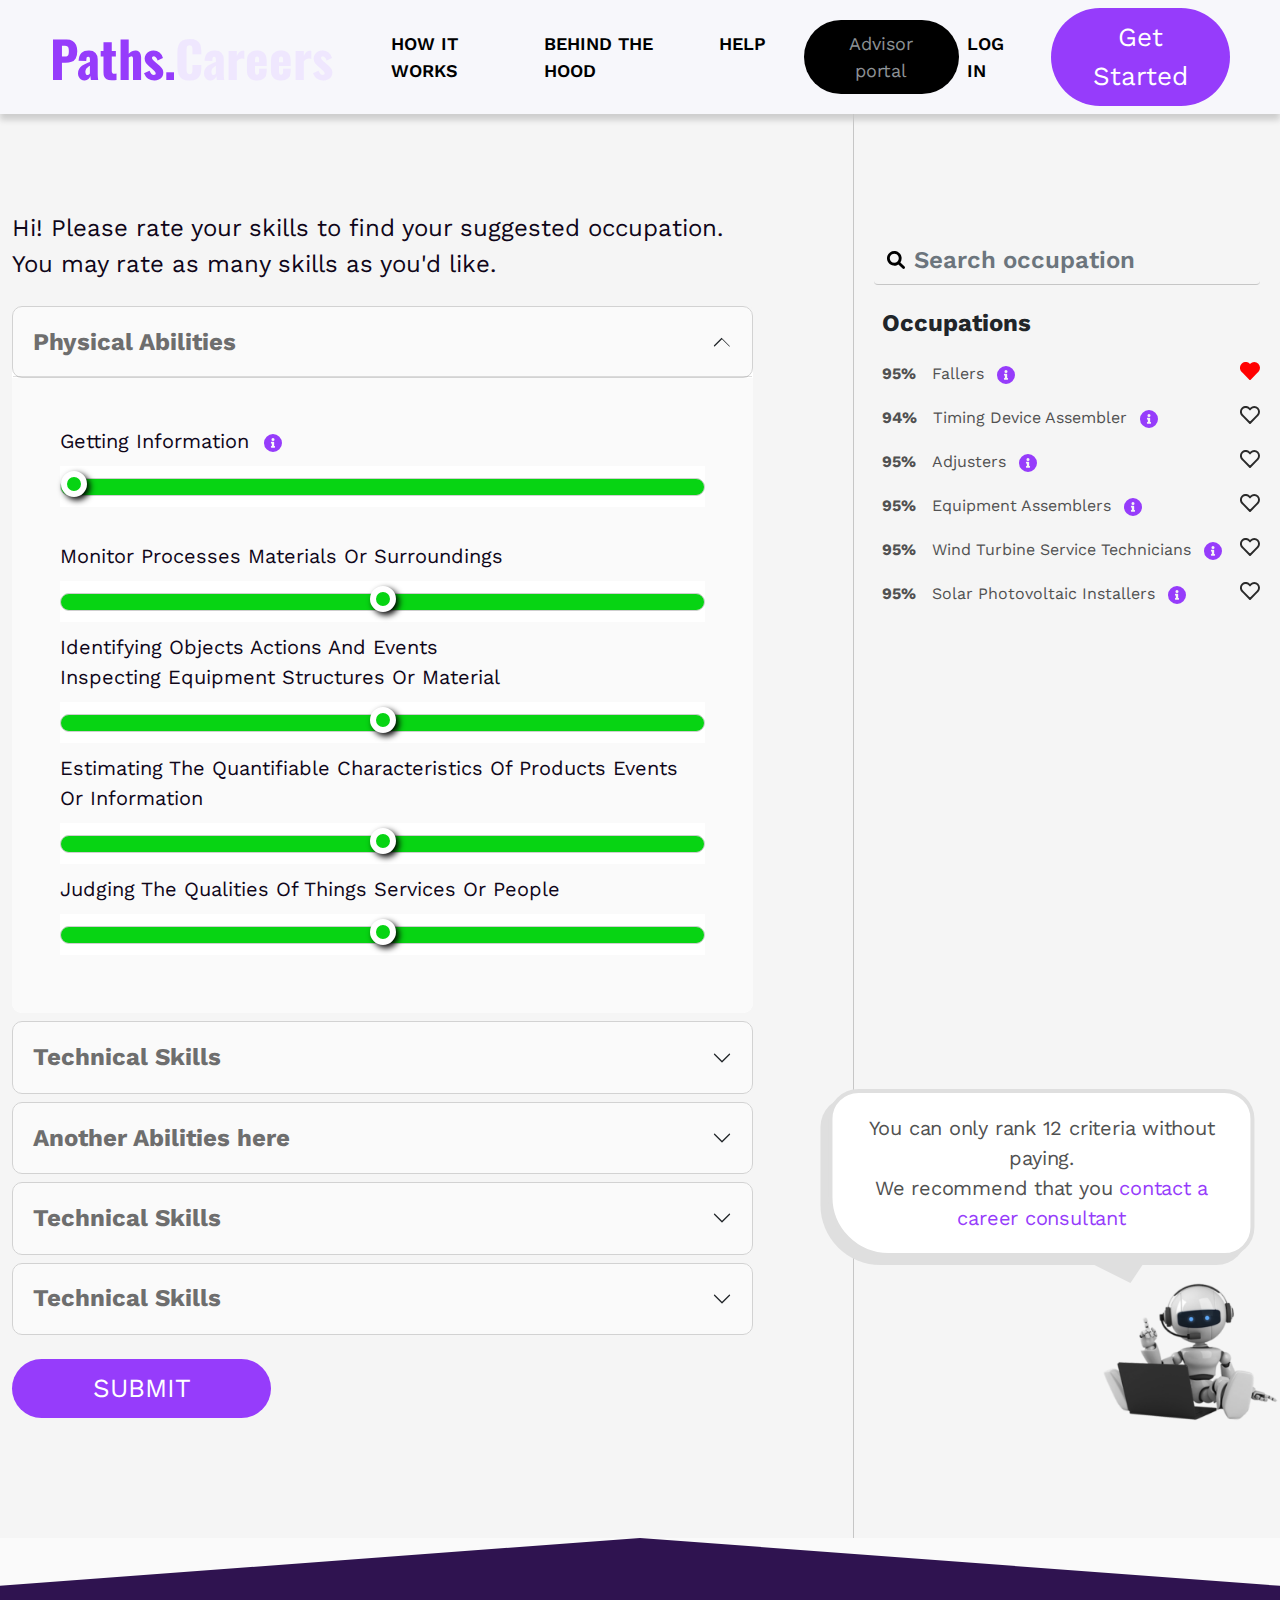
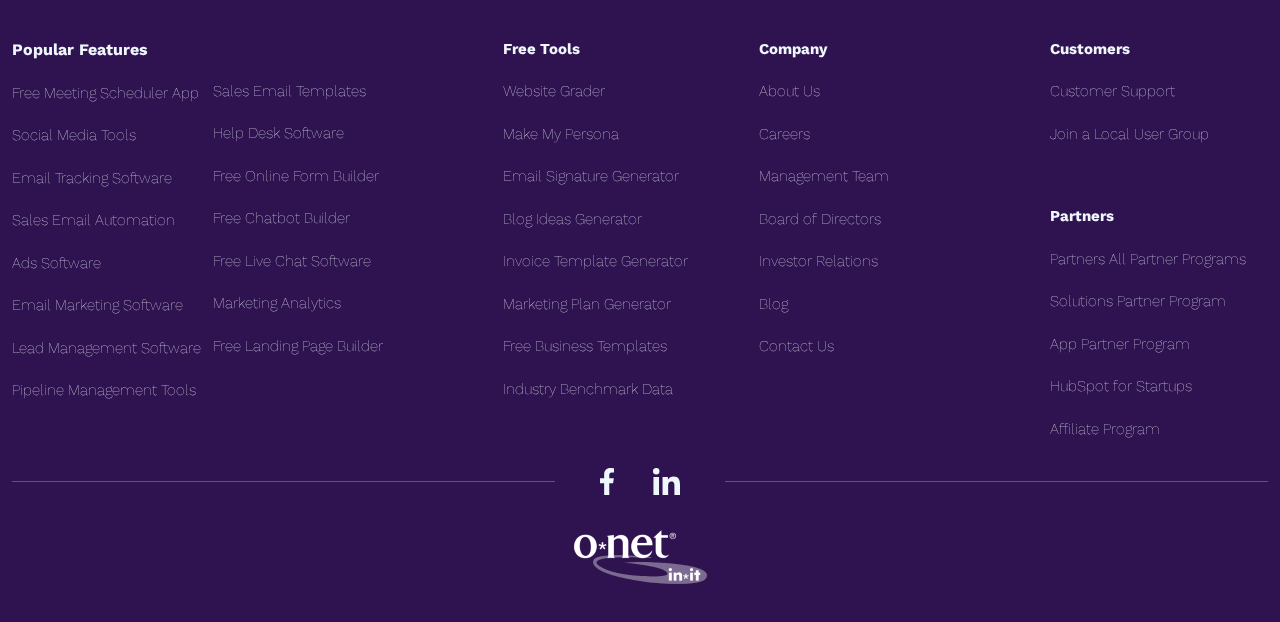
==== commit 0afa66e4: "add view profile modal commit" ====
--- a/advisor-portal.html
+++ b/advisor-portal.html
@@ -200,7 +200,7 @@
             <div class="occupations-container px-2">
               <div class="form-group">
                 <input type="text" class="form-control" placeholder="Search occupation" aria-label="Search occupation">
-                <i class="fa-solid fa-magnifying-glass"></i>
+                <img src="img/icons/search.svg" alt="" class="search-icon">
               </div>
               <div class="ps-2">
                 <h3 class="pt-4 mb-4">Occupations</h3>
--- a/style.css
+++ b/style.css
@@ -4,7 +4,7 @@
 font-family: 'Work Sans', sans-serif;
 */
 
-/* base */
+/*** base ***/
 body {
   font-family: 'Playfair Display', serif;
   background-color: #FAFAFA;
@@ -28,7 +28,7 @@
   }
 }
 
-/* utilities */
+/*** utilities ***/
 .primary-color {
   color: #963CFB;
 }
@@ -73,6 +73,7 @@
   padding: 10px 30px;
   font-weight: 600;
   display: inline-block;
+  background-color: inherit;
 }
 
 .btn-2:hover {
@@ -181,6 +182,69 @@
 .btn-close {
   background-image: url(img/icons/close.svg);
   opacity: 1;
+}
+
+/*** Components ***/
+/* accordion */
+.accordion > .accordion-item {
+  border-radius: 10px;
+  border: none;
+}
+
+.accordion-button:not(.collapsed)::after {
+  background-image: url("data:image/svg+xml,%3csvg xmlns='http://www.w3.org/2000/svg' viewBox='0 0 16 16' fill='%23212529'%3e%3cpath fill-rule='evenodd' d='M1.646 4.646a.5.5 0 0 1 .708 0L8 10.293l5.646-5.647a.5.5 0 0 1 .708.708l-6 6a.a5.5 0 0 1-.708 0l-6-6a.5.5 0 0 1 0-.708z'/%3e%3c/svg%3e");
+}
+
+.accordion > .accordion-item > .accordion-header {
+  background-color: #FAFAFA;
+  border: 1px solid #D2D2D2;
+  border-radius: 10px;
+  margin-bottom: 0;
+}
+
+.accordion-button,
+.accordion-button:not(.collapsed) {
+  border: none;
+  color: #6E6E6E;
+  font-size: 24px;
+  font-weight: bold;
+  background-color: transparent;
+  padding: 1.3rem 1.25rem;
+}
+
+@media (max-width: 992px) {
+
+  .accordion-button,
+  .accordion-button:not(.collapsed) {
+    font-size: 16px;
+  }
+}
+
+.accordion-button:focus {
+  box-shadow: none;
+}
+
+@media (max-width: 992px) {
+  .accordion .card-header button::after {
+    top: 22px;
+  }
+}
+
+.accordion .accordion-body {
+  background-color: #FAFAFA;
+  border-bottom-left-radius: 10px;
+  border-bottom-right-radius: 10px;
+}
+
+.accordion label {
+  font-size: 20px;
+  color: #0F0619;
+}
+
+@media (max-width: 992px) {
+  .accordion label {
+    font-size: 16px;
+  }
 }
 
 /* navbar */
@@ -757,7 +821,6 @@
 .skills-section {
   font-family: 'Work Sans', sans-serif;
   background-color: #F5F5F5;
-  /*  padding-bottom: 100px;*/
 }
 
 @media (max-width: 1200px) {
@@ -781,52 +844,9 @@
 @media (max-width: 992px) {
 
   .skills-section .instructions,
-  .skills-section .accordion h2 button,
-  .skills-section .accordion label,
   .skills-section .btn {
     font-size: 16px;
   }
-}
-
-.skills-section .accordion > .accordion-item {
-  border-radius: 10px;
-  border: none;
-}
-
-.accordion-button:not(.collapsed)::after {
-  background-image: url("data:image/svg+xml,%3csvg xmlns='http://www.w3.org/2000/svg' viewBox='0 0 16 16' fill='%23212529'%3e%3cpath fill-rule='evenodd' d='M1.646 4.646a.5.5 0 0 1 .708 0L8 10.293l5.646-5.647a.5.5 0 0 1 .708.708l-6 6a.5.5 0 0 1-.708 0l-6-6a.5.5 0 0 1 0-.708z'/%3e%3c/svg%3e");
-}
-
-.skills-section .accordion > .accordion-item > .accordion-header {
-  background-color: #FAFAFA;
-  border: 1px solid #D2D2D2;
-  border-radius: 10px;
-  margin-bottom: 0;
-}
-
-.skills-section .accordion h2 button {
-  border: none;
-  color: #6E6E6E;
-  font-size: 24px;
-  font-weight: bold;
-  background-color: transparent;
-  padding: 1.3rem 1.25rem;
-}
-
-.accordion-button:focus {
-  box-shadow: none;
-}
-
-@media (max-width: 992px) {
-  .accordion .card-header button::after {
-    top: 22px;
-  }
-}
-
-.skills-section .accordion .accordion-body {
-  background-color: #FAFAFA;
-  border-bottom-left-radius: 10px;
-  border-bottom-right-radius: 10px;
 }
 
 .skills-section .accordion .form-group div {
@@ -834,10 +854,6 @@
   grid-template-columns: 1fr max-content;
 }
 
-.skills-section .accordion label {
-  font-size: 20px;
-  color: #0F0619;
-}
 
 .skills-section .accordion .card-body span {
   color: #9F9F9F;
@@ -872,12 +888,13 @@
   background-color: transparent;
 }
 
-.skills-section .occupations-container .form-group i {
+.skills-section .occupations-container .form-group .search-icon {
   position: absolute;
   top: 15px;
   left: 13px;
   font-size: 19px;
   color: #343434;
+  height: 18px;
 }
 
 .skills-section .occupations-container h3 {
@@ -1297,27 +1314,26 @@
 }
 
 /* general styles */
-.advisors-dashboard-section .tabs-content-container .btn {
+.advisors-dashboard-section .btn {
   font-size: 18px;
   padding: 7px 25px;
   border: 2px solid #963CFB;
 }
 
 @media (max-width: 600px) {
-  .advisors-dashboard-section .tabs-content-container .btn {
+  .advisors-dashboard-section .btn {
     font-size: 12px;
     padding: 7px 18px;
   }
 }
 
-.advisors-dashboard-section .tabs-content-container .btn-2 {
+.advisors-dashboard-section .btn-2 {
   font-size: 18px;
   padding: 7px 18px;
-  background-color: inherit;
-}
-
-@media (max-width: 600px) {
-  .advisors-dashboard-section .tabs-content-container .btn-2 {
+}
+
+@media (max-width: 600px) {
+  .advisors-dashboard-section .btn-2 {
     font-size: 12px;
   }
 }
@@ -1354,8 +1370,7 @@
   line-height: 24px;
 }
 
-/* my clients tab */
-.advisors-dashboard-section #v-pills-clients .nav-pills .nav-link {
+.advisors-dashboard-section .custome-nav-pills .nav-link {
   color: rgba(0, 0, 0, 0.5);
   font-weight: 500;
   font-size: 18px;
@@ -1363,13 +1378,13 @@
 }
 
 @media (max-width: 600px) {
-  .advisors-dashboard-section #v-pills-clients .nav-pills .nav-link {
+  .advisors-dashboard-section .custome-nav-pills .nav-link {
     font-size: 16px;
     padding: 4px 19px;
   }
 }
 
-.advisors-dashboard-section #v-pills-clients .nav-pills .nav-link.active {
+.advisors-dashboard-section .custome-nav-pills .nav-link.active {
   background: white;
   box-shadow: 0px 6px 16px #00000014;
   border-radius: 23px;
@@ -1377,6 +1392,40 @@
   font-weight: 600;
 }
 
+.advisors-dashboard-section .modal-heading-3 {
+  font-size: 24px;
+  color: black;
+  font-weight: 600;
+}
+
+@media (max-width: 600px) {
+  .advisors-dashboard-section .modal-heading-3 {
+    font-size: 14px;
+  }
+}
+
+.advisors-dashboard-section .note {
+  color: #6E6E6E;
+  font-size: 18px;
+}
+
+@media (max-width: 600px) {
+  .advisors-dashboard-section .note {
+    font-size: 12px;
+  }
+}
+
+.advisors-dashboard-section .modal-content {
+  border: 1px solid #707070;
+  border-radius: 10px;
+  box-shadow: 0px 3px 6px #00000029;
+}
+
+.advisors-dashboard-section .modal-footer {
+  border-top: 2px solid rgba(112, 112, 112, 0.5);
+}
+
+/* my clients tab */
 .advisors-dashboard-section h2 {
   color: #6E6E6E;
   font-weight: bold;
@@ -1444,6 +1493,84 @@
     margin-left: 60px;
   }
 }
+
+/* view profile modal */
+#viewProfileModal .modal-content {}
+
+@media (min-width: 576px) {
+  #viewProfileModal .modal-dialog {
+    max-width: 1200px;
+    margin-top: 120px;
+  }
+}
+
+@media (min-width: 1400px) {
+  #viewProfileModal .modal-dialog {
+    margin-right: 10%;
+  }
+}
+
+#viewProfileModal .modal-header {
+  position: absolute;
+  right: 10px;
+  z-index: 1;
+}
+
+.custome-nav-pills-sidebar {
+  background-color: #F5F5F5;
+  height: 100%;
+}
+
+.custome-nav-pills-sidebar .nav-link.active {
+  background-color: transparent;
+}
+
+.custome-nav-pills-sidebar .nav-link.active path {
+  fill: #8710A0;
+}
+
+#viewProfileModal .accordion .accordion-body {
+  background-color: inherit;
+}
+
+.accordion-rating-history {
+  font-size: 20px;
+  color: #515151;
+}
+
+@media (max-width: 992px) {
+  .accordion-rating-history {
+    font-size: 14px;
+  }
+}
+
+.accordion-rating-history-right {
+  border-left: 2px solid rgba(112, 112, 112, 0.5);
+}
+
+@media (max-width: 992px) {
+  .accordion-rating-history-right {
+    border-left: none;
+    border-top: 2px solid rgba(112, 112, 112, 0.3);
+  }
+}
+
+
+
+
+
+
+
+
+
+
+
+
+
+
+
+
+
 
 /* add new client */
 .advisors-dashboard-section #pills-add-client form {
@@ -1463,19 +1590,10 @@
   max-width: 772px;
 }
 
-.advisors-dashboard-section #v-pills-plan .modal-content {
-  border: 1px solid #707070;
-  border-radius: 10px;
-  box-shadow: 0px 3px 6px #00000029;
-}
 
 @media (min-width: 576px) {
   .advisors-dashboard-section #v-pills-plan .modal-dialog {
     max-width: 617px;
-  }
-
-  .advisors-dashboard-section #v-pills-plan .modal-dialog h3 {
-    font-size: 24px;
   }
 }
 
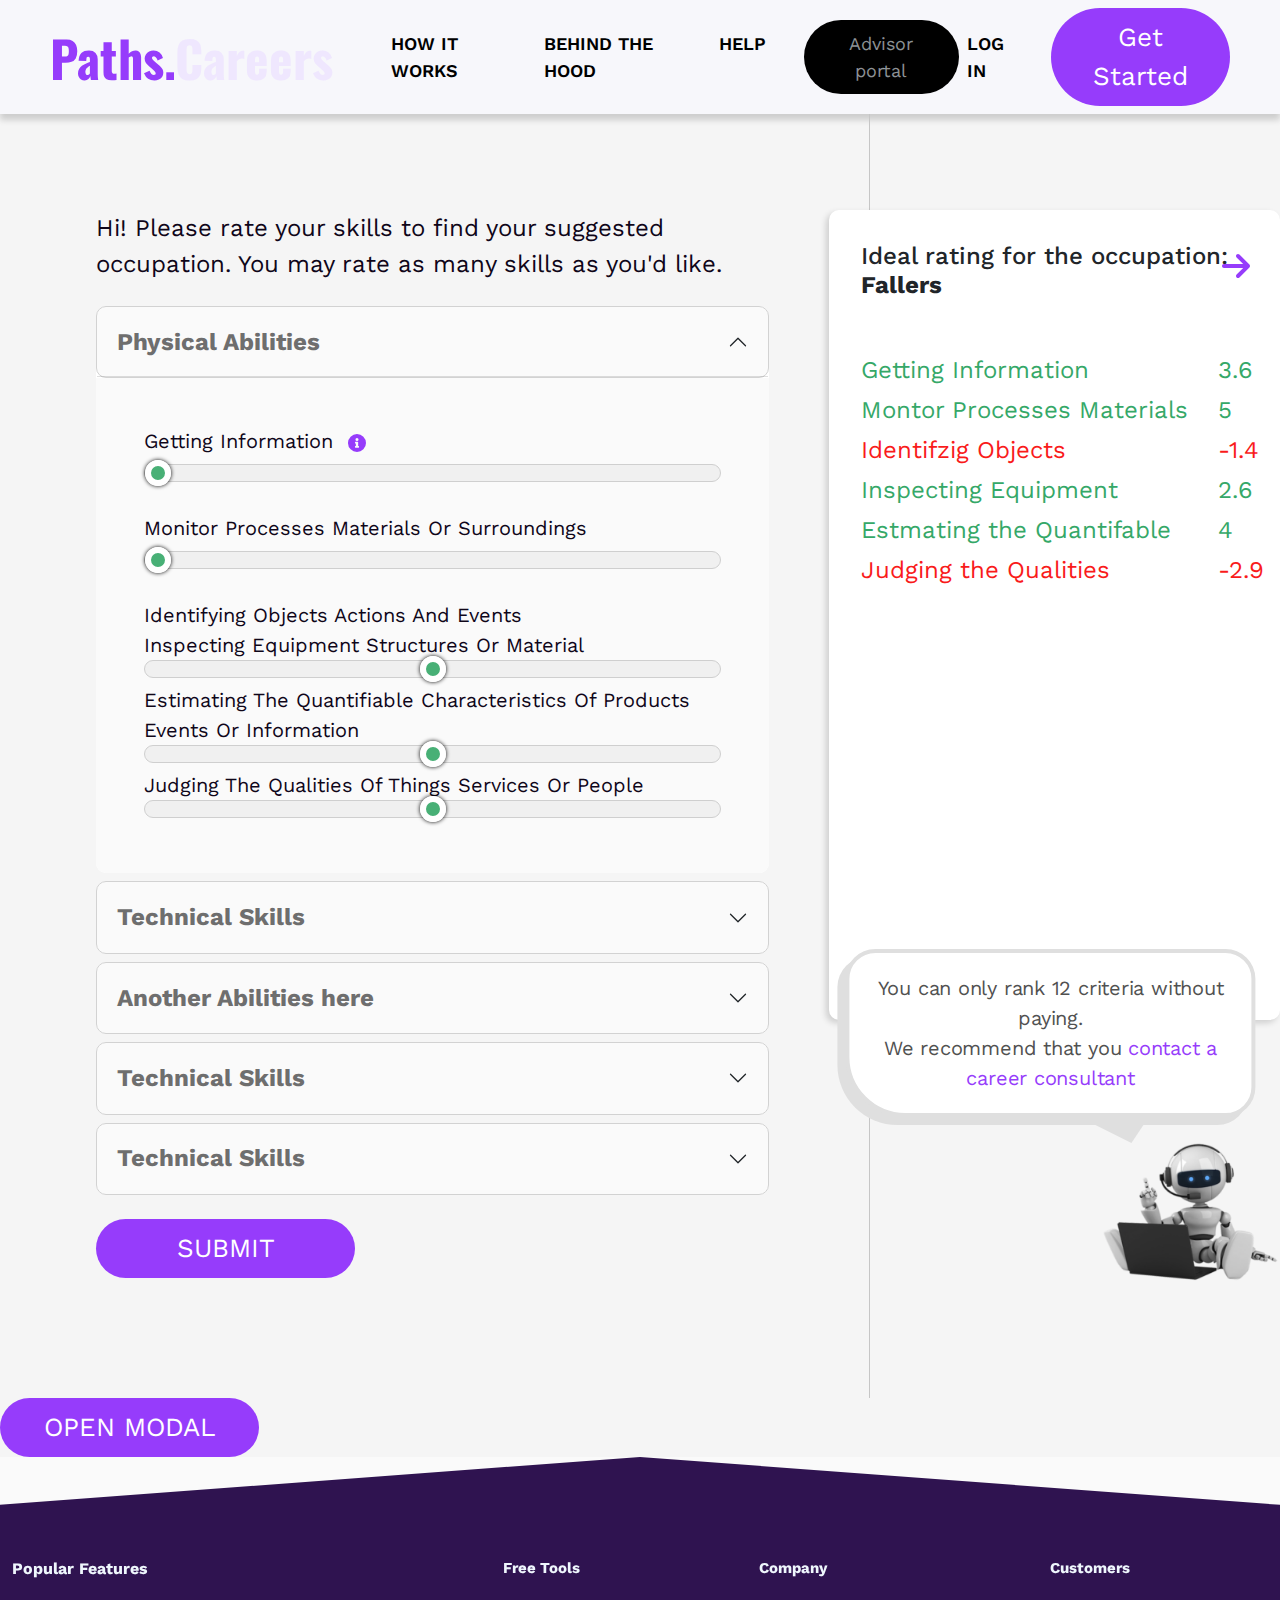
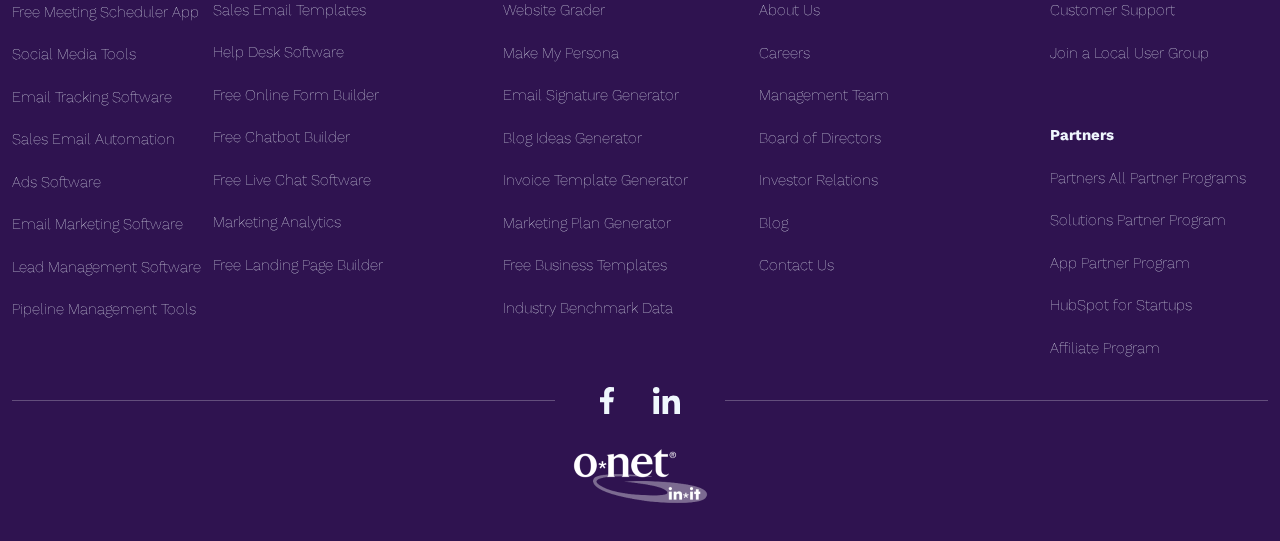
==== commit 79ab8171: "advisor portal range input" ====
--- a/advisor-portal.html
+++ b/advisor-portal.html
@@ -12,7 +12,6 @@
   <link href="https://fonts.googleapis.com/css2?family=Oswald:wght@300;400;600;700&family=Playfair+Display:wght@400;600;900&family=Work+Sans:ital,wght@0,200;0,400;0,700;1,900&display=swap" rel="stylesheet">
   <!-- My CSS -->
   <link rel="stylesheet" href="style.css">
-  <link rel="stylesheet" href="media-queries.css">
 
   <title>advisor portal</title>
 </head>
@@ -55,9 +54,9 @@
   <main>
     <!-- skills test section -->
     <section class="skills-section">
-      <div class="container container-17">
-        <div class="row">
-          <div class="col-12 col-xl-8 form-container pt-4 pt-xl-5 mt-lg-5">
+      <div class="container-fluid">
+        <div class="row ps-lg-5">
+          <div class="col-12 col-xl-8 form-container ps-lg-5 pt-4 pt-xl-5 mt-lg-5">
             <p class="instructions mb-4">Hi! Please rate your skills to find your suggested occupation. You may rate as many skills as you'd like.</p>
             <form id="skills-advice-form" class="mb-5 pb-lg-5">
               <div class="accordion" id="skillsAccordion">
@@ -72,23 +71,29 @@
                   </div>
                   <div id="collapseOne" class="accordion-collapse collapse show" aria-labelledby="headingOne" data-bs-parent="#skillsAccordion">
                     <div class="accordion-body p-2 pb-5 p-xl-5 mb-">
-                      <div class="form-group">
-                        <div>
+
+                      <div class="form-group position-relative mb-4">
+                        <div class="d-flex justify-content-between mb-2">
                           <label for="range-control-1">
                             Getting Information
                             <img src="img/icons/info.svg" alt="info" class="ms-2" data-toggle="tooltip" data-placement="top" title="Tooltip on top">
                           </label>
+<!--                          <span>Very poor</span>-->
                         </div>
-                        <input type="range" class="form-control-range" name="range1" min="0" max="5" value="0" id="range-control-1">
-                        <output for="range1" id="rangeOutput1"></output>
-                      </div>
-                      <div class="form-group">
-                        <div>
+
+                        <input type="range" class="form-control-range" name="range1" min="0" max="5" value="0" id="range-control-1" onchange="changeSliderStyle(event)">
+                        <output for="range1" id="rangeOutput1" class="word-output"></output>
+                        <br>
+                      </div>
+
+                      <div class="form-group position-relative mb-4">
+                        <div class="mb-2">
                           <label for="range-control-2">
                             Monitor Processes Materials Or Surroundings
                           </label>
                         </div>
-                        <input type="range" class="form-control-range" id="range-control-2">
+                        <input type="range" class="form-control-range" name="range2" min="0" max="5" value="0" id="range-control-2" onchange="changeSliderStyle(event)">
+                        <output for="range1" id="rangeOutput1" class="word-output"></output>
                       </div>
                       <div class="form-group">
                         <div>
@@ -195,63 +200,32 @@
 
             </form>
           </div>
-          <div class="d-none d-xl-block col-xl-4 border-left-lg-1 skills-section__right">
-
-            <div class="occupations-container px-2">
-              <div class="form-group">
-                <input type="text" class="form-control" placeholder="Search occupation" aria-label="Search occupation">
-                <img src="img/icons/search.svg" alt="" class="search-icon">
-              </div>
-              <div class="ps-2">
-                <h3 class="pt-4 mb-4">Occupations</h3>
-                <ul class="ps-0">
-                  <li class="d-flex justify-content-between">
-                    <div>
-                      <span class="bold me-3">95%</span>Fallers
-                      <img src="img/icons/info.svg" alt="info" class="ms-2" data-toggle="tooltip" data-placement="top" title="Tooltip on top">
-                    </div>
-                    <img src="img/icons/heart-red.svg" alt="like">
-                  </li>
-                  <li class="d-flex justify-content-between">
-                    <div>
-                      <span class="bold me-3">94%</span>Timing Device Assembler
-                      <img src="img/icons/info.svg" alt="info" class="ms-2" data-toggle="tooltip" data-placement="top" title="Tooltip on top">
-                    </div>
-                    <img src="img/icons/heart-black-thin.svg" alt="like">
-                  </li>
-                  <li class="d-flex justify-content-between">
-                    <div>
-                      <span class="bold me-3">95%</span>Adjusters
-                      <img src="img/icons/info.svg" alt="info" class="ms-2" data-toggle="tooltip" data-placement="top" title="Tooltip on top">
-                    </div>
-                    <img src="img/icons/heart-black-thin.svg" alt="like">
-                  </li>
-                  <li class="d-flex justify-content-between">
-                    <div>
-                      <span class="bold me-3">95%</span>Equipment Assemblers
-                      <img src="img/icons/info.svg" alt="info" class="ms-2" data-toggle="tooltip" data-placement="top" title="Tooltip on top">
-                    </div>
-                    <img src="img/icons/heart-black-thin.svg" alt="like">
-                  </li>
-                  <li class="d-flex justify-content-between">
-                    <div>
-                      <span class="bold me-3">95%</span>Wind Turbine Service Technicians
-                      <img src="img/icons/info.svg" alt="info" class="ms-2" data-toggle="tooltip" data-placement="top" title="Tooltip on top">
-                    </div>
-                    <img src="img/icons/heart-black-thin.svg" alt="like">
-                  </li>
-                  <li class="d-flex justify-content-between">
-                    <div>
-                      <span class="bold me-3">95%</span>Solar Photovoltaic Installers
-                      <img src="img/icons/info.svg" alt="info" class="ms-2" data-toggle="tooltip" data-placement="top" title="Tooltip on top">
-                    </div>
-                    <img src="img/icons/heart-black-thin.svg" alt="like">
-                  </li>
+          <div class="col-xl-4 border-left-lg-1 skills-section__right px-xl-0 pt-xl-5">
+            <div class="rates-results p-lg-2 mt-lg-5">
+              <div class="p-4">
+                <div class="btn-close d-lg-none"></div>
+                <h4 class="pb-1 mb-lg-5">Ideal rating for the occupation: <strong>Fallers</strong></h4>
+                <svg xmlns="http://www.w3.org/2000/svg" viewBox="0 0 448 512" class="arrow-close d-none d-lg-block">
+                  <!--! Font Awesome Pro 6.1.1 by @fontawesome - https://fontawesome.com License - https://fontawesome.com/license (Commercial License) Copyright 2022 Fonticons, Inc. -->
+                  <path d="M438.6 278.6l-160 160C272.4 444.9 264.2 448 256 448s-16.38-3.125-22.62-9.375c-12.5-12.5-12.5-32.75 0-45.25L338.8 288H32C14.33 288 .0016 273.7 .0016 256S14.33 224 32 224h306.8l-105.4-105.4c-12.5-12.5-12.5-32.75 0-45.25s32.75-12.5 45.25 0l160 160C451.1 245.9 451.1 266.1 438.6 278.6z" />
+                </svg>
+                <ul class="rates-results-list">
+                  <li class="green d-flex justify-content-between mb-1">Getting Information <span>3.6</span></li>
+                  <li class="green d-flex justify-content-between mb-1">Montor Processes Materials <span>5</span></li>
+                  <li class="red d-flex justify-content-between mb-1">Identifzig Objects <span>-1.4</span></li>
+                  <li class="green d-flex justify-content-between mb-1">Inspecting Equipment <span>2.6</span></li>
+                  <li class="green d-flex justify-content-between mb-1">Estmating the Quantifable <span>4</span></li>
+                  <li class="red d-flex justify-content-between mb-1">Judging the Qualities <span>-2.9</span></li>
                 </ul>
               </div>
-            </div>
-
-            <div class="contact-us">
+
+              <div class="m-lg-5 p-lg-5">
+                <div class="m-5 p-lg-5">
+                </div>
+              </div>
+            </div>
+
+            <div class="contact-us d-none d-xl-block">
               <div class="position-relative">
                 <p class="mb-4"><span class="d-block">You can only rank 12 criteria without paying.</span> We recommend that you <a href="">contact a career consultant</a></p>
                 <img src="img/robot.png" alt="contact us">
@@ -259,7 +233,7 @@
             </div>
 
 
-            <div class="spacer" style="height: 100px">
+            <div class="spacer d-none d-xl-block" style="height: 100px">
 
             </div>
 
@@ -284,6 +258,53 @@
           </div>
         </div>
       </div>
+
+
+
+      <!-- rates results Modal trigger -->
+      <button type="submit" class="btn" id="open-rates-modal" data-bs-toggle="modal" data-bs-target="#ratesResultsModal">open modal</button>
+
+      <!-- rates results Modal -->
+      <div class="modal fade" id="ratesResultsModal" tabindex="-1" aria-labelledby="ratesResultsModalLabel" aria-hidden="true">
+        <div class="modal-dialog">
+          <div class="modal-content">
+            <div class="modal-header border-0">
+              <button type="button" class="btn-close pb-0" data-bs-dismiss="modal" aria-label="Close">
+                <svg xmlns="http://www.w3.org/2000/svg" viewBox="0 0 448 512" class="d-none d-lg-block">
+                  <!--! Font Awesome Pro 6.1.1 by @fontawesome - https://fontawesome.com License - https://fontawesome.com/license (Commercial License) Copyright 2022 Fonticons, Inc. -->
+                  <path d="M438.6 278.6l-160 160C272.4 444.9 264.2 448 256 448s-16.38-3.125-22.62-9.375c-12.5-12.5-12.5-32.75 0-45.25L338.8 288H32C14.33 288 .0016 273.7 .0016 256S14.33 224 32 224h306.8l-105.4-105.4c-12.5-12.5-12.5-32.75 0-45.25s32.75-12.5 45.25 0l160 160C451.1 245.9 451.1 266.1 438.6 278.6z" />
+                </svg>
+              </button>
+            </div>
+            <div class="modal-body pt-1 pt-md-3">
+              <div class="rates-results p-lg-2">
+                <div class="p-2">
+                  <h4 class="pb-1 mb-lg-5">Ideal rating for the occupation: <strong>Fallers</strong></h4>
+
+                  <ul class="rates-results-list">
+                    <li class="green d-flex justify-content-between mb-1">Getting Information <span>3.6</span></li>
+                    <li class="green d-flex justify-content-between mb-1">Montor Processes Materials <span>5</span></li>
+                    <li class="red d-flex justify-content-between mb-1">Identifzig Objects <span>-1.4</span></li>
+                    <li class="green d-flex justify-content-between mb-1">Inspecting Equipment <span>2.6</span></li>
+                    <li class="green d-flex justify-content-between mb-1">Estmating the Quantifable <span>4</span></li>
+                    <li class="red d-flex justify-content-between mb-1">Judging the Qualities <span>-2.9</span></li>
+                  </ul>
+                </div>
+              </div>
+            </div>
+            <div class="modal-footer border-0">
+              <div class="m-lg-5 p-lg-5">
+                <div class="m-5 p-lg-5">
+                </div>
+              </div>
+            </div>
+          </div>
+        </div>
+      </div>
+
+
+
+
     </section>
   </main>
 
@@ -373,6 +394,7 @@
   <!--  Bootstrap JS -->
   <script src="https://cdn.jsdelivr.net/npm/jquery@3.5.1/dist/jquery.slim.min.js" integrity="sha384-DfXdz2htPH0lsSSs5nCTpuj/zy4C+OGpamoFVy38MVBnE+IbbVYUew+OrCXaRkfj" crossorigin="anonymous"></script>
   <script src="js/bootstrap.bundle.min.js"></script>
+  <script src="js/script.js"></script>
 
   <script type="text/javascript">
     // initialize tooltips
--- a/style.css
+++ b/style.css
@@ -31,6 +31,14 @@
 /*** utilities ***/
 .primary-color {
   color: #963CFB;
+}
+
+.red {
+  color: #F91B1B;
+}
+
+.green {
+  color: #35A868;
 }
 
 .bold {
@@ -192,7 +200,7 @@
 }
 
 .accordion-button:not(.collapsed)::after {
-  background-image: url("data:image/svg+xml,%3csvg xmlns='http://www.w3.org/2000/svg' viewBox='0 0 16 16' fill='%23212529'%3e%3cpath fill-rule='evenodd' d='M1.646 4.646a.5.5 0 0 1 .708 0L8 10.293l5.646-5.647a.5.5 0 0 1 .708.708l-6 6a.a5.5 0 0 1-.708 0l-6-6a.5.5 0 0 1 0-.708z'/%3e%3c/svg%3e");
+  background-image: url("data:image/svg+xml,%3csvg xmlns='http://www.w3.org/2000/svg' viewBox='0 0 16 16' fill='%23212529'%3e%3cpath fill-rule='evenodd' d='M1.646 4.646a.5.5 0 0 1 .708 0L8 10.293l5.646-5.647a.5.5 0 0 1 .708.708l-6 6a.5.5 0 0 1-.708 0l-6-6a.5.5 0 0 1 0-.708z'/%3e%3c/svg%3e");
 }
 
 .accordion > .accordion-item > .accordion-header {
@@ -855,7 +863,7 @@
 }
 
 
-.skills-section .accordion .card-body span {
+.skills-section .accordion .accordion-body span {
   color: #9F9F9F;
 }
 
@@ -979,7 +987,220 @@
 }
 
 
-/* range input styles */
+
+
+
+
+
+
+
+
+.form-container {}
+
+@media (max-width: 1200px) {
+  .skills-section__right {
+    min-height: initial;
+  }
+}
+
+.rates-results {
+  font-size: 24px;
+  background-color: white;
+  box-shadow: -3px 3px 6px #00000029;
+  border-radius: 10px;
+  position: relative;
+}
+
+@media (min-width: 1200px) {
+  .rates-results {
+    width: 110%;
+    margin-left: -10%;
+  }
+}
+
+@media (max-width: 600px) {
+
+  .rates-results ul,
+  .rates-results h4 {
+    font-size: 16px;
+  }
+}
+
+.rates-results .arrow-close {
+  height: 32px;
+  position: absolute;
+  top: 40px;
+  right: 30px;
+}
+
+.rates-results .arrow-close path {
+  fill: #963CFB;
+}
+
+.rates-results .btn-close {
+  position: absolute;
+  top: 40px;
+  right: 30px;
+}
+
+@media (max-width: 600px) {
+  .rates-results .btn-close {
+    position: static;
+    margin-left: auto;
+    font-size: 15px;
+    margin-bottom: 15px
+  }
+}
+
+.rates-results .rates-results-list {
+  list-style: none;
+  padding-left: 0;
+  max-width: 390px;
+}
+
+@media (max-width: 600px) {
+  .rates-results .rates-results-list {
+    max-width: 280px;
+  }
+}
+
+.rates-results-list span {
+  width: 30px;
+  text-align: left;
+}
+
+/*
+
+@media (min-width: 576px) {
+  #ratesResultsModal .modal-dialog {
+    max-width: 743px;
+  }
+}
+
+@media (max-width: 600px) {
+  #ratesResultsModal .modal-dialog {
+    font-size: 16px;
+  }
+}
+
+#ratesResultsModal .modal-header {
+  position: absolute;
+  right: 7px;
+  top: 19px;
+  z-index: 1;
+}
+
+@media (max-width: 992px) {
+  #ratesResultsModal .modal-header {
+    position: static;
+  }
+}
+
+@media (min-width: 992px) {
+  #ratesResultsModal .btn-close {
+    background-image: none;
+  }
+
+  #ratesResultsModal .btn-close path {
+    fill: #963CFB;
+  }
+}
+
+@media (max-width: 600px) {
+  #ratesResultsModal h4 {
+    font-size: 16px;
+  }
+}
+
+#ratesResultsModal .rates-results .rates-results-list {
+  list-style: none;
+  padding-left: 0;
+  max-width: 390px;
+}
+
+@media (max-width: 600px) {
+  #ratesResultsModal .rates-results .rates-results-list {
+    max-width: 280px;
+  }
+}
+
+.rates-results .rates-results-list span {
+  width: 30px;
+  text-align: left;
+}
+
+
+*/
+
+
+
+
+
+
+.form-control-range {
+ -webkit-appearance: none;
+  width: 100%;
+  height: 18px;
+  background: #F0F0F0;
+  border: 1px solid #CFCFCF;
+  outline: none;
+  -webkit-transition: 0.2s;
+  transition: opacity 0.2s;
+  border-radius: 12px;
+  cursor: pointer;
+} 
+
+.form-control-range::-webkit-slider-thumb {
+  -webkit-appearance: none;
+  appearance: none;
+  width: 40px;
+  height: 40px;
+  background: white;
+  border-radius: 50%;
+  cursor: pointer;
+  border: 1px solid #CFCFCF;
+}
+
+.form-control-range::-moz-range-thumb {
+  -webkit-appearance: none;
+  appearance: none;
+  width: 40px;
+  height: 40px;
+  background: white;
+  border-radius: 50%;
+  cursor: pointer;
+  cursor: pointer;
+  border: 1px solid #CFCFCF;
+}
+
+input[type=range]::-webkit-slider-thumb {
+  box-shadow: 0px 0px 4px #000000;
+  border: 6px solid #FFFFFF;
+  height: 26px;
+  width: 26px;
+  border-radius: 33px;
+  background-color: rgba(53,168,104, 0.9);
+  cursor: pointer;
+  -webkit-appearance: none;
+}
+
+.word-output {
+  position: absolute;
+  top: 60px;
+/*  transform: translateX(-46%);*/
+  transform: translateX(-70%);
+  width: max-content;
+  color: #9F9F9F;
+}
+
+
+
+
+
+
+
+
+/* range input styles 
 input[type=range] {
   height: 41px;
   -webkit-appearance: none;
@@ -1033,6 +1254,7 @@
   box-shadow: 3px 3px 6px #000000;
   border: 6px solid #FFFFFF;
   height: 26px;
+/*
   width: 26px;
   border-radius: 33px;
   background: #07D413;
@@ -1081,6 +1303,7 @@
 input[type=range]:focus::-ms-fill-upper {
   background: #07D413;
 }
+*/
 
 /***** advisor page *****/
 .advisors-section {
@@ -1422,7 +1645,7 @@
 }
 
 .advisors-dashboard-section .modal-footer {
-  border-top: 2px solid rgba(112, 112, 112, 0.5);
+  border-top: 2px solid rgba(112, 112, 112, 0.3);
 }
 
 /* my clients tab */
@@ -1519,6 +1742,7 @@
 .custome-nav-pills-sidebar {
   background-color: #F5F5F5;
   height: 100%;
+  border-top-left-radius: 10px;
 }
 
 .custome-nav-pills-sidebar .nav-link.active {
@@ -1555,22 +1779,16 @@
   }
 }
 
-
-
-
-
-
-
-
-
-
-
-
-
-
-
-
-
+.accordion-rating-history-left p span {
+  width: 40px;
+  text-align: center;
+}
+
+@media (max-width: 992px) {
+  .accordion-rating-history-left p span {
+    width: 30px;
+  }
+}
 
 /* add new client */
 .advisors-dashboard-section #pills-add-client form {
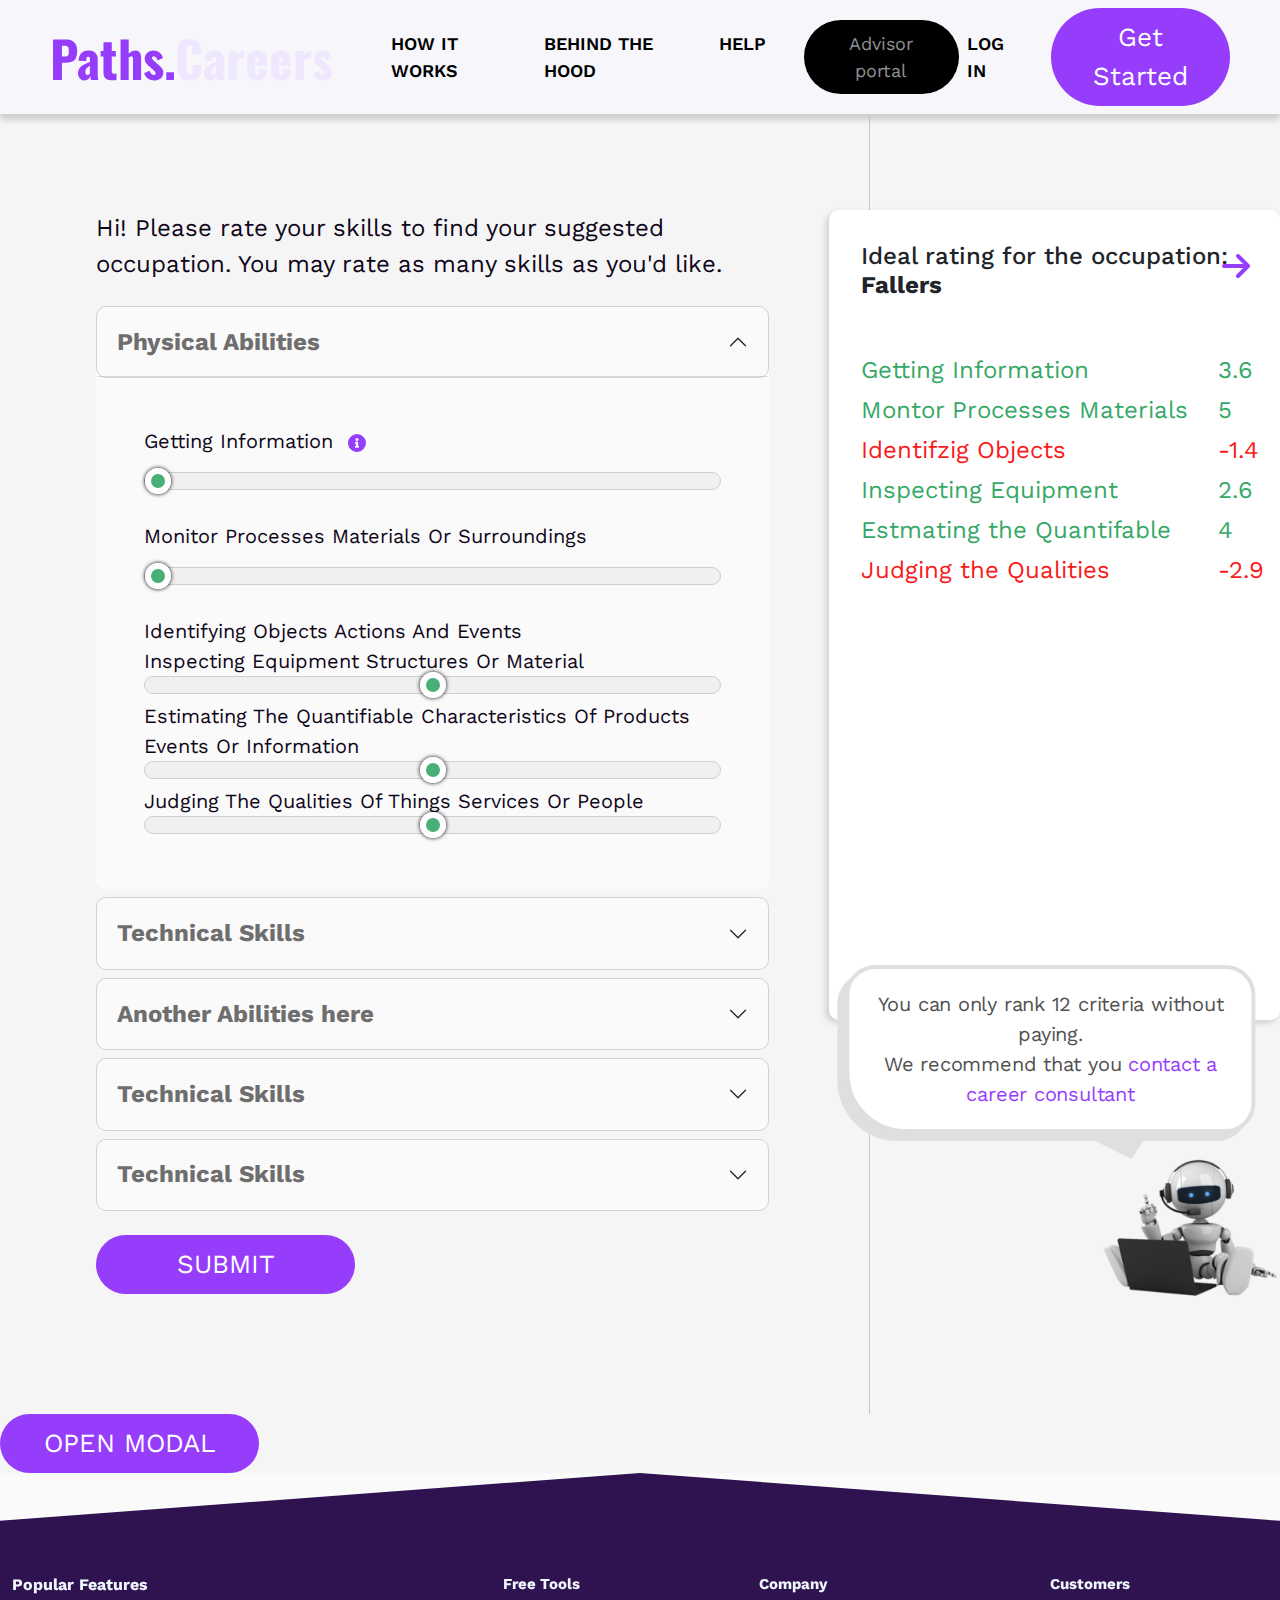
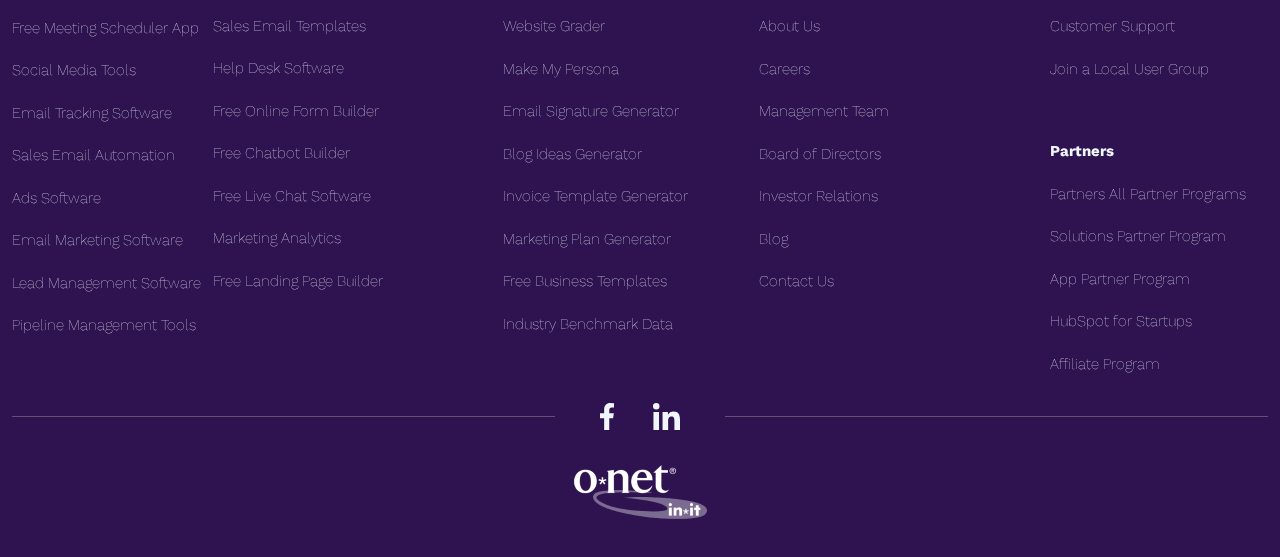
==== commit 789e4a31: "advisor page range input commit" ====
--- a/advisor-portal.html
+++ b/advisor-portal.html
@@ -73,12 +73,11 @@
                     <div class="accordion-body p-2 pb-5 p-xl-5 mb-">
 
                       <div class="form-group position-relative mb-4">
-                        <div class="d-flex justify-content-between mb-2">
+                        <div class="d-flex justify-content-between mb-3">
                           <label for="range-control-1">
                             Getting Information
                             <img src="img/icons/info.svg" alt="info" class="ms-2" data-toggle="tooltip" data-placement="top" title="Tooltip on top">
                           </label>
-<!--                          <span>Very poor</span>-->
                         </div>
 
                         <input type="range" class="form-control-range" name="range1" min="0" max="5" value="0" id="range-control-1" onchange="changeSliderStyle(event)">
@@ -87,7 +86,7 @@
                       </div>
 
                       <div class="form-group position-relative mb-4">
-                        <div class="mb-2">
+                        <div class="mb-3">
                           <label for="range-control-2">
                             Monitor Processes Materials Or Surroundings
                           </label>
--- a/style.css
+++ b/style.css
@@ -1151,27 +1151,27 @@
 } 
 
 .form-control-range::-webkit-slider-thumb {
+  box-shadow: 0px 0px 4px #000000;
+  border: 6px solid #FFFFFF;
+  height: 26px;
+  width: 26px;
+  border-radius: 33px;
+  background-color: rgba(53,168,104, 0.9);
+  cursor: pointer;
   -webkit-appearance: none;
-  appearance: none;
-  width: 40px;
-  height: 40px;
-  background: white;
-  border-radius: 50%;
+}
+
+.form-control-range::-moz-range-thumb {
+  box-shadow: 0px 0px 4px #000000;
+  border: 6px solid #FFFFFF;
+  height: 16px;
+  width: 16px;
+  border-radius: 33px;
+  background-color: rgba(53,168,104, 0.9);
   cursor: pointer;
-  border: 1px solid #CFCFCF;
-}
-
-.form-control-range::-moz-range-thumb {
   -webkit-appearance: none;
-  appearance: none;
-  width: 40px;
-  height: 40px;
-  background: white;
-  border-radius: 50%;
-  cursor: pointer;
-  cursor: pointer;
-  border: 1px solid #CFCFCF;
-}
+}
+
 
 input[type=range]::-webkit-slider-thumb {
   box-shadow: 0px 0px 4px #000000;
@@ -1186,13 +1186,23 @@
 
 .word-output {
   position: absolute;
-  top: 60px;
-/*  transform: translateX(-46%);*/
-  transform: translateX(-70%);
+  bottom: -20px;
+  transform: translateX(-46%);
+/*  transform: translateX(-70%);*/
   width: max-content;
   color: #9F9F9F;
-}
-
+  height: min-content;
+  font-weight: 600;
+}
+
+@media (min-width: 992px) {
+  .word-output {
+    left: auto !important;
+    right: 0;
+    top: 0;
+    transform: translateX(0);
+  }
+}
 
 
 
